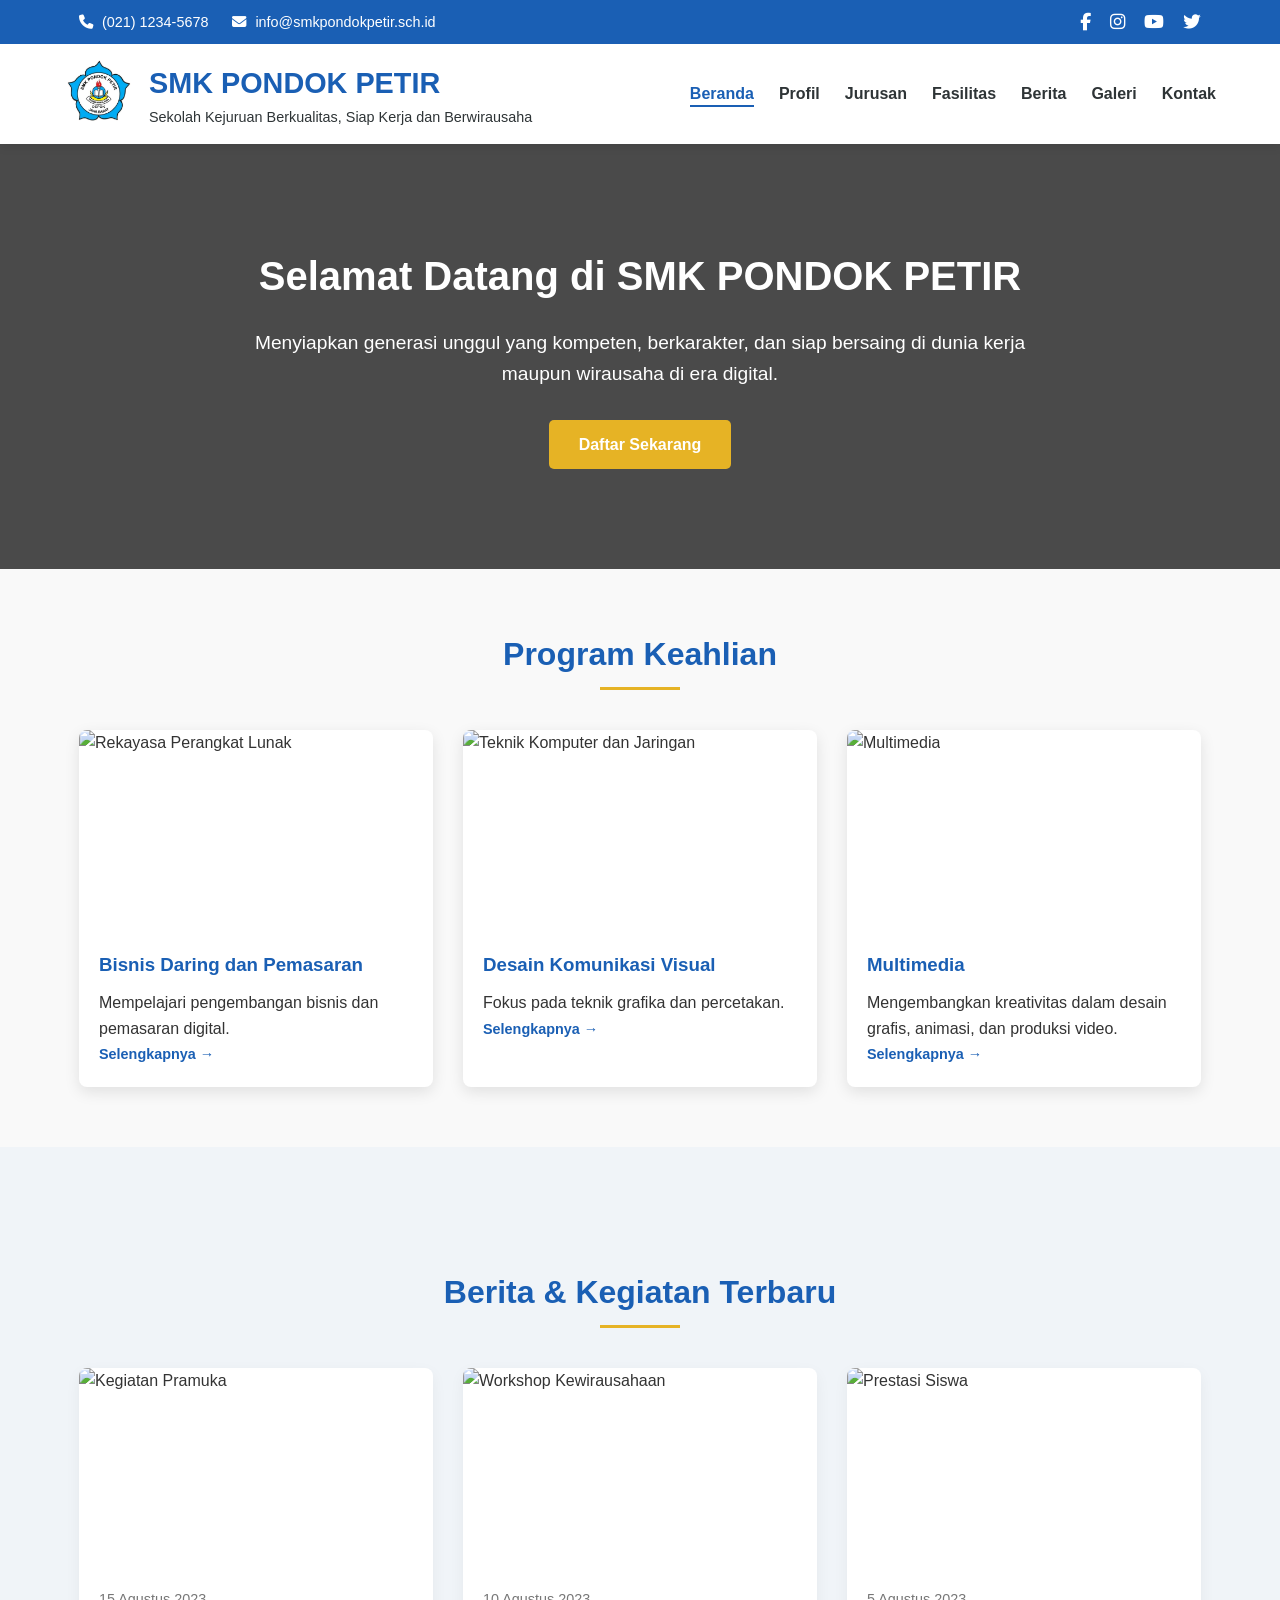
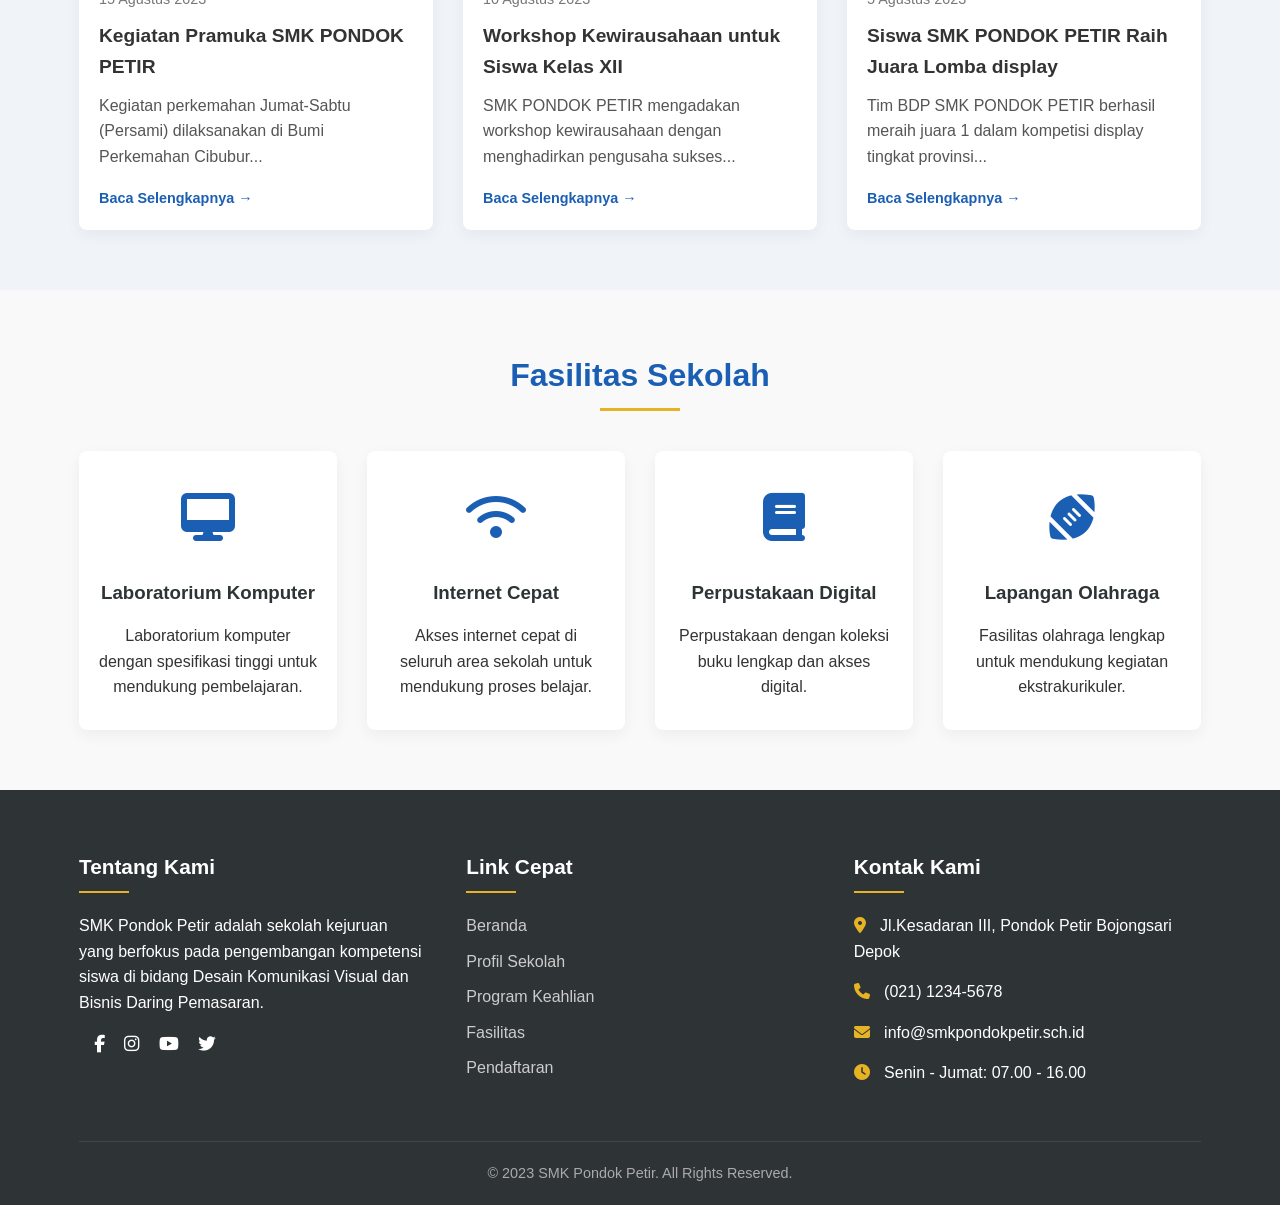
==== index.html @ e3351e0f "initial commit: Website SMK Pondok Petir lengkap" ====
<!DOCTYPE html>
<html lang="id">
<head>
    <meta charset="UTF-8">
    <meta name="viewport" content="width=device-width, initial-scale=1.0">
    <title>SMK PONDOK PETIR - Beranda</title>
    <link rel="stylesheet" href="https://cdnjs.cloudflare.com/ajax/libs/font-awesome/6.4.0/css/all.min.css">
    <style>
        /* Reset dan base styles */
        * {
            margin: 0;
            padding: 0;
            box-sizing: border-box;
            font-family: 'Segoe UI', Tahoma, Geneva, Verdana, sans-serif;
        }
        
        :root {
            --primary: #1a5fb4;
            --secondary: #e6b325;
            --dark: #2e3436;
            --light: #f6f5f5;
            --success: #26a269;
        }
        
        body {
            background-color: #f9f9f9;
            color: #333;
            line-height: 1.6;
            min-height: 100vh;
            display: flex;
            flex-direction: column;
        }
        
        .container {
            width: 90%;
            max-width: 1200px;
            margin: 0 auto;
            padding: 0 15px;
        }
        
        /* Header Styles */
        header {
            background-color: white;
            box-shadow: 0 2px 10px rgba(0, 0, 0, 0.1);
            position: sticky;
            top: 0;
            z-index: 1000;
        }
        
        .header-top {
            background-color: var(--primary);
            color: white;
            padding: 8px 0;
            font-size: 0.9rem;
        }
        
        .header-top-content {
            display: flex;
            justify-content: space-between;
            align-items: center;
        }
        
        .contact-info span {
            margin-right: 20px;
        }
        
        .contact-info i {
            margin-right: 5px;
        }
        
        .social-links a {
            color: white;
            margin-left: 15px;
            font-size: 1.1rem;
        }
        
        .main-header {
            display: flex;
            justify-content: space-between;
            align-items: center;
            padding: 15px 0;
        }
        
        .logo {
            display: flex;
            align-items: center;
        }
        
        .logo img {
            height: 70px;
            margin-right: 15px;
        }
        
        .logo-text h1 {
            font-size: 1.8rem;
            color: var(--primary);
        }
        
        .logo-text p {
            font-size: 0.9rem;
            color: var(--dark);
        }
        
        nav ul {
            display: flex;
            list-style: none;
        }
        
        nav ul li {
            margin-left: 25px;
        }
        
        nav ul li a {
            text-decoration: none;
            color: var(--dark);
            font-weight: 600;
            font-size: 1rem;
            transition: color 0.3s;
            padding: 5px 0;
            position: relative;
        }
        
        nav ul li a::after {
            content: '';
            position: absolute;
            width: 0;
            height: 2px;
            background-color: var(--primary);
            bottom: 0;
            left: 0;
            transition: width 0.3s;
        }
        
        nav ul li a:hover::after,
        nav ul li a.active::after {
            width: 100%;
        }
        
        nav ul li a:hover,
        nav ul li a.active {
            color: var(--primary);
        }
        
        .mobile-menu-btn {
            display: none;
            font-size: 1.5rem;
            background: none;
            border: none;
            cursor: pointer;
            color: var(--primary);
        }
        
        /* Hero Section */
        .hero {
            background: linear-gradient(rgba(0, 0, 0, 0.7), rgba(0, 0, 0, 0.7)), url('https://images.unsplash.com/photo-1523050854058-8df90110c9f1?ixlib=rb-4.0.3&ixid=M3wxMjA3fDB8MHxwaG90by1wYWdlfHx8fGVufDB8fHx8fA%3D%3D&auto=format&fit=crop&w=1170&q=80');
            background-size: cover;
            background-position: center;
            color: white;
            text-align: center;
            padding: 100px 0;
        }
        
        .hero h2 {
            font-size: 2.5rem;
            margin-bottom: 20px;
        }
        
        .hero p {
            font-size: 1.2rem;
            max-width: 800px;
            margin: 0 auto 30px;
        }
        
        .btn {
            display: inline-block;
            background-color: var(--secondary);
            color: white;
            padding: 12px 30px;
            border-radius: 5px;
            text-decoration: none;
            font-weight: 600;
            transition: background-color 0.3s;
        }
        
        .btn:hover {
            background-color: #d19d1f;
        }
        
        /* Section Styles */
        .section-title {
            text-align: center;
            margin: 60px 0 40px;
            position: relative;
        }
        
        .section-title h2 {
            font-size: 2rem;
            color: var(--primary);
            display: inline-block;
            padding-bottom: 10px;
        }
        
        .section-title h2::after {
            content: '';
            position: absolute;
            width: 80px;
            height: 3px;
            background-color: var(--secondary);
            bottom: 0;
            left: 50%;
            transform: translateX(-50%);
        }
        
        /* Jurusan Section */
        .jurusan-grid {
            display: grid;
            grid-template-columns: repeat(auto-fit, minmax(300px, 1fr));
            gap: 30px;
            margin-bottom: 60px;
        }
        
        .jurusan-card {
            background-color: white;
            border-radius: 8px;
            overflow: hidden;
            box-shadow: 0 5px 15px rgba(0, 0, 0, 0.1);
            transition: transform 0.3s;
        }
        
        .jurusan-card:hover {
            transform: translateY(-10px);
        }
        
        .jurusan-img {
            height: 200px;
            overflow: hidden;
        }
        
        .jurusan-img img {
            width: 100%;
            height: 100%;
            object-fit: cover;
            transition: transform 0.5s;
        }
        
        .jurusan-card:hover .jurusan-img img {
            transform: scale(1.1);
        }
        
        .jurusan-content {
            padding: 20px;
        }
        
        .jurusan-content h3 {
            color: var(--primary);
            margin-bottom: 10px;
        }
        
        /* Berita Section */
        .berita-section {
            background-color: #f0f4f8;
            padding: 60px 0;
        }
        
        .berita-grid {
            display: grid;
            grid-template-columns: repeat(auto-fit, minmax(300px, 1fr));
            gap: 30px;
        }
        
        .berita-card {
            background-color: white;
            border-radius: 8px;
            overflow: hidden;
            box-shadow: 0 5px 15px rgba(0, 0, 0, 0.05);
        }
        
        .berita-img {
            height: 200px;
            overflow: hidden;
        }
        
        .berita-img img {
            width: 100%;
            height: 100%;
            object-fit: cover;
        }
        
        .berita-content {
            padding: 20px;
        }
        
        .berita-date {
            color: #777;
            font-size: 0.9rem;
            margin-bottom: 10px;
        }
        
        .berita-content h3 {
            margin-bottom: 10px;
            font-size: 1.2rem;
        }
        
        .berita-content p {
            color: #555;
            margin-bottom: 15px;
        }
        
        .read-more {
            color: var(--primary);
            text-decoration: none;
            font-weight: 600;
            font-size: 0.9rem;
        }
        
        /* Fasilitas Section */
        .fasilitas-grid {
            display: grid;
            grid-template-columns: repeat(auto-fit, minmax(250px, 1fr));
            gap: 30px;
            margin-bottom: 60px;
        }
        
        .fasilitas-card {
            text-align: center;
            padding: 30px 20px;
            background-color: white;
            border-radius: 8px;
            box-shadow: 0 5px 15px rgba(0, 0, 0, 0.05);
            transition: transform 0.3s;
        }
        
        .fasilitas-card:hover {
            transform: translateY(-5px);
        }
        
        .fasilitas-icon {
            font-size: 3rem;
            color: var(--primary);
            margin-bottom: 20px;
        }
        
        .fasilitas-card h3 {
            margin-bottom: 15px;
            color: var(--dark);
        }
        
        /* Page Content */
        .page-content {
            flex: 1;
            padding: 60px 0;
        }
        
        .page-header {
            background-color: var(--primary);
            color: white;
            padding: 80px 0 40px;
            text-align: center;
        }
        
        .page-header h1 {
            font-size: 2.5rem;
            margin-bottom: 20px;
        }
        
        .breadcrumb {
            display: flex;
            justify-content: center;
            list-style: none;
        }
        
        .breadcrumb li {
            margin: 0 10px;
            font-size: 0.9rem;
        }
        
        .breadcrumb li a {
            color: white;
            text-decoration: none;
        }
        
        .breadcrumb li:not(:last-child)::after {
            content: '>';
            margin-left: 10px;
        }
        
        /* Profil Content */
        .profil-content {
            display: grid;
            grid-template-columns: 1fr 1fr;
            gap: 40px;
            align-items: center;
            margin-bottom: 60px;
        }
        
        .profil-img {
            border-radius: 8px;
            overflow: hidden;
            box-shadow: 0 5px 15px rgba(0, 0, 0, 0.1);
        }
        
        .profil-img img {
            width: 100%;
            height: auto;
            display: block;
        }
        
        /* Jurusan Detail */
        .jurusan-detail {
            margin-bottom: 60px;
        }
        
        .jurusan-info {
            background-color: white;
            padding: 30px;
            border-radius: 8px;
            box-shadow: 0 5px 15px rgba(0, 0, 0, 0.05);
            margin-bottom: 30px;
        }
        
        /* Galeri */
        .galeri-grid {
            display: grid;
            grid-template-columns: repeat(auto-fill, minmax(250px, 1fr));
            gap: 20px;
            margin-bottom: 60px;
        }
        
        .galeri-item {
            border-radius: 8px;
            overflow: hidden;
            box-shadow: 0 5px 15px rgba(0, 0, 0, 0.1);
            height: 200px;
        }
        
        .galeri-item img {
            width: 100%;
            height: 100%;
            object-fit: cover;
            transition: transform 0.5s;
        }
        
        .galeri-item:hover img {
            transform: scale(1.1);
        }
        
        /* Kontak Form */
        .kontak-container {
            display: grid;
            grid-template-columns: 1fr 1fr;
            gap: 40px;
        }
        
        .kontak-info {
            background-color: white;
            padding: 30px;
            border-radius: 8px;
            box-shadow: 0 5px 15px rgba(0, 0, 0, 0.05);
        }
        
        .kontak-info h3 {
            color: var(--primary);
            margin-bottom: 20px;
        }
        
        .kontak-item {
            display: flex;
            margin-bottom: 20px;
        }
        
        .kontak-icon {
            font-size: 1.5rem;
            color: var(--primary);
            margin-right: 15px;
            width: 30px;
        }
        
        .form-group {
            margin-bottom: 20px;
        }
        
        .form-group label {
            display: block;
            margin-bottom: 5px;
            font-weight: 600;
        }
        
        .form-control {
            width: 100%;
            padding: 12px 15px;
            border: 1px solid #ddd;
            border-radius: 5px;
            font-size: 1rem;
        }
        
        textarea.form-control {
            min-height: 150px;
            resize: vertical;
        }
        
        /* Footer */
        footer {
            background-color: var(--dark);
            color: white;
            padding: 60px 0 20px;
            margin-top: auto;
        }
        
        .footer-grid {
            display: grid;
            grid-template-columns: repeat(auto-fit, minmax(250px, 1fr));
            gap: 40px;
            margin-bottom: 40px;
        }
        
        .footer-col h3 {
            font-size: 1.3rem;
            margin-bottom: 20px;
            position: relative;
            padding-bottom: 10px;
        }
        
        .footer-col h3::after {
            content: '';
            position: absolute;
            width: 50px;
            height: 2px;
            background-color: var(--secondary);
            bottom: 0;
            left: 0;
        }
        
        .footer-col p {
            margin-bottom: 15px;
        }
        
        .footer-links {
            list-style: none;
        }
        
        .footer-links li {
            margin-bottom: 10px;
        }
        
        .footer-links a {
            color: #ccc;
            text-decoration: none;
            transition: color 0.3s;
        }
        
        .footer-links a:hover {
            color: var(--secondary);
        }
        
        .contact-info-footer i {
            margin-right: 10px;
            color: var(--secondary);
        }
        
        .copyright {
            text-align: center;
            padding-top: 20px;
            border-top: 1px solid #444;
            font-size: 0.9rem;
            color: #aaa;
        }
        /* Animasi hamburger icon */
.mobile-menu-btn {
    transition: transform 0.3s ease;
}

.mobile-menu-btn.active {
    transform: rotate(90deg);
}

/* Tambahkan ini jika ingin animasi lebih smooth */
nav ul {
    transition: all 0.3s ease;
}
        
        /* Responsive Design */
        /* GANTI bagian responsive design yang sudah ada dengan ini: */
@media (max-width: 992px) {
    nav ul {
        display: none;
        position: absolute;
        top: 100%;
        left: 0;
        width: 100%;
        background-color: white;
        flex-direction: column;
        box-shadow: 0 5px 10px rgba(0, 0, 0, 0.1);
        padding: 20px 0;
    }
    
    nav ul.show {
        display: flex;
    }
    
    nav ul li {
        margin: 0;
        border-bottom: 1px solid #eee;
        text-align: center;
    }
    
    nav ul li a {
        display: block;
        padding: 15px 20px;
        font-size: 1.1rem;
    }
    
    .mobile-menu-btn {
        display: block;
        background: none;
        border: none;
        font-size: 1.5rem;
        color: var(--primary);
        cursor: pointer;
        padding: 5px 10px;
    }
    
    .header-top-content {
        flex-direction: column;
        text-align: center;
    }
    
    .contact-info {
        margin-bottom: 10px;
    }
    
    .profil-content,
    .kontak-container {
        grid-template-columns: 1fr;
    }
}
        
        @media (max-width: 768px) {
            .hero h2 {
                font-size: 2rem;
            }
            
            .hero p {
                font-size: 1rem;
            }
            
            .logo-text h1 {
                font-size: 1.5rem;
            }
            
            .page-header h1 {
                font-size: 2rem;
            }
        }
        
        /* Page Transisi */
        .page {
            display: none;
        }
        
        .page.active {
            display: block;
        }
    </style>
</head>
<body>
    <!-- Header -->
    <header>
        <div class="header-top">
            <div class="container header-top-content">
                <div class="contact-info">
                    <span><i class="fas fa-phone"></i> (021) 1234-5678</span>
                    <span><i class="fas fa-envelope"></i> info@smkpondokpetir.sch.id</span>
                </div>
                <div class="social-links">
                    <a href="https://www.facebook.com/profile.php?id=100095420731598"><i class="fab fa-facebook-f"></i></a>
                    <a href="https://www.instagram.com/smkpondokpetir/"><i class="fab fa-instagram"></i></a>
                    <a href="#"><i class="fab fa-youtube"></i></a>
                    <a href="#"><i class="fab fa-twitter"></i></a>
                </div>
            </div>
        </div>
        <div class="container main-header">
            <div class="logo">
                <img src="images/Logo_SMK-removebg-preview.png" alt="Logo SMK">
                <div class="logo-text">
                    <h1>SMK PONDOK PETIR</h1>
                    <p>Sekolah Kejuruan Berkualitas, Siap Kerja dan Berwirausaha</p>
                </div>
            </div>
            <nav>
                <button class="mobile-menu-btn">
    <i class="fas fa-bars"></i>
</button>
                <ul id="main-menu">
                    <li><a href="#" class="nav-link active" data-page="beranda">Beranda</a></li>
                    <li><a href="#" class="nav-link" data-page="profil">Profil</a></li>
                    <li><a href="#" class="nav-link" data-page="jurusan">Jurusan</a></li>
                    <li><a href="#" class="nav-link" data-page="fasilitas">Fasilitas</a></li>
                    <li><a href="#" class="nav-link" data-page="berita">Berita</a></li>
                    <li><a href="#" class="nav-link" data-page="galeri">Galeri</a></li>
                    <li><a href="#" class="nav-link" data-page="kontak">Kontak</a></li>
                </ul>
            </nav>
        </div>
    </header>

    <!-- Beranda Page -->
    <div id="beranda" class="page active">
        <!-- Hero Section -->
        <section class="hero">
            <div class="container">
                <h2>Selamat Datang di SMK PONDOK PETIR</h2>
                <p>Menyiapkan generasi unggul yang kompeten, berkarakter, dan siap bersaing di dunia kerja maupun wirausaha di era digital.</p>
                <a href="#" class="btn">Daftar Sekarang</a>
            </div>
        </section>

        <!-- Jurusan Section -->
        <section class="container">
            <div class="section-title">
                <h2>Program Keahlian</h2>
            </div>
            <div class="jurusan-grid">
                <div class="jurusan-card">
                    <div class="jurusan-img">
                        <img src="https://images.unsplash.com/photo-1555066931-4365d14bab8c?ixlib=rb-4.0.3&ixid=M3wxMjA3fDB8MHxwaG90by1wYWdlfHx8fGVufDB8fHx8fA%3D%3D&auto=format&fit=crop&w=1170&q=80" alt="Rekayasa Perangkat Lunak">
                    </div>
                    <div class="jurusan-content">
                        <h3>Bisnis Daring dan Pemasaran</h3>
                        <p>Mempelajari pengembangan bisnis dan pemasaran digital.</p>
                        <a href="#" class="read-more">Selengkapnya →</a>
                    </div>
                </div>
                <div class="jurusan-card">
                    <div class="jurusan-img">
                        <img src="https://images.unsplash.com/photo-1581094794329-c8112a89af12?ixlib=rb-4.0.3&ixid=M3wxMjA3fDB8MHxwaG90by1wYWdlfHx8fGVufDB8fHx8fA%3D%3D&auto=format&fit=crop&w=1170&q=80" alt="Teknik Komputer dan Jaringan">
                    </div>
                    <div class="jurusan-content">
                        <h3>Desain Komunikasi Visual</h3>
                        <p>Fokus pada teknik grafika dan percetakan.</p>
                        <a href="#" class="read-more">Selengkapnya →</a>
                    </div>
                </div>
                <div class="jurusan-card">
                    <div class="jurusan-img">
                        <img src="https://images.unsplash.com/photo-1581092580497-e0d23cbdf1dc?ixlib=rb-4.0.3&ixid=M3wxMjA3fDB8MHxwaG90by1wYWdlfHx8fGVufDB8fHx8fA%3D%3D&auto=format&fit=crop&w=1170&q=80" alt="Multimedia">
                    </div>
                    <div class="jurusan-content">
                        <h3>Multimedia</h3>
                        <p>Mengembangkan kreativitas dalam desain grafis, animasi, dan produksi video.</p>
                        <a href="#" class="read-more">Selengkapnya →</a>
                    </div>
                </div>
            </div>
        </section>

        <!-- Berita Section -->
        <section class="berita-section">
            <div class="container">
                <div class="section-title">
                    <h2>Berita & Kegiatan Terbaru</h2>
                </div>
                <div class="berita-grid">
                    <div class="berita-card">
                        <div class="berita-img">
                            <img src="https://images.unsplash.com/photo-1523050854058-8df90110c9f1?ixlib=rb-4.0.3&ixid=M3wxMjA3fDB8MHxwaG90by1wYWdlfHx8fGVufDB8fHx8fA%3D%3D&auto=format&fit=crop&w=1170&q=80" alt="Kegiatan Pramuka">
                        </div>
                        <div class="berita-content">
                            <div class="berita-date">15 Agustus 2023</div>
                            <h3>Kegiatan Pramuka SMK PONDOK PETIR</h3>
                            <p>Kegiatan perkemahan Jumat-Sabtu (Persami) dilaksanakan di Bumi Perkemahan Cibubur...</p>
                            <a href="#" class="read-more">Baca Selengkapnya →</a>
                        </div>
                    </div>
                    <div class="berita-card">
                        <div class="berita-img">
                            <img src="https://images.unsplash.com/photo-1541336032412-2048a678540d?ixlib=rb-4.0.3&ixid=M3wxMjA3fDB8MHxwaG90by1wYWdlfHx8fGVufDB8fHx8fA%3D%3D&auto=format&fit=crop&w=1074&q=80" alt="Workshop Kewirausahaan">
                        </div>
                        <div class="berita-content">
                            <div class="berita-date">10 Agustus 2023</div>
                            <h3>Workshop Kewirausahaan untuk Siswa Kelas XII</h3>
                            <p>SMK PONDOK PETIR mengadakan workshop kewirausahaan dengan menghadirkan pengusaha sukses...</p>
                            <a href="#" class="read-more">Baca Selengkapnya →</a>
                        </div>
                    </div>
                    <div class="berita-card">
                        <div class="berita-img">
                            <img src="https://images.unsplash.com/photo-1588072432836-1007cdac2ad9?ixlib=rb-4.0.3&ixid=M3wxMjA3fDB8MHxwaG90by1wYWdlfHx8fGVufDB8fHx8fA%3D%3D&auto=format&fit=crop&w=1170&q=80" alt="Prestasi Siswa">
                        </div>
                        <div class="berita-content">
                            <div class="berita-date">5 Agustus 2023</div>
                            <h3>Siswa SMK PONDOK PETIR Raih Juara Lomba display</h3>
                            <p>Tim BDP SMK PONDOK PETIR berhasil meraih juara 1 dalam kompetisi display tingkat provinsi...</p>
                            <a href="#" class="read-more">Baca Selengkapnya →</a>
                        </div>
                    </div>
                </div>
            </div>
        </section>

        <!-- Fasilitas Section -->
        <section class="container">
            <div class="section-title">
                <h2>Fasilitas Sekolah</h2>
            </div>
            <div class="fasilitas-grid">
                <div class="fasilitas-card">
                    <div class="fasilitas-icon">
                        <i class="fas fa-desktop"></i>
                    </div>
                    <h3>Laboratorium Komputer</h3>
                    <p>Laboratorium komputer dengan spesifikasi tinggi untuk mendukung pembelajaran.</p>
                </div>
                <div class="fasilitas-card">
                    <div class="fasilitas-icon">
                        <i class="fas fa-wifi"></i>
                    </div>
                    <h3>Internet Cepat</h3>
                    <p>Akses internet cepat di seluruh area sekolah untuk mendukung proses belajar.</p>
                </div>
                <div class="fasilitas-card">
                    <div class="fasilitas-icon">
                        <i class="fas fa-book"></i>
                    </div>
                    <h3>Perpustakaan Digital</h3>
                    <p>Perpustakaan dengan koleksi buku lengkap dan akses digital.</p>
                </div>
                <div class="fasilitas-card">
                    <div class="fasilitas-icon">
                        <i class="fas fa-football-ball"></i>
                    </div>
                    <h3>Lapangan Olahraga</h3>
                    <p>Fasilitas olahraga lengkap untuk mendukung kegiatan ekstrakurikuler.</p>
                </div>
            </div>
        </section>
    </div>

    <!-- Profil Page -->
    <div id="profil" class="page">
        <section class="page-header">
            <div class="container">
                <h1>Profil Sekolah</h1>
                <ul class="breadcrumb">
                    <li><a href="#" class="nav-link" data-page="beranda">Beranda</a></li>
                    <li>Profil</li>
                </ul>
            </div>
        </section>
        
        <section class="page-content">
            <div class="container">
                <div class="profil-content">
                    <div class="profil-img">
                        <img src="https://images.unsplash.com/photo-1562813733-b31f71025d54?ixlib=rb-4.0.3&ixid=M3wxMjA3fDB8MHxwaG90by1wYWdlfHx8fGVufDB8fHx8fA%3D%3D&auto=format&fit=crop&w=1169&q=80" alt="Gedung SMK Negeri 1 Teknologi">
                    </div>
                    <div class="profil-text">
                        <h2>Sejarah SMK Pondok Petir</h2>
                        <p>SMK Pondok Petir didirikan pada tahun 2021 dengan tujuan untuk memenuhi kebutuhan tenaga terampil di bidang bisnis dan grafika. Sekolah ini  memiliki dua program keahlian, yaitu Teknik Grafika dan Bisnis Daring Pemasaran.</p>
                        <p>Seiring dengan perkembangan zaman, SMK Pondok Petir terus berinovasi dan menambah program keahlian yang relevan dengan kebutuhan industri. Saat ini, sekolah kami telah memiliki 3 program keahlian unggulan yang telah terakreditasi A.</p>
                        <p>Visi kami adalah "Menjadi SMK unggulan yang menghasilkan lulusan kompeten, berkarakter, dan siap bersaing di dunia kerja global."</p>
                    </div>
                </div>
                
                <div class="section-title">
                    <h2>Visi dan Misi</h2>
                </div>
                
                <div class="jurusan-info">
                    <h3>Visi</h3>
                    <p>Menjadi SMK unggulan yang menghasilkan lulusan kompeten, berkarakter, dan siap bersaing di dunia kerja global.</p>
                    
                    <h3>Misi</h3>
                    <ul>
                        <li>Menyelenggarakan pendidikan kejuruan yang berkualitas dan relevan dengan kebutuhan industri</li>
                        <li>Membangun karakter siswa yang berintegritas, disiplin, dan bertanggung jawab</li>
                        <li>Mengembangkan potensi siswa melalui kegiatan ekstrakurikuler dan pengembangan diri</li>
                        <li>Menjalin kerjasama dengan dunia industri untuk meningkatkan kompetensi lulusan</li>
                        <li>Menerapkan teknologi informasi dalam proses pembelajaran dan administrasi sekolah</li>
                    </ul>
                </div>
            </div>
        </section>
    </div>

    <!-- Jurusan Page -->
    <div id="jurusan" class="page">
        <section class="page-header">
            <div class="container">
                <h1>Program Keahlian</h1>
                <ul class="breadcrumb">
                    <li><a href="#" class="nav-link" data-page="beranda">Beranda</a></li>
                    <li>Jurusan</li>
                </ul>
            </div>
        </section>
        
        <section class="page-content">
            <div class="container">
                <div class="section-title">
                    <h2>Program Keahlian yang Tersedia</h2>
                </div>
                
                <div class="jurusan-detail">
                    <div class="jurusan-info">
                        <h3>Teknik Grafika (TGR)</h3>
                        <p>Program keahlian Teknik Grafika memfokuskan pada pengembangan kemampuan siswa dalam merancang, membuat, dan mengelola aplikasi desain grafis. Siswa akan mempelajari berbagai aplikasi desain grafis, website, dan pengembangan grafika.</p>
                        <p><strong>Kompetensi Keahlian:</strong> Teknik Grafika, Multimedia, Desain Website</p>
                    </div>
                    
                    <div class="jurusan-info">
                        <h3>Bisnis Daring dan Pemasaran (BDP)</h3>
                        <p>Program keahlian Bisnis daring dan pemasaran membekali siswa dengan kemampuan bisnis, wirausaha, dan mengelola bisnis secara daring. Siswa akan mempelajari praktek bisnis, retail, dan implementasi bisnis secara daring.</p>
                        <p><strong>Kompetensi Keahlian:</strong> Bisnis Online, Administrasi Bisnis, Pelayanan Prima, Komunikasi Bisnis</p>
                    </div>
                    
                    <div class="jurusan-info">
                        <h3>Multimedia (MM)</h3>
                        <p>Program keahlian Multimedia mengembangkan kreativitas siswa dalam bidang desain grafis, animasi, dan produksi video. Siswa akan mempelajari software desain, teknik animasi, editing video, dan fotografi digital.</p>
                        <p><strong>Kompetensi Keahlian:</strong> Desain Grafis, Animasi 2D dan 3D, Produksi Video, Fotografi Digital</p>
                    </div>
                </div>
            </div>
        </section>
    </div>

    <!-- Fasilitas Page -->
    <div id="fasilitas" class="page">
        <section class="page-header">
            <div class="container">
                <h1>Fasilitas Sekolah</h1>
                <ul class="breadcrumb">
                    <li><a href="#" class="nav-link" data-page="beranda">Beranda</a></li>
                    <li>Fasilitas</li>
                </ul>
            </div>
        </section>
        
        <section class="page-content">
            <div class="container">
                <div class="section-title">
                    <h2>Fasilitas yang Tersedia</h2>
                </div>
                
                <div class="fasilitas-grid">
                    <div class="fasilitas-card">
                        <div class="fasilitas-icon">
                            <i class="fas fa-desktop"></i>
                        </div>
                        <h3>Laboratorium Komputer</h3>
                        <p>ruang laboratorium komputer dengan spesifikasi tinggi, dilengkapi software terbaru untuk mendukung proses pembelajaran.</p>
                    </div>
                    <div class="fasilitas-card">
                        <div class="fasilitas-icon">
                            <i class="fas fa-wifi"></i>
                        </div>
                        <h3>Internet Cepat</h3>
                        <p>Akses internet fiber optic 1Gbps dengan WiFi coverage di seluruh area sekolah.</p>
                    </div>
                    <div class="fasilitas-card">
                        <div class="fasilitas-icon">
                            <i class="fas fa-book"></i>
                        </div>
                        <h3>Perpustakaan Digital</h3>
                        <p>Perpustakaan dengan koleksi lebih dari 10.000 buku dan akses ke perpustakaan digital nasional.</p>
                    </div>
                    <div class="fasilitas-card">
                        <div class="fasilitas-icon">
                            <i class="fas fa-flask"></i>
                        </div>
                        <h3>Laboratorium Praktik</h3>
                        <p>Laboratorium praktik untuk setiap program keahlian dengan peralatan standar industri.</p>
                    </div>
                    <div class="fasilitas-card">
                        <div class="fasilitas-icon">
                            <i class="fas fa-football-ball"></i>
                        </div>
                        <h3>Lapangan Olahraga</h3>
                        <p>Lapangan basket, futsal, voli, dan area fitness untuk menunjang kegiatan olahraga.</p>
                    </div>
                    <div class="fasilitas-card">
                        <div class="fasilitas-icon">
                            <i class="fas fa-utensils"></i>
                        </div>
                        <h3>Kantin Sehat</h3>
                        <p>Kantin dengan menu sehat dan bergizi, serta area makan yang nyaman.</p>
                    </div>
                </div>
            </div>
        </section>
    </div>

    <!-- Berita Page -->
    <div id="berita" class="page">
        <section class="page-header">
            <div class="container">
                <h1>Berita & Kegiatan</h1>
                <ul class="breadcrumb">
                    <li><a href="#" class="nav-link" data-page="beranda">Beranda</a></li>
                    <li>Berita</li>
                </ul>
            </div>
        </section>
        
        <section class="page-content">
            <div class="container">
                <div class="section-title">
                    <h2>Berita Terkini</h2>
                </div>
                
                <div class="berita-grid">
                    <div class="berita-card">
                        <div class="berita-img">
                            <img src="https://images.unsplash.com/photo-1523050854058-8df90110c9f1?ixlib=rb-4.0.3&ixid=M3wxMjA3fDB8MHxwaG90by1wYWdlfHx8fGVufDB8fHx8fA%3D%3D&auto=format&fit=crop&w=1170&q=80" alt="Kegiatan Pramuka">
                        </div>
                        <div class="berita-content">
                            <div class="berita-date">15 Agustus 2023</div>
                            <h3>Kegiatan Pramuka SMK Negeri 1 Teknologi</h3>
                            <p>Kegiatan perkemahan Jumat-Sabtu (Persami) dilaksanakan di Bumi Perkemahan Cibubur dengan peserta seluruh siswa kelas X. Kegiatan ini bertujuan untuk melatih kemandirian dan kerja sama tim.</p>
                            <a href="#" class="read-more">Baca Selengkapnya →</a>
                        </div>
                    </div>
                    <div class="berita-card">
                        <div class="berita-img">
                            <img src="https://images.unsplash.com/photo-1541336032412-2048a678540d?ixlib=rb-4.0.3&ixid=M3wxMjA3fDB8MHxwaG90by1wYWdlfHx8fGVufDB8fHx8fA%3D%3D&auto=format&fit=crop&w=1074&q=80" alt="Workshop Kewirausahaan">
                        </div>
                        <div class="berita-content">
                            <div class="berita-date">10 Agustus 2023</div>
                            <h3>Workshop Kewirausahaan untuk Siswa Kelas XII</h3>
                            <p>SMK Negeri 1 Teknologi mengadakan workshop kewirausahaan dengan menghadirkan pengusaha sukses alumni SMK. Workshop ini memberikan inspirasi dan pengetahuan praktis tentang memulai bisnis.</p>
                            <a href="#" class="read-more">Baca Selengkapnya →</a>
                        </div>
                    </div>
                    <div class="berita-card">
                        <div class="berita-img">
                            <img src="https://images.unsplash.com/photo-1588072432836-1007cdac2ad9?ixlib=rb-4.0.3&ixid=M3wxMjA3fDB8MHxwaG90by1wYWdlfHx8fGVufDB8fHx8fA%3D%3D&auto=format&fit=crop&w=1170&q=80" alt="Prestasi Siswa">
                        </div>
                        <div class="berita-content">
                            <div class="berita-date">5 Agustus 2023</div>
                            <h3>Siswa SMK Negeri 1 Teknologi Raih Juara Lomba Coding</h3>
                            <p>Tim coding SMK Negeri 1 Teknologi berhasil meraih juara 1 dalam kompetisi coding tingkat provinsi. Prestasi ini membuktikan kualitas pendidikan di bidang teknologi informasi di sekolah kami.</p>
                            <a href="#" class="read-more">Baca Selengkapnya →</a>
                        </div>
                    </div>
                    <div class="berita-card">
                        <div class="berita-img">
                            <img src="https://images.unsplash.com/photo-1503676260728-1c00da094a0b?ixlib=rb-4.0.3&ixid=M3wxMjA3fDB8MHxwaG90by1wYWdlfHx8fGVufDB8fHx8fA%3D%3D&auto=format&fit=crop&w=1122&q=80" alt="Kunjungan Industri">
                        </div>
                        <div class="berita-content">
                            <div class="berita-date">1 Agustus 2023</div>
                            <h3>Kunjungan Industri ke Perusahaan Teknologi Terkemuka</h3>
                            <p>Siswa jurusan RPL dan TKJ melakukan kunjungan industri ke perusahaan teknologi terkemuka untuk melihat langsung penerapan ilmu yang dipelajari di dunia kerja.</p>
                            <a href="#" class="read-more">Baca Selengkapnya →</a>
                        </div>
                    </div>
                    <div class="berita-card">
                        <div class="berita-img">
                            <img src="https://images.unsplash.com/photo-1517245386807-bb43f82c33c4?ixlib=rb-4.0.3&ixid=M3wxMjA3fDB8MHxwaG90by1wYWdlfHx8fGVufDB8fHx8fA%3D%3D&auto=format&fit=crop&w=1170&q=80" alt="Pelatihan Guru">
                        </div>
                        <div class="berita-content">
                            <div class="berita-date">28 Juli 2023</div>
                            <h3>Pelatihan Peningkatan Kompetensi Guru</h3>
                            <p>Guru-guru SMK Negeri 1 Teknologi mengikuti pelatihan peningkatan kompetensi dalam penggunaan teknologi pembelajaran terbaru untuk meningkatkan kualitas mengajar.</p>
                            <a href="#" class="read-more">Baca Selengkapnya →</a>
                        </div>
                    </div>
                    <div class="berita-card">
                        <div class="berita-img">
                            <img src="https://images.unsplash.com/photo-1541336032412-2048a678540d?ixlib=rb-4.0.3&ixid=M3wxMjA3fDB8MHxwaG90by1wYWdlfHx8fGVufDB8fHx8fA%3D%3D&auto=format&fit=crop&w=1074&q=80" alt="Penerimaan Siswa Baru">
                        </div>
                        <div class="berita-content">
                            <div class="berita-date">25 Juli 2023</div>
                            <h3>Penerimaan Siswa Baru Tahun Ajaran 2023/2024</h3>
                            <p>Penerimaan siswa baru untuk tahun ajaran 2023/2024 telah dibuka. Pendaftaran dapat dilakukan secara online melalui website sekolah atau langsung ke sekretariat.</p>
                            <a href="#" class="read-more">Baca Selengkapnya →</a>
                        </div>
                    </div>
                </div>
            </div>
        </section>
    </div>

    <!-- Galeri Page -->
    <div id="galeri" class="page">
        <section class="page-header">
            <div class="container">
                <h1>Galeri Kegiatan</h1>
                <ul class="breadcrumb">
                    <li><a href="#" class="nav-link" data-page="beranda">Beranda</a></li>
                    <li>Galeri</li>
                </ul>
            </div>
        </section>
        
        <section class="page-content">
            <div class="container">
                <div class="section-title">
                    <h2>Galeri Foto Kegiatan Sekolah</h2>
                </div>
                
                <div class="galeri-grid">
                    <div class="galeri-item">
                        <img src="https://images.unsplash.com/photo-1523050854058-8df90110c9f1?ixlib=rb-4.0.3&ixid=M3wxMjA3fDB8MHxwaG90by1wYWdlfHx8fGVufDB8fHx8fA%3D%3D&auto=format&fit=crop&w=1170&q=80" alt="Kegiatan Pramuka">
                    </div>
                    <div class="galeri-item">
                        <img src="https://images.unsplash.com/photo-1541336032412-2048a678540d?ixlib=rb-4.0.3&ixid=M3wxMjA3fDB8MHxwaG90by1wYWdlfHx8fGVufDB8fHx8fA%3D%3D&auto=format&fit=crop&w=1074&q=80" alt="Workshop Kewirausahaan">
                    </div>
                    <div class="galeri-item">
                        <img src="https://images.unsplash.com/photo-1588072432836-1007cdac2ad9?ixlib=rb-4.0.3&ixid=M3wxMjA3fDB8MHxwaG90by1wYWdlfHx8fGVufDB8fHx8fA%3D%3D&auto=format&fit=crop&w=1170&q=80" alt="Prestasi Siswa">
                    </div>
                    <div class="galeri-item">
                        <img src="https://images.unsplash.com/photo-1503676260728-1c00da094a0b?ixlib=rb-4.0.3&ixid=M3wxMjA3fDB8MHxwaG90by1wYWdlfHx8fGVufDB8fHx8fA%3D%3D&auto=format&fit=crop&w=1122&q=80" alt="Kunjungan Industri">
                    </div>
                    <div class="galeri-item">
                        <img src="https://images.unsplash.com/photo-1517245386807-bb43f82c33c4?ixlib=rb-4.0.3&ixid=M3wxMjA3fDB8MHxwaG90by1wYWdlfHx8fGVufDB8fHx8fA%3D%3D&auto=format&fit=crop&w=1170&q=80" alt="Pelatihan Guru">
                    </div>
                    <div class="galeri-item">
                        <img src="https://images.unsplash.com/photo-1562813733-b31f71025d54?ixlib=rb-4.0.3&ixid=M3wxMjA3fDB8MHxwaG90by1wYWdlfHx8fGVufDB8fHx8fA%3D%3D&auto=format&fit=crop&w=1169&q=80" alt="Gedung Sekolah">
                    </div>
                    <div class="galeri-item">
                        <img src="https://images.unsplash.com/photo-1555066931-4365d14bab8c?ixlib=rb-4.0.3&ixid=M3wxMjA3fDB8MHxwaG90by1wYWdlfHx8fGVufDB8fHx8fA%3D%3D&auto=format&fit=crop&w=1170&q=80" alt="Laboratorium Komputer">
                    </div>
                    <div class="galeri-item">
                        <img src="https://images.unsplash.com/photo-1581094794329-c8112a89af12?ixlib=rb-4.0.3&ixid=M3wxMjA3fDB8MHxwaG90by1wYWdlfHx8fGVufDB8fHx8fA%3D%3D&auto=format&fit=crop&w=1170&q=80" alt="Laboratorium Jaringan">
                    </div>
                </div>
            </div>
        </section>
    </div>

    <!-- Kontak Page -->
    <div id="kontak" class="page">
        <section class="page-header">
            <div class="container">
                <h1>Kontak Kami</h1>
                <ul class="breadcrumb">
                    <li><a href="#" class="nav-link" data-page="beranda">Beranda</a></li>
                    <li>Kontak</li>
                </ul>
            </div>
        </section>
        
        <section class="page-content">
            <div class="container">
                <div class="section-title">
                    <h2>Hubungi Kami</h2>
                </div>
                
                <div class="kontak-container">
                    <div class="kontak-info">
                        <h3>Informasi Kontak</h3>
                        
                        <div class="kontak-item">
                            <div class="kontak-icon">
                                <i class="fas fa-map-marker-alt"></i>
                            </div>
                            <div class="kontak-detail">
                                <h4>Alamat</h4>
                                <p>Jl. Teknologi No. 123, Jakarta 12345</p>
                            </div>
                        </div>
                        
                        <div class="kontak-item">
                            <div class="kontak-icon">
                                <i class="fas fa-phone"></i>
                            </div>
                            <div class="kontak-detail">
                                <h4>Telepon</h4>
                                <p>(021) 1234-5678</p>
                            </div>
                        </div>
                        
                        <div class="kontak-item">
                            <div class="kontak-icon">
                                <i class="fas fa-envelope"></i>
                            </div>
                            <div class="kontak-detail">
                                <h4>Email</h4>
                                <p>info@smkpondokpetir.sch.id</p>
                            </div>
                        </div>
                        
                        <div class="kontak-item">
                            <div class="kontak-icon">
                                <i class="fas fa-clock"></i>
                            </div>
                            <div class="kontak-detail">
                                <h4>Jam Operasional</h4>
                                <p>Senin - Jumat: 07.00 - 16.00 WIB</p>
                                <p>Sabtu: 08.00 - 12.00 WIB</p>
                            </div>
                        </div>
                    </div>
                    
                    <div class="kontak-form">
                        <h3>Kirim Pesan</h3>
                        <form id="formKontak">
                            <div class="form-group">
                                <label for="nama">Nama Lengkap</label>
                                <input type="text" id="nama" class="form-control" required>
                            </div>
                            
                            <div class="form-group">
                                <label for="email">Email</label>
                                <input type="email" id="email" class="form-control" required>
                            </div>
                            
                            <div class="form-group">
                                <label for="subjek">Subjek</label>
                                <input type="text" id="subjek" class="form-control" required>
                            </div>
                            
                            <div class="form-group">
                                <label for="pesan">Pesan</label>
                                <textarea id="pesan" class="form-control" required></textarea>
                            </div>
                            
                            <button type="submit" class="btn">Kirim Pesan</button>
                        </form>
                    </div>
                </div>
                
                <div class="map-container" style="margin-top: 60px;">
                    <h3 style="text-align: center; margin-bottom: 20px;">Lokasi Kami</h3>
                    <div style="width: 100%; height: 400px; background-color: #f0f0f0; border-radius: 8px; display: flex; align-items: center; justify-content: center;">
                        <p>Peta Lokasi SMK Negeri 1 Teknologi</p>
                    </div>
                </div>
            </div>
        </section>
    </div>

    <!-- Footer -->
    <footer>
        <div class="container">
            <div class="footer-grid">
                <div class="footer-col">
                    <h3>Tentang Kami</h3>
                    <p>SMK Pondok Petir adalah sekolah kejuruan yang berfokus pada pengembangan kompetensi siswa di bidang Desain Komunikasi Visual dan Bisnis Daring Pemasaran.</p>
                    <div class="social-links">
                        <a href="https://www.facebook.com/profile.php?id=100095420731598"><i class="fab fa-facebook-f"></i></a>
                        <a href="https://www.instagram.com/smkpondokpetir/"><i class="fab fa-instagram"></i></a>
                        <a href="#"><i class="fab fa-youtube"></i></a>
                        <a href="#"><i class="fab fa-twitter"></i></a>
                    </div>
                </div>
                <div class="footer-col">
                    <h3>Link Cepat</h3>
                    <ul class="footer-links">
                        <li><a href="#" class="nav-link" data-page="beranda">Beranda</a></li>
                        <li><a href="#" class="nav-link" data-page="profil">Profil Sekolah</a></li>
                        <li><a href="#" class="nav-link" data-page="jurusan">Program Keahlian</a></li>
                        <li><a href="#" class="nav-link" data-page="fasilitas">Fasilitas</a></li>
                        <li><a href="#" class="nav-link" data-page="kontak">Pendaftaran</a></li>
                    </ul>
                </div>
                <div class="footer-col">
                    <h3>Kontak Kami</h3>
                    <div class="contact-info-footer">
                        <p><i class="fas fa-map-marker-alt"></i> Jl.Kesadaran III, Pondok Petir Bojongsari Depok</p>
                        <p><i class="fas fa-phone"></i> (021) 1234-5678</p>
                        <p><i class="fas fa-envelope"></i> info@smkpondokpetir.sch.id</p>
                        <p><i class="fas fa-clock"></i> Senin - Jumat: 07.00 - 16.00</p>
                    </div>
                </div>
            </div>
            <div class="copyright">
                <p>&copy; 2023 SMK Pondok Petir. All Rights Reserved.</p>
            </div>
        </div>
    </footer>

    <script>
        // Mobile Menu Toggle - TAMBAHKAN di awal script
document.querySelector('.mobile-menu-btn').addEventListener('click', function() {
    document.getElementById('main-menu').classList.toggle('show');
});

// Tutup menu mobile ketika link diklik - TAMBAHKAN ini
document.querySelectorAll('.nav-link').forEach(link => {
    link.addEventListener('click', function() {
        // Tutup menu mobile
        document.getElementById('main-menu').classList.remove('show');
    });
});
        
        // Navigation System
        document.querySelectorAll('.nav-link').forEach(link => {
            link.addEventListener('click', function(e) {
                e.preventDefault();
                
                // Remove active class from all links
                document.querySelectorAll('.nav-link').forEach(l => {
                    l.classList.remove('active');
                });
                
                // Add active class to clicked link
                this.classList.add('active');
                
                // Hide all pages
                document.querySelectorAll('.page').forEach(page => {
                    page.classList.remove('active');
                });
                
                // Show selected page
                const pageId = this.getAttribute('data-page');
                document.getElementById(pageId).classList.add('active');
                
                // Close mobile menu if open
                document.getElementById('main-menu').classList.remove('show');
                
                // Scroll to top
                window.scrollTo(0, 0);
            });
        });
        
        // Contact Form Handler
        document.getElementById('formKontak').addEventListener('submit', function(e) {
            e.preventDefault();
            alert('Terima kasih! Pesan Anda telah berhasil dikirim. Kami akan menghubungi Anda segera.');
            this.reset();
        });
        
        console.log("Website SMK lengkap dengan semua halaman siap digunakan!");
    </script>
</body>
</html>
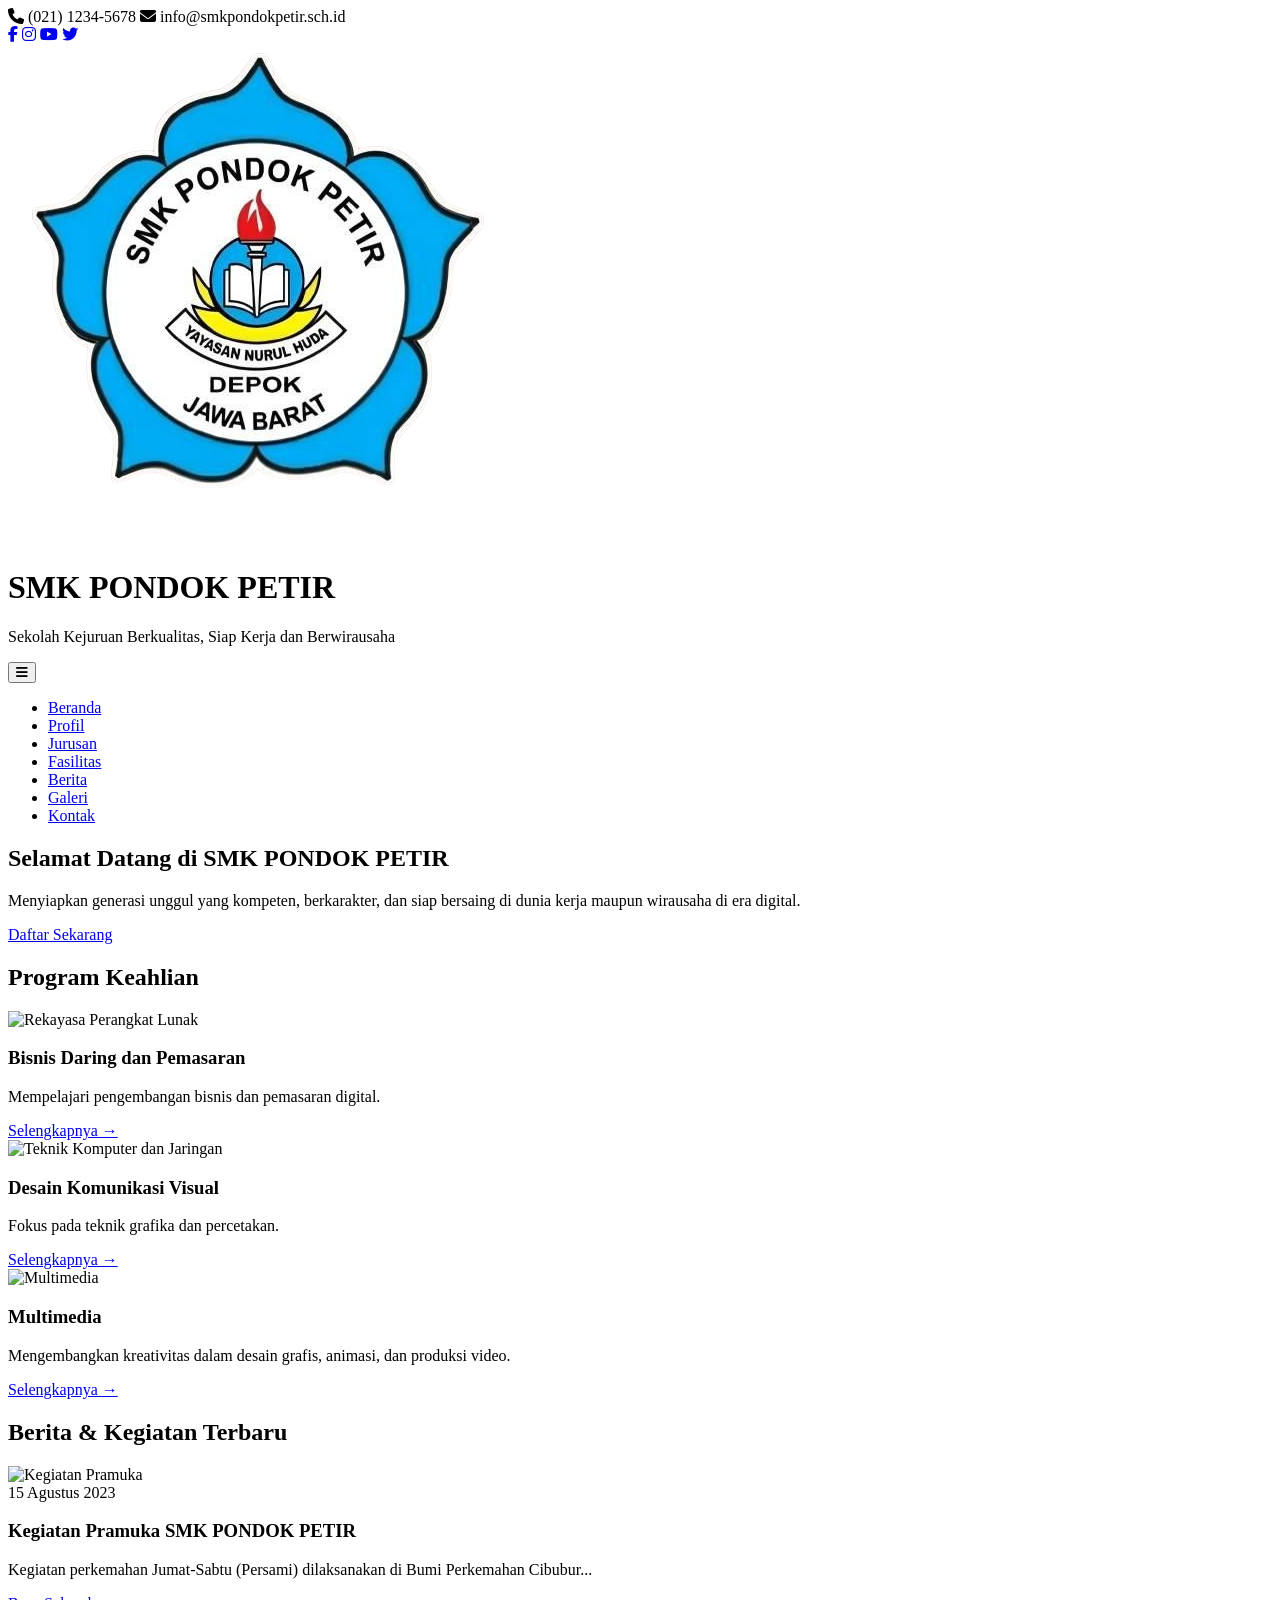
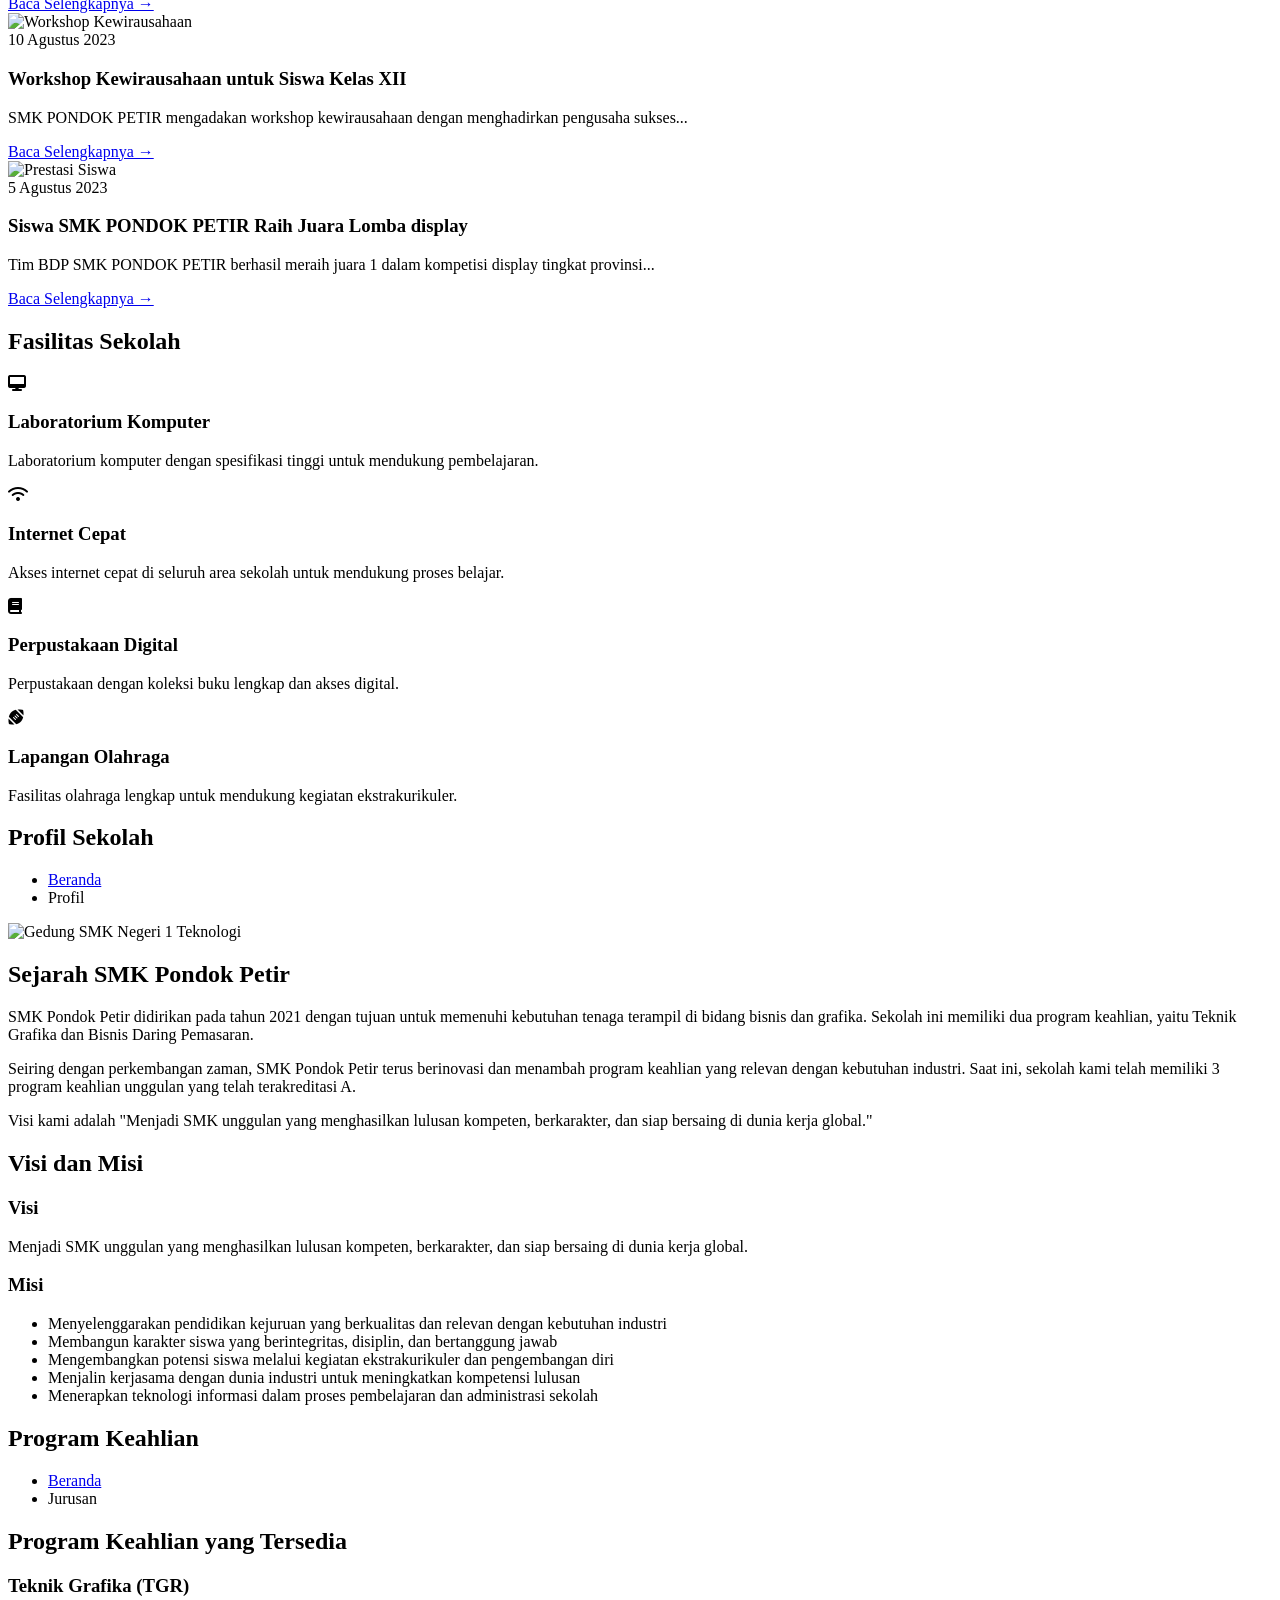
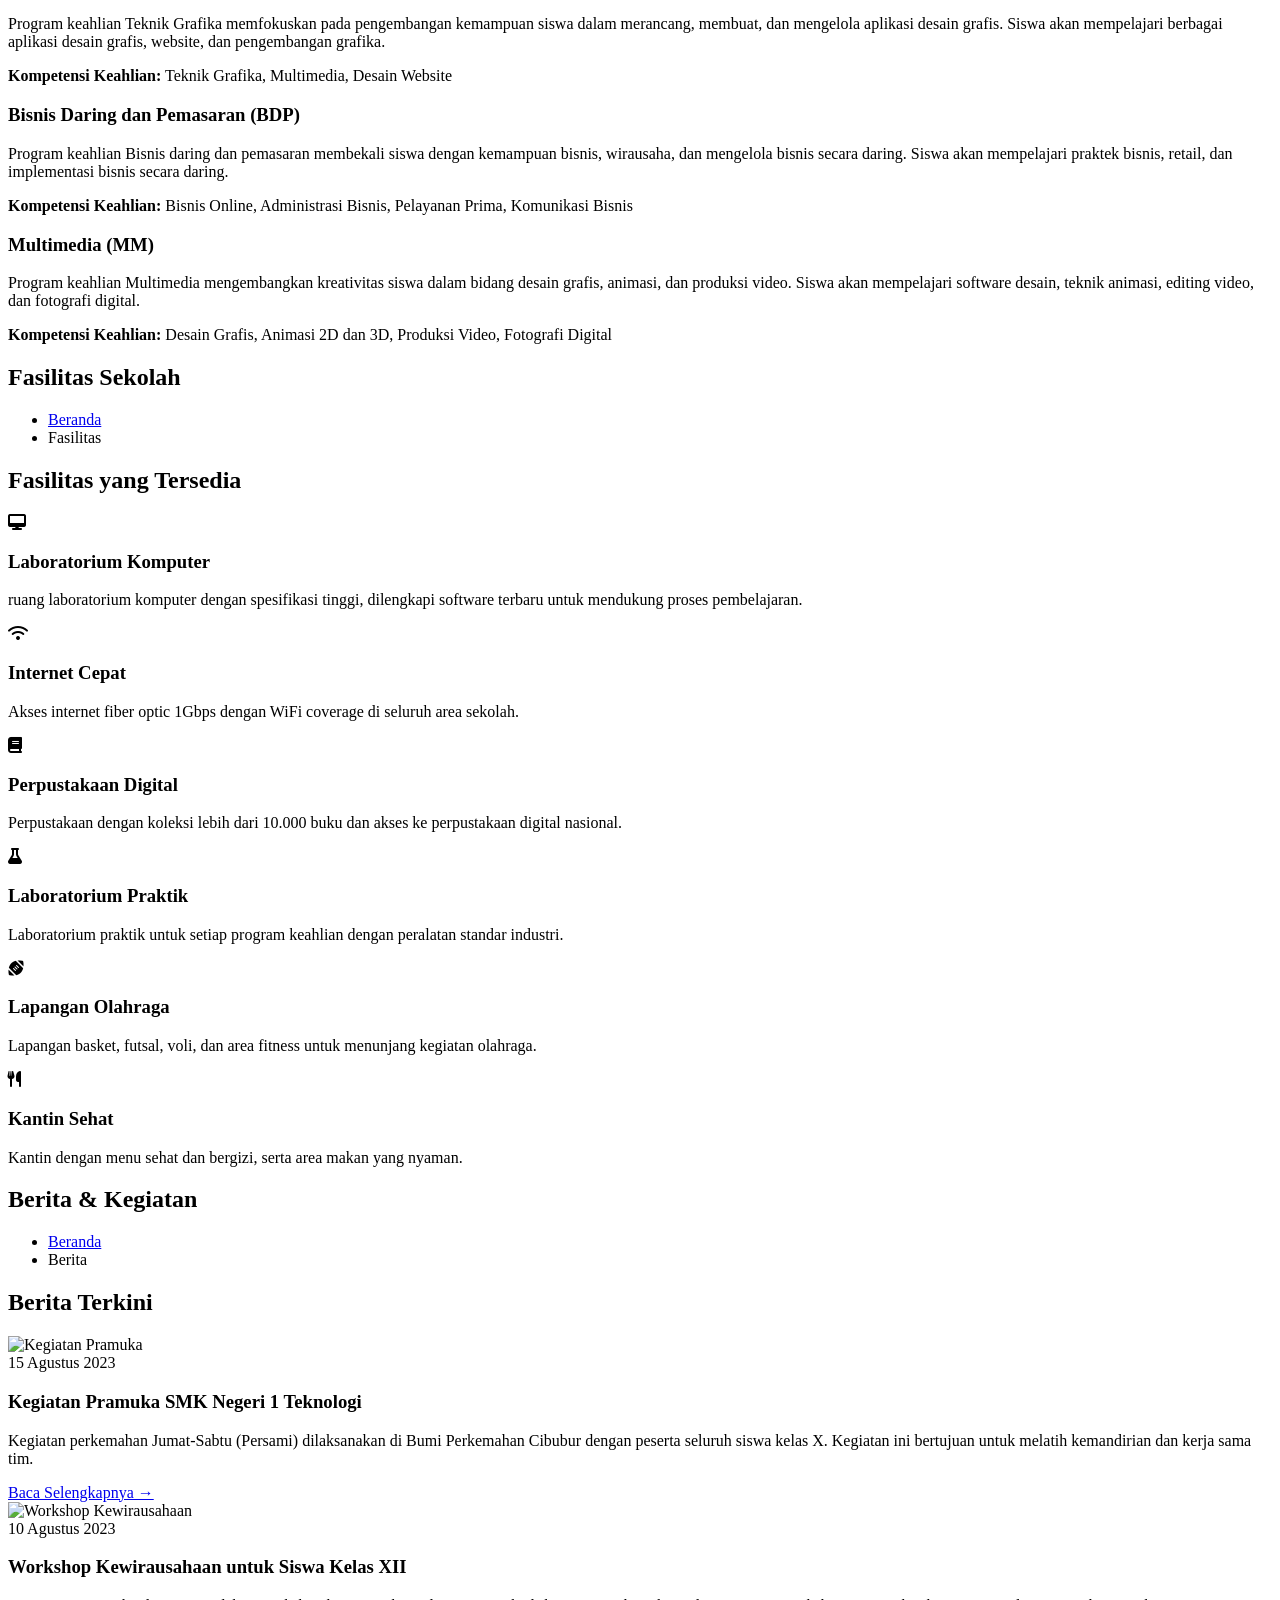
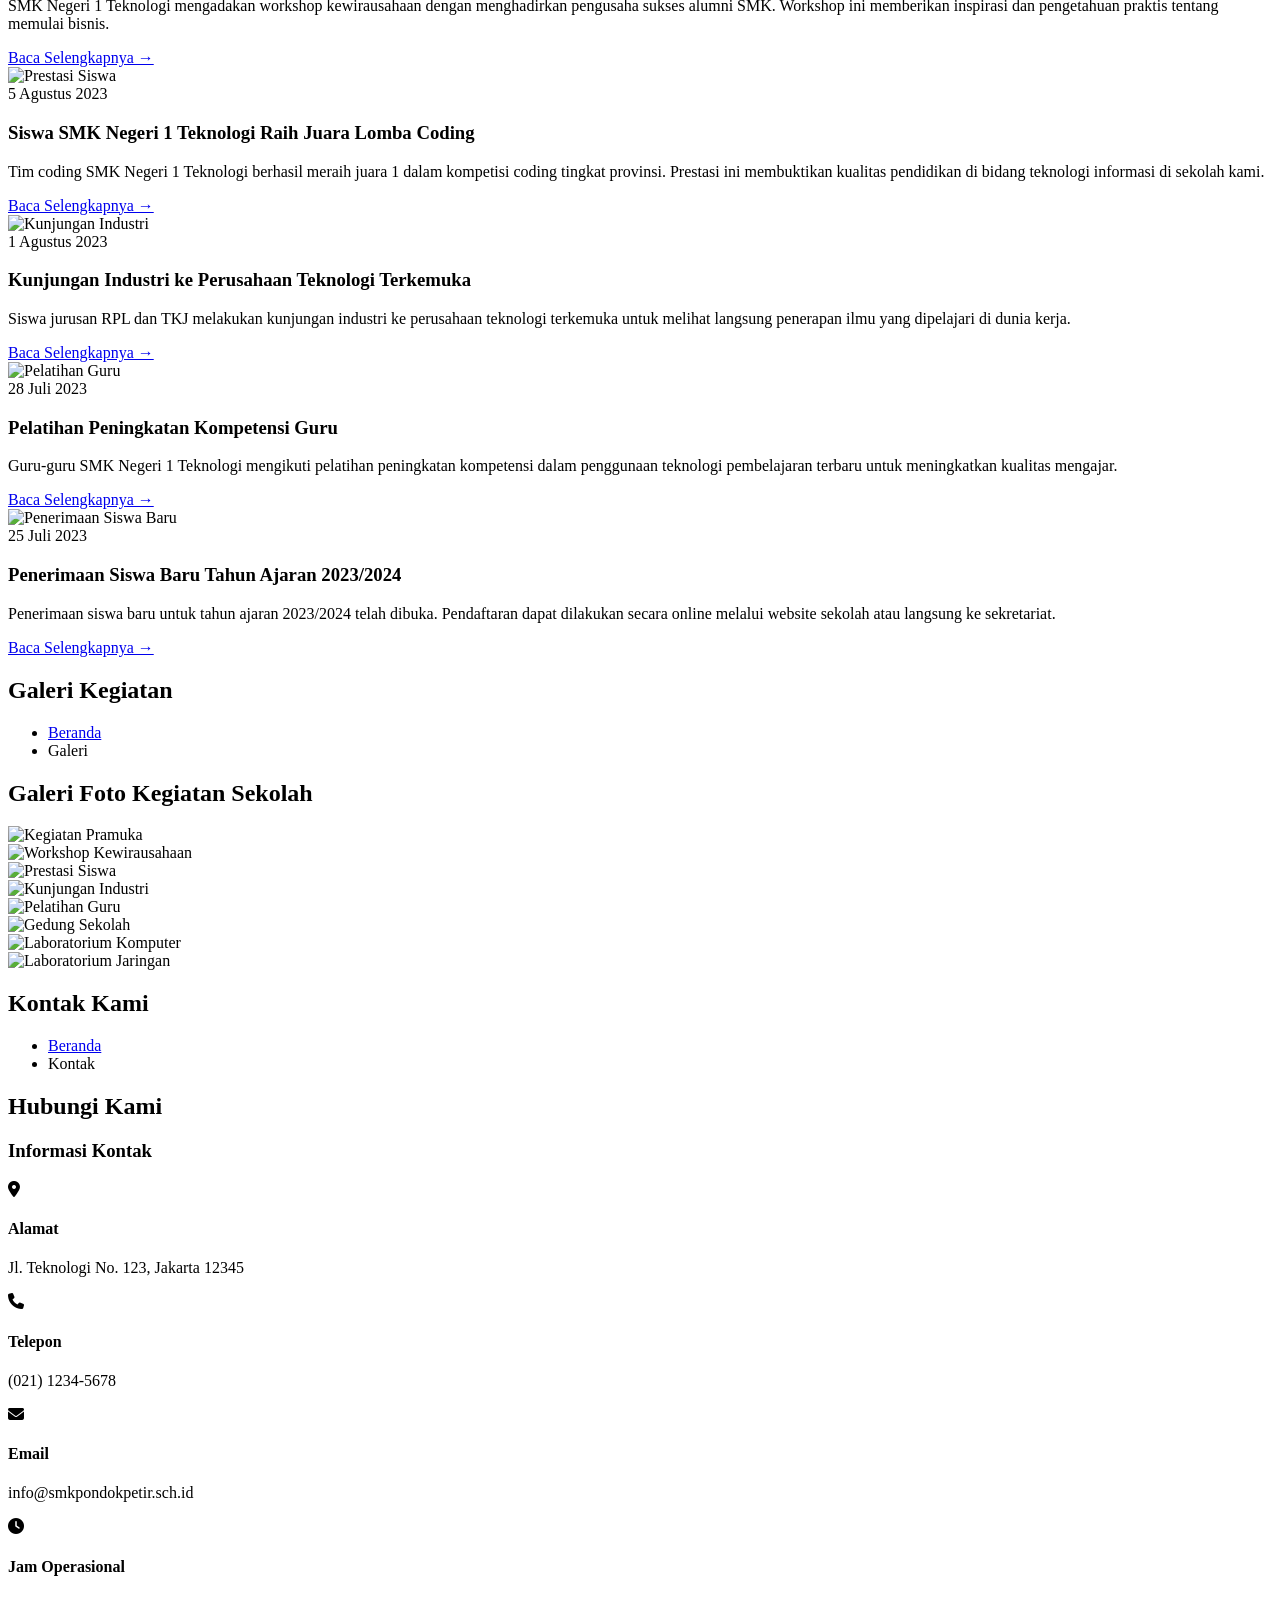
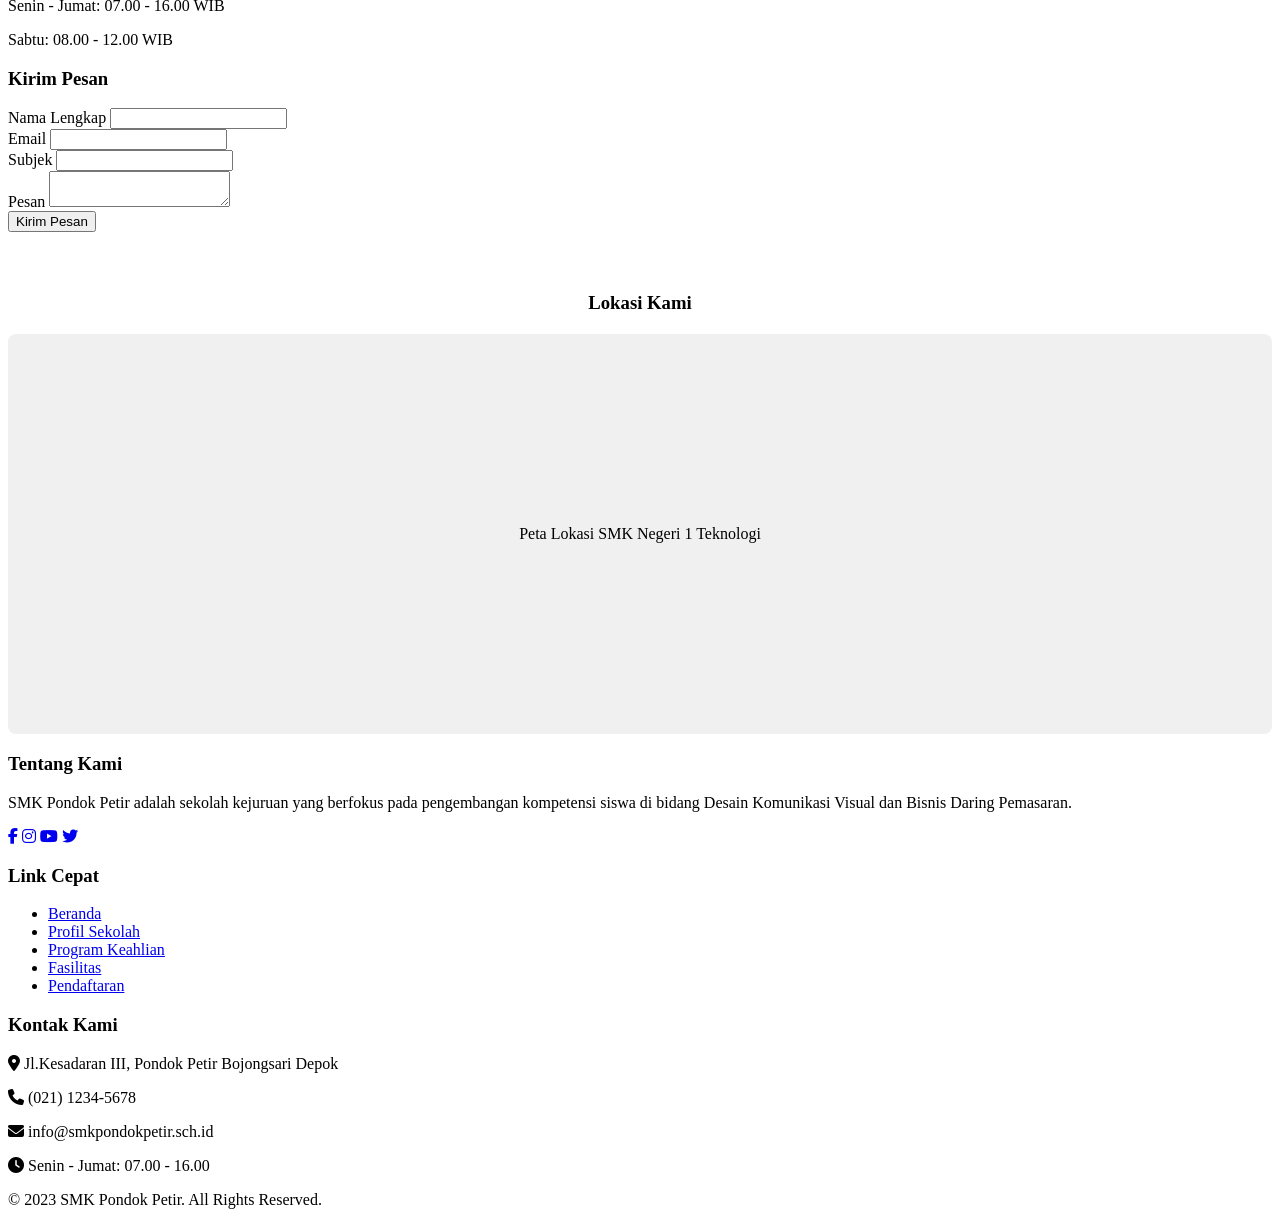
==== commit 93b641d1: "Update index.html" ====
--- a/index.html
+++ b/index.html
@@ -5,662 +5,7 @@
     <meta name="viewport" content="width=device-width, initial-scale=1.0">
     <title>SMK PONDOK PETIR - Beranda</title>
     <link rel="stylesheet" href="https://cdnjs.cloudflare.com/ajax/libs/font-awesome/6.4.0/css/all.min.css">
-    <style>
-        /* Reset dan base styles */
-        * {
-            margin: 0;
-            padding: 0;
-            box-sizing: border-box;
-            font-family: 'Segoe UI', Tahoma, Geneva, Verdana, sans-serif;
-        }
-        
-        :root {
-            --primary: #1a5fb4;
-            --secondary: #e6b325;
-            --dark: #2e3436;
-            --light: #f6f5f5;
-            --success: #26a269;
-        }
-        
-        body {
-            background-color: #f9f9f9;
-            color: #333;
-            line-height: 1.6;
-            min-height: 100vh;
-            display: flex;
-            flex-direction: column;
-        }
-        
-        .container {
-            width: 90%;
-            max-width: 1200px;
-            margin: 0 auto;
-            padding: 0 15px;
-        }
-        
-        /* Header Styles */
-        header {
-            background-color: white;
-            box-shadow: 0 2px 10px rgba(0, 0, 0, 0.1);
-            position: sticky;
-            top: 0;
-            z-index: 1000;
-        }
-        
-        .header-top {
-            background-color: var(--primary);
-            color: white;
-            padding: 8px 0;
-            font-size: 0.9rem;
-        }
-        
-        .header-top-content {
-            display: flex;
-            justify-content: space-between;
-            align-items: center;
-        }
-        
-        .contact-info span {
-            margin-right: 20px;
-        }
-        
-        .contact-info i {
-            margin-right: 5px;
-        }
-        
-        .social-links a {
-            color: white;
-            margin-left: 15px;
-            font-size: 1.1rem;
-        }
-        
-        .main-header {
-            display: flex;
-            justify-content: space-between;
-            align-items: center;
-            padding: 15px 0;
-        }
-        
-        .logo {
-            display: flex;
-            align-items: center;
-        }
-        
-        .logo img {
-            height: 70px;
-            margin-right: 15px;
-        }
-        
-        .logo-text h1 {
-            font-size: 1.8rem;
-            color: var(--primary);
-        }
-        
-        .logo-text p {
-            font-size: 0.9rem;
-            color: var(--dark);
-        }
-        
-        nav ul {
-            display: flex;
-            list-style: none;
-        }
-        
-        nav ul li {
-            margin-left: 25px;
-        }
-        
-        nav ul li a {
-            text-decoration: none;
-            color: var(--dark);
-            font-weight: 600;
-            font-size: 1rem;
-            transition: color 0.3s;
-            padding: 5px 0;
-            position: relative;
-        }
-        
-        nav ul li a::after {
-            content: '';
-            position: absolute;
-            width: 0;
-            height: 2px;
-            background-color: var(--primary);
-            bottom: 0;
-            left: 0;
-            transition: width 0.3s;
-        }
-        
-        nav ul li a:hover::after,
-        nav ul li a.active::after {
-            width: 100%;
-        }
-        
-        nav ul li a:hover,
-        nav ul li a.active {
-            color: var(--primary);
-        }
-        
-        .mobile-menu-btn {
-            display: none;
-            font-size: 1.5rem;
-            background: none;
-            border: none;
-            cursor: pointer;
-            color: var(--primary);
-        }
-        
-        /* Hero Section */
-        .hero {
-            background: linear-gradient(rgba(0, 0, 0, 0.7), rgba(0, 0, 0, 0.7)), url('https://images.unsplash.com/photo-1523050854058-8df90110c9f1?ixlib=rb-4.0.3&ixid=M3wxMjA3fDB8MHxwaG90by1wYWdlfHx8fGVufDB8fHx8fA%3D%3D&auto=format&fit=crop&w=1170&q=80');
-            background-size: cover;
-            background-position: center;
-            color: white;
-            text-align: center;
-            padding: 100px 0;
-        }
-        
-        .hero h2 {
-            font-size: 2.5rem;
-            margin-bottom: 20px;
-        }
-        
-        .hero p {
-            font-size: 1.2rem;
-            max-width: 800px;
-            margin: 0 auto 30px;
-        }
-        
-        .btn {
-            display: inline-block;
-            background-color: var(--secondary);
-            color: white;
-            padding: 12px 30px;
-            border-radius: 5px;
-            text-decoration: none;
-            font-weight: 600;
-            transition: background-color 0.3s;
-        }
-        
-        .btn:hover {
-            background-color: #d19d1f;
-        }
-        
-        /* Section Styles */
-        .section-title {
-            text-align: center;
-            margin: 60px 0 40px;
-            position: relative;
-        }
-        
-        .section-title h2 {
-            font-size: 2rem;
-            color: var(--primary);
-            display: inline-block;
-            padding-bottom: 10px;
-        }
-        
-        .section-title h2::after {
-            content: '';
-            position: absolute;
-            width: 80px;
-            height: 3px;
-            background-color: var(--secondary);
-            bottom: 0;
-            left: 50%;
-            transform: translateX(-50%);
-        }
-        
-        /* Jurusan Section */
-        .jurusan-grid {
-            display: grid;
-            grid-template-columns: repeat(auto-fit, minmax(300px, 1fr));
-            gap: 30px;
-            margin-bottom: 60px;
-        }
-        
-        .jurusan-card {
-            background-color: white;
-            border-radius: 8px;
-            overflow: hidden;
-            box-shadow: 0 5px 15px rgba(0, 0, 0, 0.1);
-            transition: transform 0.3s;
-        }
-        
-        .jurusan-card:hover {
-            transform: translateY(-10px);
-        }
-        
-        .jurusan-img {
-            height: 200px;
-            overflow: hidden;
-        }
-        
-        .jurusan-img img {
-            width: 100%;
-            height: 100%;
-            object-fit: cover;
-            transition: transform 0.5s;
-        }
-        
-        .jurusan-card:hover .jurusan-img img {
-            transform: scale(1.1);
-        }
-        
-        .jurusan-content {
-            padding: 20px;
-        }
-        
-        .jurusan-content h3 {
-            color: var(--primary);
-            margin-bottom: 10px;
-        }
-        
-        /* Berita Section */
-        .berita-section {
-            background-color: #f0f4f8;
-            padding: 60px 0;
-        }
-        
-        .berita-grid {
-            display: grid;
-            grid-template-columns: repeat(auto-fit, minmax(300px, 1fr));
-            gap: 30px;
-        }
-        
-        .berita-card {
-            background-color: white;
-            border-radius: 8px;
-            overflow: hidden;
-            box-shadow: 0 5px 15px rgba(0, 0, 0, 0.05);
-        }
-        
-        .berita-img {
-            height: 200px;
-            overflow: hidden;
-        }
-        
-        .berita-img img {
-            width: 100%;
-            height: 100%;
-            object-fit: cover;
-        }
-        
-        .berita-content {
-            padding: 20px;
-        }
-        
-        .berita-date {
-            color: #777;
-            font-size: 0.9rem;
-            margin-bottom: 10px;
-        }
-        
-        .berita-content h3 {
-            margin-bottom: 10px;
-            font-size: 1.2rem;
-        }
-        
-        .berita-content p {
-            color: #555;
-            margin-bottom: 15px;
-        }
-        
-        .read-more {
-            color: var(--primary);
-            text-decoration: none;
-            font-weight: 600;
-            font-size: 0.9rem;
-        }
-        
-        /* Fasilitas Section */
-        .fasilitas-grid {
-            display: grid;
-            grid-template-columns: repeat(auto-fit, minmax(250px, 1fr));
-            gap: 30px;
-            margin-bottom: 60px;
-        }
-        
-        .fasilitas-card {
-            text-align: center;
-            padding: 30px 20px;
-            background-color: white;
-            border-radius: 8px;
-            box-shadow: 0 5px 15px rgba(0, 0, 0, 0.05);
-            transition: transform 0.3s;
-        }
-        
-        .fasilitas-card:hover {
-            transform: translateY(-5px);
-        }
-        
-        .fasilitas-icon {
-            font-size: 3rem;
-            color: var(--primary);
-            margin-bottom: 20px;
-        }
-        
-        .fasilitas-card h3 {
-            margin-bottom: 15px;
-            color: var(--dark);
-        }
-        
-        /* Page Content */
-        .page-content {
-            flex: 1;
-            padding: 60px 0;
-        }
-        
-        .page-header {
-            background-color: var(--primary);
-            color: white;
-            padding: 80px 0 40px;
-            text-align: center;
-        }
-        
-        .page-header h1 {
-            font-size: 2.5rem;
-            margin-bottom: 20px;
-        }
-        
-        .breadcrumb {
-            display: flex;
-            justify-content: center;
-            list-style: none;
-        }
-        
-        .breadcrumb li {
-            margin: 0 10px;
-            font-size: 0.9rem;
-        }
-        
-        .breadcrumb li a {
-            color: white;
-            text-decoration: none;
-        }
-        
-        .breadcrumb li:not(:last-child)::after {
-            content: '>';
-            margin-left: 10px;
-        }
-        
-        /* Profil Content */
-        .profil-content {
-            display: grid;
-            grid-template-columns: 1fr 1fr;
-            gap: 40px;
-            align-items: center;
-            margin-bottom: 60px;
-        }
-        
-        .profil-img {
-            border-radius: 8px;
-            overflow: hidden;
-            box-shadow: 0 5px 15px rgba(0, 0, 0, 0.1);
-        }
-        
-        .profil-img img {
-            width: 100%;
-            height: auto;
-            display: block;
-        }
-        
-        /* Jurusan Detail */
-        .jurusan-detail {
-            margin-bottom: 60px;
-        }
-        
-        .jurusan-info {
-            background-color: white;
-            padding: 30px;
-            border-radius: 8px;
-            box-shadow: 0 5px 15px rgba(0, 0, 0, 0.05);
-            margin-bottom: 30px;
-        }
-        
-        /* Galeri */
-        .galeri-grid {
-            display: grid;
-            grid-template-columns: repeat(auto-fill, minmax(250px, 1fr));
-            gap: 20px;
-            margin-bottom: 60px;
-        }
-        
-        .galeri-item {
-            border-radius: 8px;
-            overflow: hidden;
-            box-shadow: 0 5px 15px rgba(0, 0, 0, 0.1);
-            height: 200px;
-        }
-        
-        .galeri-item img {
-            width: 100%;
-            height: 100%;
-            object-fit: cover;
-            transition: transform 0.5s;
-        }
-        
-        .galeri-item:hover img {
-            transform: scale(1.1);
-        }
-        
-        /* Kontak Form */
-        .kontak-container {
-            display: grid;
-            grid-template-columns: 1fr 1fr;
-            gap: 40px;
-        }
-        
-        .kontak-info {
-            background-color: white;
-            padding: 30px;
-            border-radius: 8px;
-            box-shadow: 0 5px 15px rgba(0, 0, 0, 0.05);
-        }
-        
-        .kontak-info h3 {
-            color: var(--primary);
-            margin-bottom: 20px;
-        }
-        
-        .kontak-item {
-            display: flex;
-            margin-bottom: 20px;
-        }
-        
-        .kontak-icon {
-            font-size: 1.5rem;
-            color: var(--primary);
-            margin-right: 15px;
-            width: 30px;
-        }
-        
-        .form-group {
-            margin-bottom: 20px;
-        }
-        
-        .form-group label {
-            display: block;
-            margin-bottom: 5px;
-            font-weight: 600;
-        }
-        
-        .form-control {
-            width: 100%;
-            padding: 12px 15px;
-            border: 1px solid #ddd;
-            border-radius: 5px;
-            font-size: 1rem;
-        }
-        
-        textarea.form-control {
-            min-height: 150px;
-            resize: vertical;
-        }
-        
-        /* Footer */
-        footer {
-            background-color: var(--dark);
-            color: white;
-            padding: 60px 0 20px;
-            margin-top: auto;
-        }
-        
-        .footer-grid {
-            display: grid;
-            grid-template-columns: repeat(auto-fit, minmax(250px, 1fr));
-            gap: 40px;
-            margin-bottom: 40px;
-        }
-        
-        .footer-col h3 {
-            font-size: 1.3rem;
-            margin-bottom: 20px;
-            position: relative;
-            padding-bottom: 10px;
-        }
-        
-        .footer-col h3::after {
-            content: '';
-            position: absolute;
-            width: 50px;
-            height: 2px;
-            background-color: var(--secondary);
-            bottom: 0;
-            left: 0;
-        }
-        
-        .footer-col p {
-            margin-bottom: 15px;
-        }
-        
-        .footer-links {
-            list-style: none;
-        }
-        
-        .footer-links li {
-            margin-bottom: 10px;
-        }
-        
-        .footer-links a {
-            color: #ccc;
-            text-decoration: none;
-            transition: color 0.3s;
-        }
-        
-        .footer-links a:hover {
-            color: var(--secondary);
-        }
-        
-        .contact-info-footer i {
-            margin-right: 10px;
-            color: var(--secondary);
-        }
-        
-        .copyright {
-            text-align: center;
-            padding-top: 20px;
-            border-top: 1px solid #444;
-            font-size: 0.9rem;
-            color: #aaa;
-        }
-        /* Animasi hamburger icon */
-.mobile-menu-btn {
-    transition: transform 0.3s ease;
-}
-
-.mobile-menu-btn.active {
-    transform: rotate(90deg);
-}
-
-/* Tambahkan ini jika ingin animasi lebih smooth */
-nav ul {
-    transition: all 0.3s ease;
-}
-        
-        /* Responsive Design */
-        /* GANTI bagian responsive design yang sudah ada dengan ini: */
-@media (max-width: 992px) {
-    nav ul {
-        display: none;
-        position: absolute;
-        top: 100%;
-        left: 0;
-        width: 100%;
-        background-color: white;
-        flex-direction: column;
-        box-shadow: 0 5px 10px rgba(0, 0, 0, 0.1);
-        padding: 20px 0;
-    }
-    
-    nav ul.show {
-        display: flex;
-    }
-    
-    nav ul li {
-        margin: 0;
-        border-bottom: 1px solid #eee;
-        text-align: center;
-    }
-    
-    nav ul li a {
-        display: block;
-        padding: 15px 20px;
-        font-size: 1.1rem;
-    }
-    
-    .mobile-menu-btn {
-        display: block;
-        background: none;
-        border: none;
-        font-size: 1.5rem;
-        color: var(--primary);
-        cursor: pointer;
-        padding: 5px 10px;
-    }
-    
-    .header-top-content {
-        flex-direction: column;
-        text-align: center;
-    }
-    
-    .contact-info {
-        margin-bottom: 10px;
-    }
-    
-    .profil-content,
-    .kontak-container {
-        grid-template-columns: 1fr;
-    }
-}
-        
-        @media (max-width: 768px) {
-            .hero h2 {
-                font-size: 2rem;
-            }
-            
-            .hero p {
-                font-size: 1rem;
-            }
-            
-            .logo-text h1 {
-                font-size: 1.5rem;
-            }
-            
-            .page-header h1 {
-                font-size: 2rem;
-            }
-        }
-        
-        /* Page Transisi */
-        .page {
-            display: none;
-        }
-        
-        .page.active {
-            display: block;
-        }
-    </style>
+    <link rel="stylesheet" href="style.css">
 </head>
 <body>
     <!-- Header -->
@@ -1324,4 +669,4 @@
         console.log("Website SMK lengkap dengan semua halaman siap digunakan!");
     </script>
 </body>
-</html>+</html>
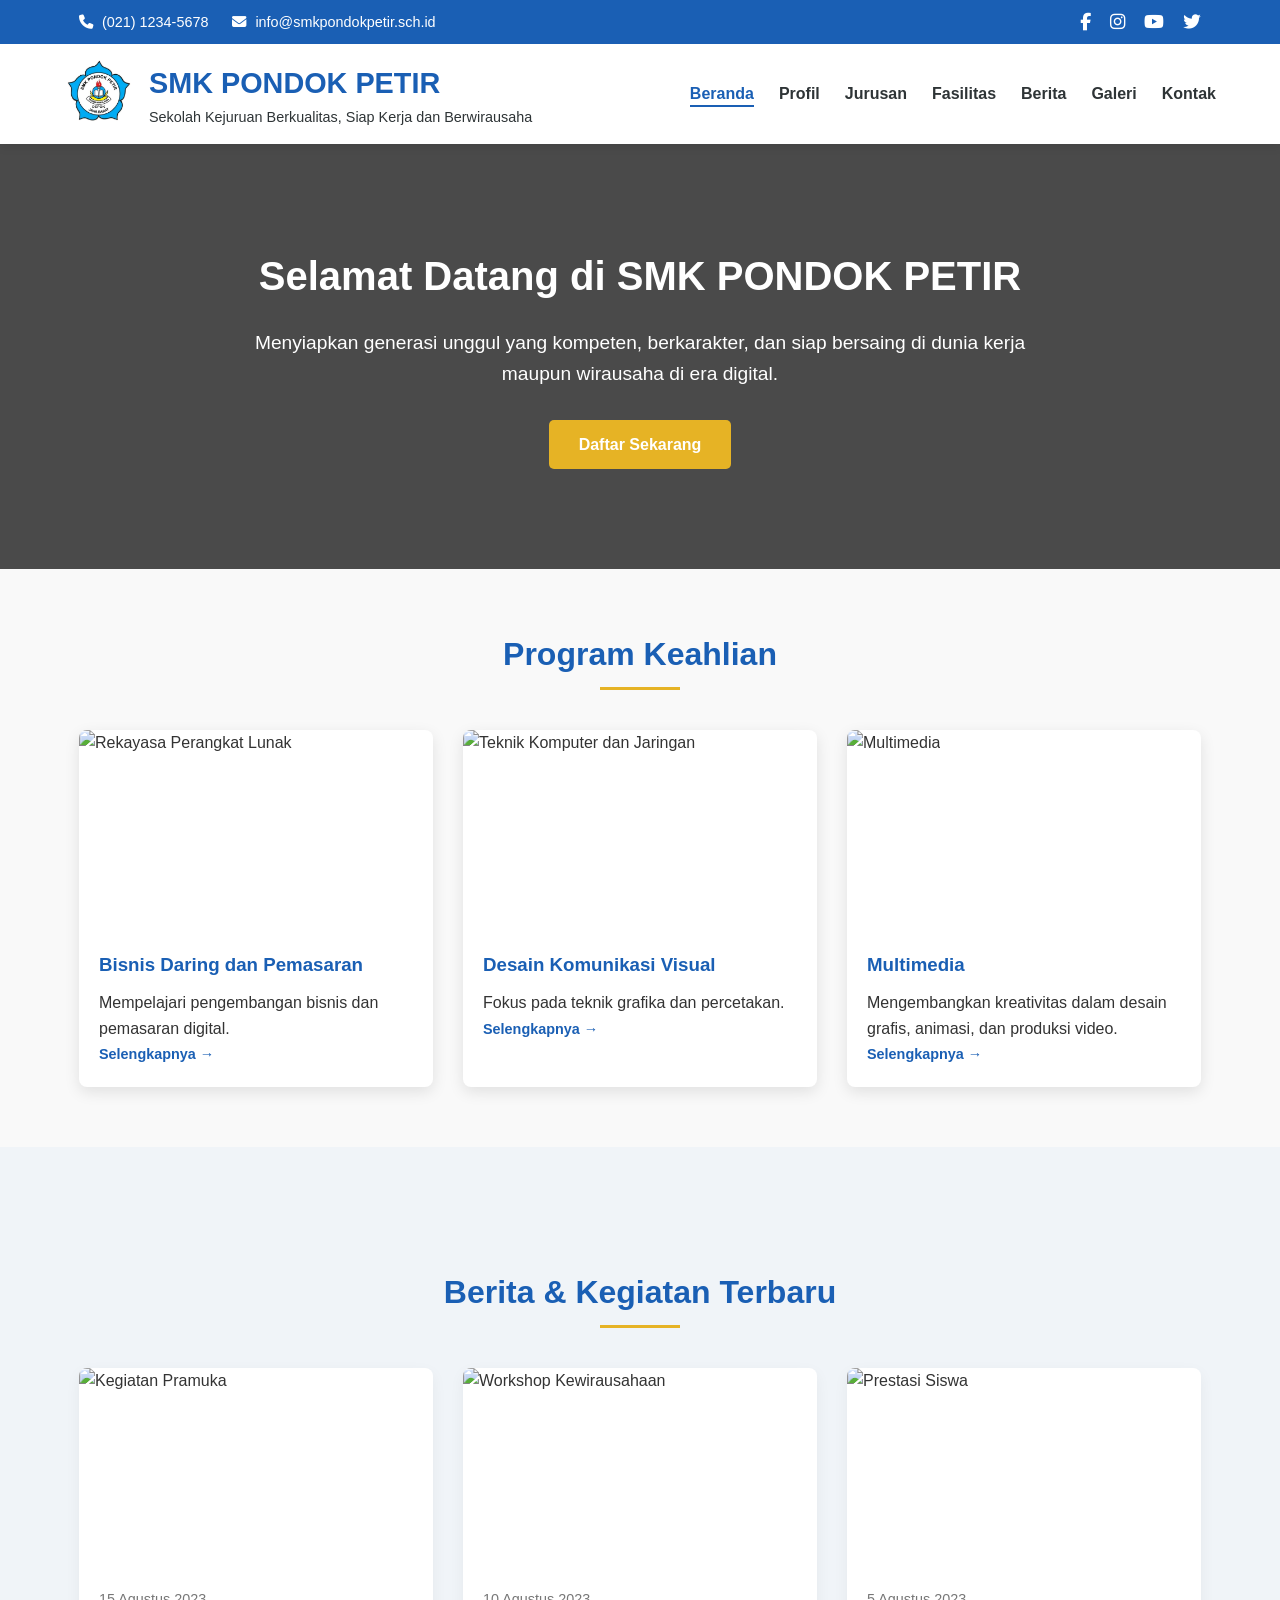
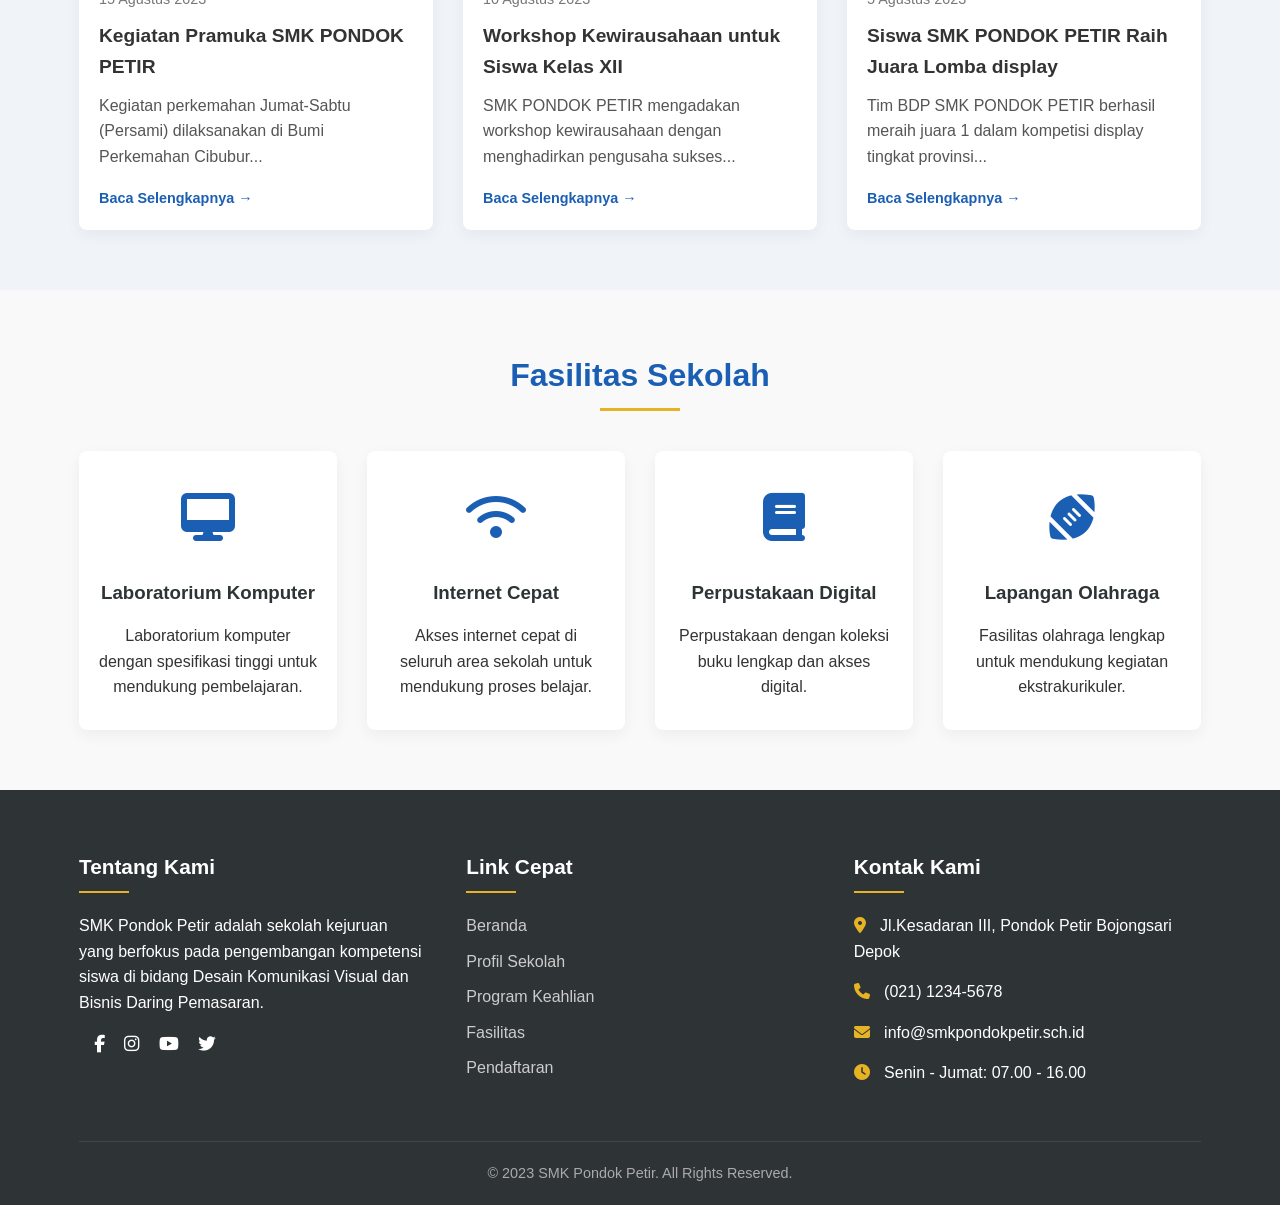
==== commit 2703d1fe: "pisahkan css dari file html dan optimasi kode" ====
--- a/index.html
+++ b/index.html
@@ -669,4 +669,4 @@
         console.log("Website SMK lengkap dengan semua halaman siap digunakan!");
     </script>
 </body>
-</html>
+</html>
--- a/style.css
+++ b/style.css
@@ -0,0 +1,655 @@
+        /* Reset dan base styles */
+        * {
+            margin: 0;
+            padding: 0;
+            box-sizing: border-box;
+            font-family: 'Segoe UI', Tahoma, Geneva, Verdana, sans-serif;
+        }
+        
+        :root {
+            --primary: #1a5fb4;
+            --secondary: #e6b325;
+            --dark: #2e3436;
+            --light: #f6f5f5;
+            --success: #26a269;
+        }
+        
+        body {
+            background-color: #f9f9f9;
+            color: #333;
+            line-height: 1.6;
+            min-height: 100vh;
+            display: flex;
+            flex-direction: column;
+        }
+        
+        .container {
+            width: 90%;
+            max-width: 1200px;
+            margin: 0 auto;
+            padding: 0 15px;
+        }
+        
+        /* Header Styles */
+        header {
+            background-color: white;
+            box-shadow: 0 2px 10px rgba(0, 0, 0, 0.1);
+            position: sticky;
+            top: 0;
+            z-index: 1000;
+        }
+        
+        .header-top {
+            background-color: var(--primary);
+            color: white;
+            padding: 8px 0;
+            font-size: 0.9rem;
+        }
+        
+        .header-top-content {
+            display: flex;
+            justify-content: space-between;
+            align-items: center;
+        }
+        
+        .contact-info span {
+            margin-right: 20px;
+        }
+        
+        .contact-info i {
+            margin-right: 5px;
+        }
+        
+        .social-links a {
+            color: white;
+            margin-left: 15px;
+            font-size: 1.1rem;
+        }
+        
+        .main-header {
+            display: flex;
+            justify-content: space-between;
+            align-items: center;
+            padding: 15px 0;
+        }
+        
+        .logo {
+            display: flex;
+            align-items: center;
+        }
+        
+        .logo img {
+            height: 70px;
+            margin-right: 15px;
+        }
+        
+        .logo-text h1 {
+            font-size: 1.8rem;
+            color: var(--primary);
+        }
+        
+        .logo-text p {
+            font-size: 0.9rem;
+            color: var(--dark);
+        }
+        
+        nav ul {
+            display: flex;
+            list-style: none;
+        }
+        
+        nav ul li {
+            margin-left: 25px;
+        }
+        
+        nav ul li a {
+            text-decoration: none;
+            color: var(--dark);
+            font-weight: 600;
+            font-size: 1rem;
+            transition: color 0.3s;
+            padding: 5px 0;
+            position: relative;
+        }
+        
+        nav ul li a::after {
+            content: '';
+            position: absolute;
+            width: 0;
+            height: 2px;
+            background-color: var(--primary);
+            bottom: 0;
+            left: 0;
+            transition: width 0.3s;
+        }
+        
+        nav ul li a:hover::after,
+        nav ul li a.active::after {
+            width: 100%;
+        }
+        
+        nav ul li a:hover,
+        nav ul li a.active {
+            color: var(--primary);
+        }
+        
+        .mobile-menu-btn {
+            display: none;
+            font-size: 1.5rem;
+            background: none;
+            border: none;
+            cursor: pointer;
+            color: var(--primary);
+        }
+        
+        /* Hero Section */
+        .hero {
+            background: linear-gradient(rgba(0, 0, 0, 0.7), rgba(0, 0, 0, 0.7)), url('https://images.unsplash.com/photo-1523050854058-8df90110c9f1?ixlib=rb-4.0.3&ixid=M3wxMjA3fDB8MHxwaG90by1wYWdlfHx8fGVufDB8fHx8fA%3D%3D&auto=format&fit=crop&w=1170&q=80');
+            background-size: cover;
+            background-position: center;
+            color: white;
+            text-align: center;
+            padding: 100px 0;
+        }
+        
+        .hero h2 {
+            font-size: 2.5rem;
+            margin-bottom: 20px;
+        }
+        
+        .hero p {
+            font-size: 1.2rem;
+            max-width: 800px;
+            margin: 0 auto 30px;
+        }
+        
+        .btn {
+            display: inline-block;
+            background-color: var(--secondary);
+            color: white;
+            padding: 12px 30px;
+            border-radius: 5px;
+            text-decoration: none;
+            font-weight: 600;
+            transition: background-color 0.3s;
+        }
+        
+        .btn:hover {
+            background-color: #d19d1f;
+        }
+        
+        /* Section Styles */
+        .section-title {
+            text-align: center;
+            margin: 60px 0 40px;
+            position: relative;
+        }
+        
+        .section-title h2 {
+            font-size: 2rem;
+            color: var(--primary);
+            display: inline-block;
+            padding-bottom: 10px;
+        }
+        
+        .section-title h2::after {
+            content: '';
+            position: absolute;
+            width: 80px;
+            height: 3px;
+            background-color: var(--secondary);
+            bottom: 0;
+            left: 50%;
+            transform: translateX(-50%);
+        }
+        
+        /* Jurusan Section */
+        .jurusan-grid {
+            display: grid;
+            grid-template-columns: repeat(auto-fit, minmax(300px, 1fr));
+            gap: 30px;
+            margin-bottom: 60px;
+        }
+        
+        .jurusan-card {
+            background-color: white;
+            border-radius: 8px;
+            overflow: hidden;
+            box-shadow: 0 5px 15px rgba(0, 0, 0, 0.1);
+            transition: transform 0.3s;
+        }
+        
+        .jurusan-card:hover {
+            transform: translateY(-10px);
+        }
+        
+        .jurusan-img {
+            height: 200px;
+            overflow: hidden;
+        }
+        
+        .jurusan-img img {
+            width: 100%;
+            height: 100%;
+            object-fit: cover;
+            transition: transform 0.5s;
+        }
+        
+        .jurusan-card:hover .jurusan-img img {
+            transform: scale(1.1);
+        }
+        
+        .jurusan-content {
+            padding: 20px;
+        }
+        
+        .jurusan-content h3 {
+            color: var(--primary);
+            margin-bottom: 10px;
+        }
+        
+        /* Berita Section */
+        .berita-section {
+            background-color: #f0f4f8;
+            padding: 60px 0;
+        }
+        
+        .berita-grid {
+            display: grid;
+            grid-template-columns: repeat(auto-fit, minmax(300px, 1fr));
+            gap: 30px;
+        }
+        
+        .berita-card {
+            background-color: white;
+            border-radius: 8px;
+            overflow: hidden;
+            box-shadow: 0 5px 15px rgba(0, 0, 0, 0.05);
+        }
+        
+        .berita-img {
+            height: 200px;
+            overflow: hidden;
+        }
+        
+        .berita-img img {
+            width: 100%;
+            height: 100%;
+            object-fit: cover;
+        }
+        
+        .berita-content {
+            padding: 20px;
+        }
+        
+        .berita-date {
+            color: #777;
+            font-size: 0.9rem;
+            margin-bottom: 10px;
+        }
+        
+        .berita-content h3 {
+            margin-bottom: 10px;
+            font-size: 1.2rem;
+        }
+        
+        .berita-content p {
+            color: #555;
+            margin-bottom: 15px;
+        }
+        
+        .read-more {
+            color: var(--primary);
+            text-decoration: none;
+            font-weight: 600;
+            font-size: 0.9rem;
+        }
+        
+        /* Fasilitas Section */
+        .fasilitas-grid {
+            display: grid;
+            grid-template-columns: repeat(auto-fit, minmax(250px, 1fr));
+            gap: 30px;
+            margin-bottom: 60px;
+        }
+        
+        .fasilitas-card {
+            text-align: center;
+            padding: 30px 20px;
+            background-color: white;
+            border-radius: 8px;
+            box-shadow: 0 5px 15px rgba(0, 0, 0, 0.05);
+            transition: transform 0.3s;
+        }
+        
+        .fasilitas-card:hover {
+            transform: translateY(-5px);
+        }
+        
+        .fasilitas-icon {
+            font-size: 3rem;
+            color: var(--primary);
+            margin-bottom: 20px;
+        }
+        
+        .fasilitas-card h3 {
+            margin-bottom: 15px;
+            color: var(--dark);
+        }
+        
+        /* Page Content */
+        .page-content {
+            flex: 1;
+            padding: 60px 0;
+        }
+        
+        .page-header {
+            background-color: var(--primary);
+            color: white;
+            padding: 80px 0 40px;
+            text-align: center;
+        }
+        
+        .page-header h1 {
+            font-size: 2.5rem;
+            margin-bottom: 20px;
+        }
+        
+        .breadcrumb {
+            display: flex;
+            justify-content: center;
+            list-style: none;
+        }
+        
+        .breadcrumb li {
+            margin: 0 10px;
+            font-size: 0.9rem;
+        }
+        
+        .breadcrumb li a {
+            color: white;
+            text-decoration: none;
+        }
+        
+        .breadcrumb li:not(:last-child)::after {
+            content: '>';
+            margin-left: 10px;
+        }
+        
+        /* Profil Content */
+        .profil-content {
+            display: grid;
+            grid-template-columns: 1fr 1fr;
+            gap: 40px;
+            align-items: center;
+            margin-bottom: 60px;
+        }
+        
+        .profil-img {
+            border-radius: 8px;
+            overflow: hidden;
+            box-shadow: 0 5px 15px rgba(0, 0, 0, 0.1);
+        }
+        
+        .profil-img img {
+            width: 100%;
+            height: auto;
+            display: block;
+        }
+        
+        /* Jurusan Detail */
+        .jurusan-detail {
+            margin-bottom: 60px;
+        }
+        
+        .jurusan-info {
+            background-color: white;
+            padding: 30px;
+            border-radius: 8px;
+            box-shadow: 0 5px 15px rgba(0, 0, 0, 0.05);
+            margin-bottom: 30px;
+        }
+        
+        /* Galeri */
+        .galeri-grid {
+            display: grid;
+            grid-template-columns: repeat(auto-fill, minmax(250px, 1fr));
+            gap: 20px;
+            margin-bottom: 60px;
+        }
+        
+        .galeri-item {
+            border-radius: 8px;
+            overflow: hidden;
+            box-shadow: 0 5px 15px rgba(0, 0, 0, 0.1);
+            height: 200px;
+        }
+        
+        .galeri-item img {
+            width: 100%;
+            height: 100%;
+            object-fit: cover;
+            transition: transform 0.5s;
+        }
+        
+        .galeri-item:hover img {
+            transform: scale(1.1);
+        }
+        
+        /* Kontak Form */
+        .kontak-container {
+            display: grid;
+            grid-template-columns: 1fr 1fr;
+            gap: 40px;
+        }
+        
+        .kontak-info {
+            background-color: white;
+            padding: 30px;
+            border-radius: 8px;
+            box-shadow: 0 5px 15px rgba(0, 0, 0, 0.05);
+        }
+        
+        .kontak-info h3 {
+            color: var(--primary);
+            margin-bottom: 20px;
+        }
+        
+        .kontak-item {
+            display: flex;
+            margin-bottom: 20px;
+        }
+        
+        .kontak-icon {
+            font-size: 1.5rem;
+            color: var(--primary);
+            margin-right: 15px;
+            width: 30px;
+        }
+        
+        .form-group {
+            margin-bottom: 20px;
+        }
+        
+        .form-group label {
+            display: block;
+            margin-bottom: 5px;
+            font-weight: 600;
+        }
+        
+        .form-control {
+            width: 100%;
+            padding: 12px 15px;
+            border: 1px solid #ddd;
+            border-radius: 5px;
+            font-size: 1rem;
+        }
+        
+        textarea.form-control {
+            min-height: 150px;
+            resize: vertical;
+        }
+        
+        /* Footer */
+        footer {
+            background-color: var(--dark);
+            color: white;
+            padding: 60px 0 20px;
+            margin-top: auto;
+        }
+        
+        .footer-grid {
+            display: grid;
+            grid-template-columns: repeat(auto-fit, minmax(250px, 1fr));
+            gap: 40px;
+            margin-bottom: 40px;
+        }
+        
+        .footer-col h3 {
+            font-size: 1.3rem;
+            margin-bottom: 20px;
+            position: relative;
+            padding-bottom: 10px;
+        }
+        
+        .footer-col h3::after {
+            content: '';
+            position: absolute;
+            width: 50px;
+            height: 2px;
+            background-color: var(--secondary);
+            bottom: 0;
+            left: 0;
+        }
+        
+        .footer-col p {
+            margin-bottom: 15px;
+        }
+        
+        .footer-links {
+            list-style: none;
+        }
+        
+        .footer-links li {
+            margin-bottom: 10px;
+        }
+        
+        .footer-links a {
+            color: #ccc;
+            text-decoration: none;
+            transition: color 0.3s;
+        }
+        
+        .footer-links a:hover {
+            color: var(--secondary);
+        }
+        
+        .contact-info-footer i {
+            margin-right: 10px;
+            color: var(--secondary);
+        }
+        
+        .copyright {
+            text-align: center;
+            padding-top: 20px;
+            border-top: 1px solid #444;
+            font-size: 0.9rem;
+            color: #aaa;
+        }
+        /* Animasi hamburger icon */
+.mobile-menu-btn {
+    transition: transform 0.3s ease;
+}
+
+.mobile-menu-btn.active {
+    transform: rotate(90deg);
+}
+
+/* Tambahkan ini jika ingin animasi lebih smooth */
+nav ul {
+    transition: all 0.3s ease;
+}
+        
+        /* Responsive Design */
+        /* GANTI bagian responsive design yang sudah ada dengan ini: */
+@media (max-width: 992px) {
+    nav ul {
+        display: none;
+        position: absolute;
+        top: 100%;
+        left: 0;
+        width: 100%;
+        background-color: white;
+        flex-direction: column;
+        box-shadow: 0 5px 10px rgba(0, 0, 0, 0.1);
+        padding: 20px 0;
+    }
+    
+    nav ul.show {
+        display: flex;
+    }
+    
+    nav ul li {
+        margin: 0;
+        border-bottom: 1px solid #eee;
+        text-align: center;
+    }
+    
+    nav ul li a {
+        display: block;
+        padding: 15px 20px;
+        font-size: 1.1rem;
+    }
+    
+    .mobile-menu-btn {
+        display: block;
+        background: none;
+        border: none;
+        font-size: 1.5rem;
+        color: var(--primary);
+        cursor: pointer;
+        padding: 5px 10px;
+    }
+    
+    .header-top-content {
+        flex-direction: column;
+        text-align: center;
+    }
+    
+    .contact-info {
+        margin-bottom: 10px;
+    }
+    
+    .profil-content,
+    .kontak-container {
+        grid-template-columns: 1fr;
+    }
+}
+        
+        @media (max-width: 768px) {
+            .hero h2 {
+                font-size: 2rem;
+            }
+            
+            .hero p {
+                font-size: 1rem;
+            }
+            
+            .logo-text h1 {
+                font-size: 1.5rem;
+            }
+            
+            .page-header h1 {
+                font-size: 2rem;
+            }
+        }
+        
+        /* Page Transisi */
+        .page {
+            display: none;
+        }
+        
+        .page.active {
+            display: block;
+        }
+    
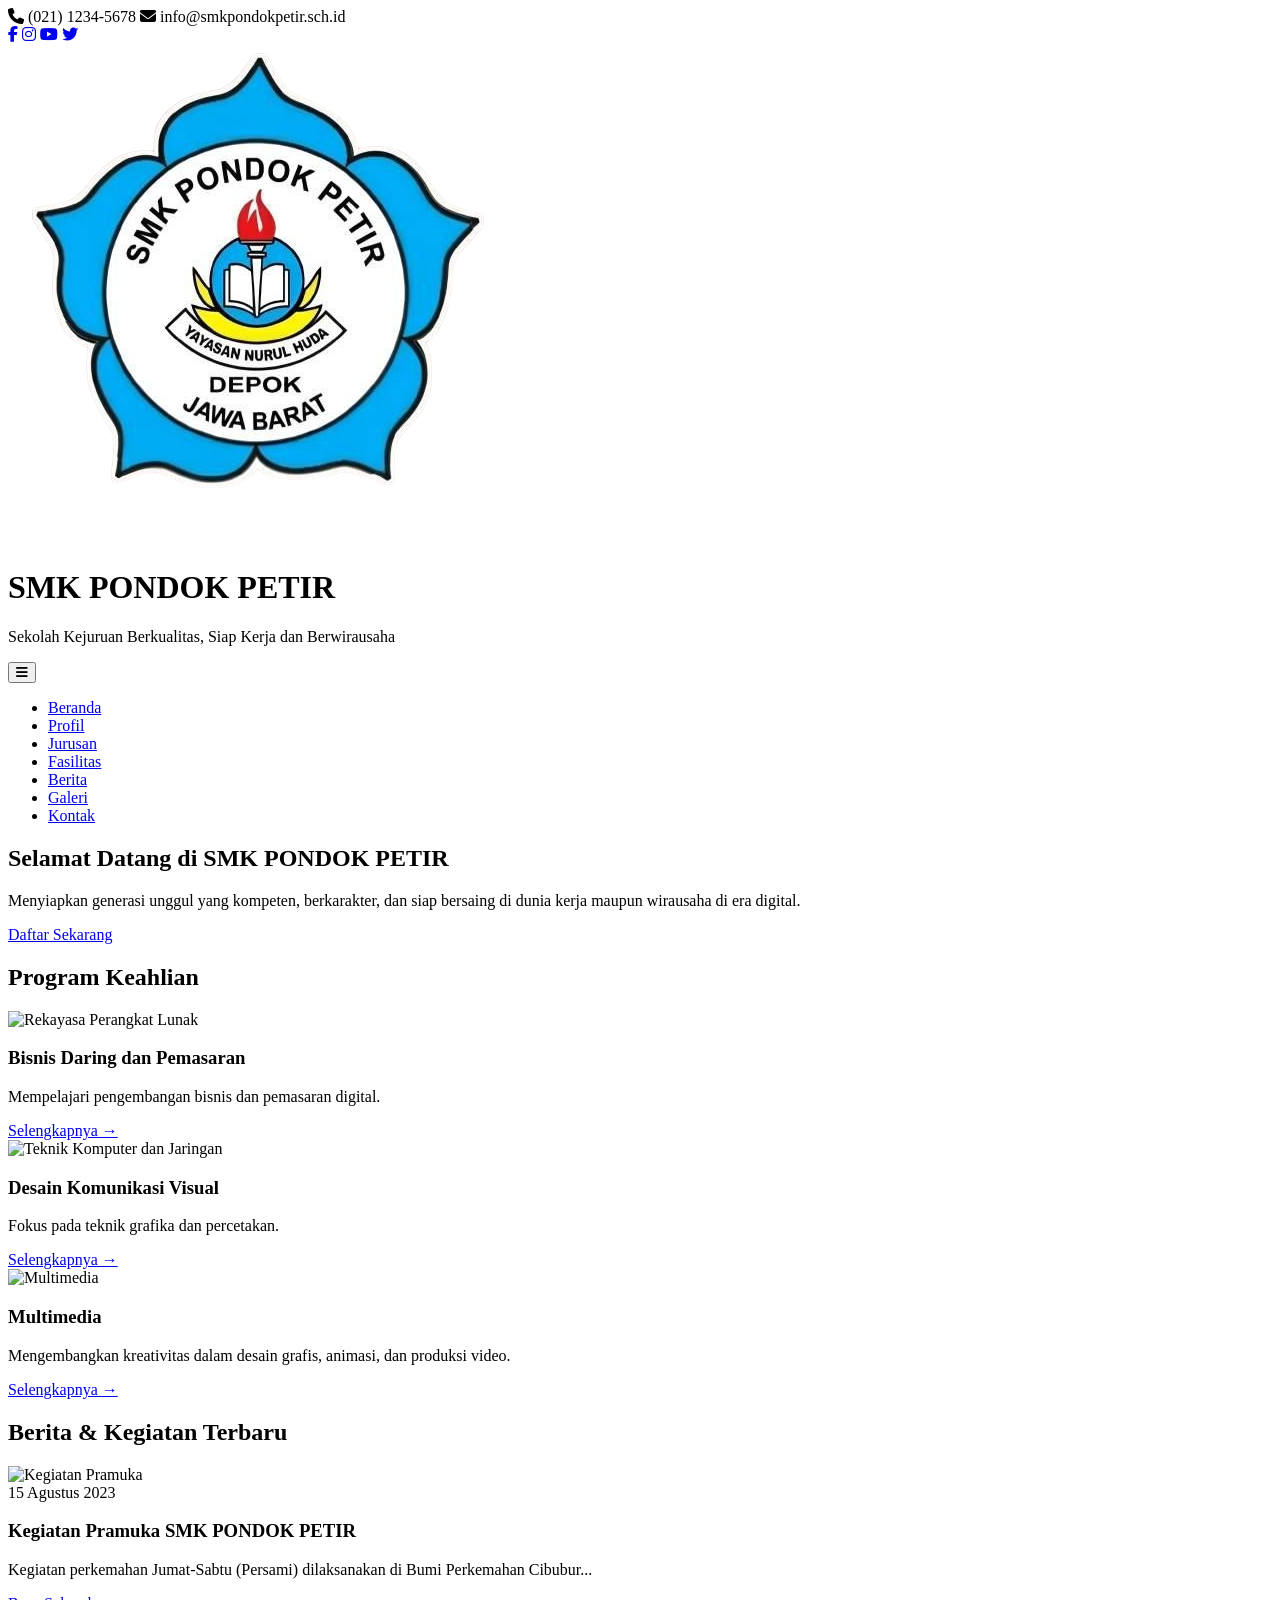
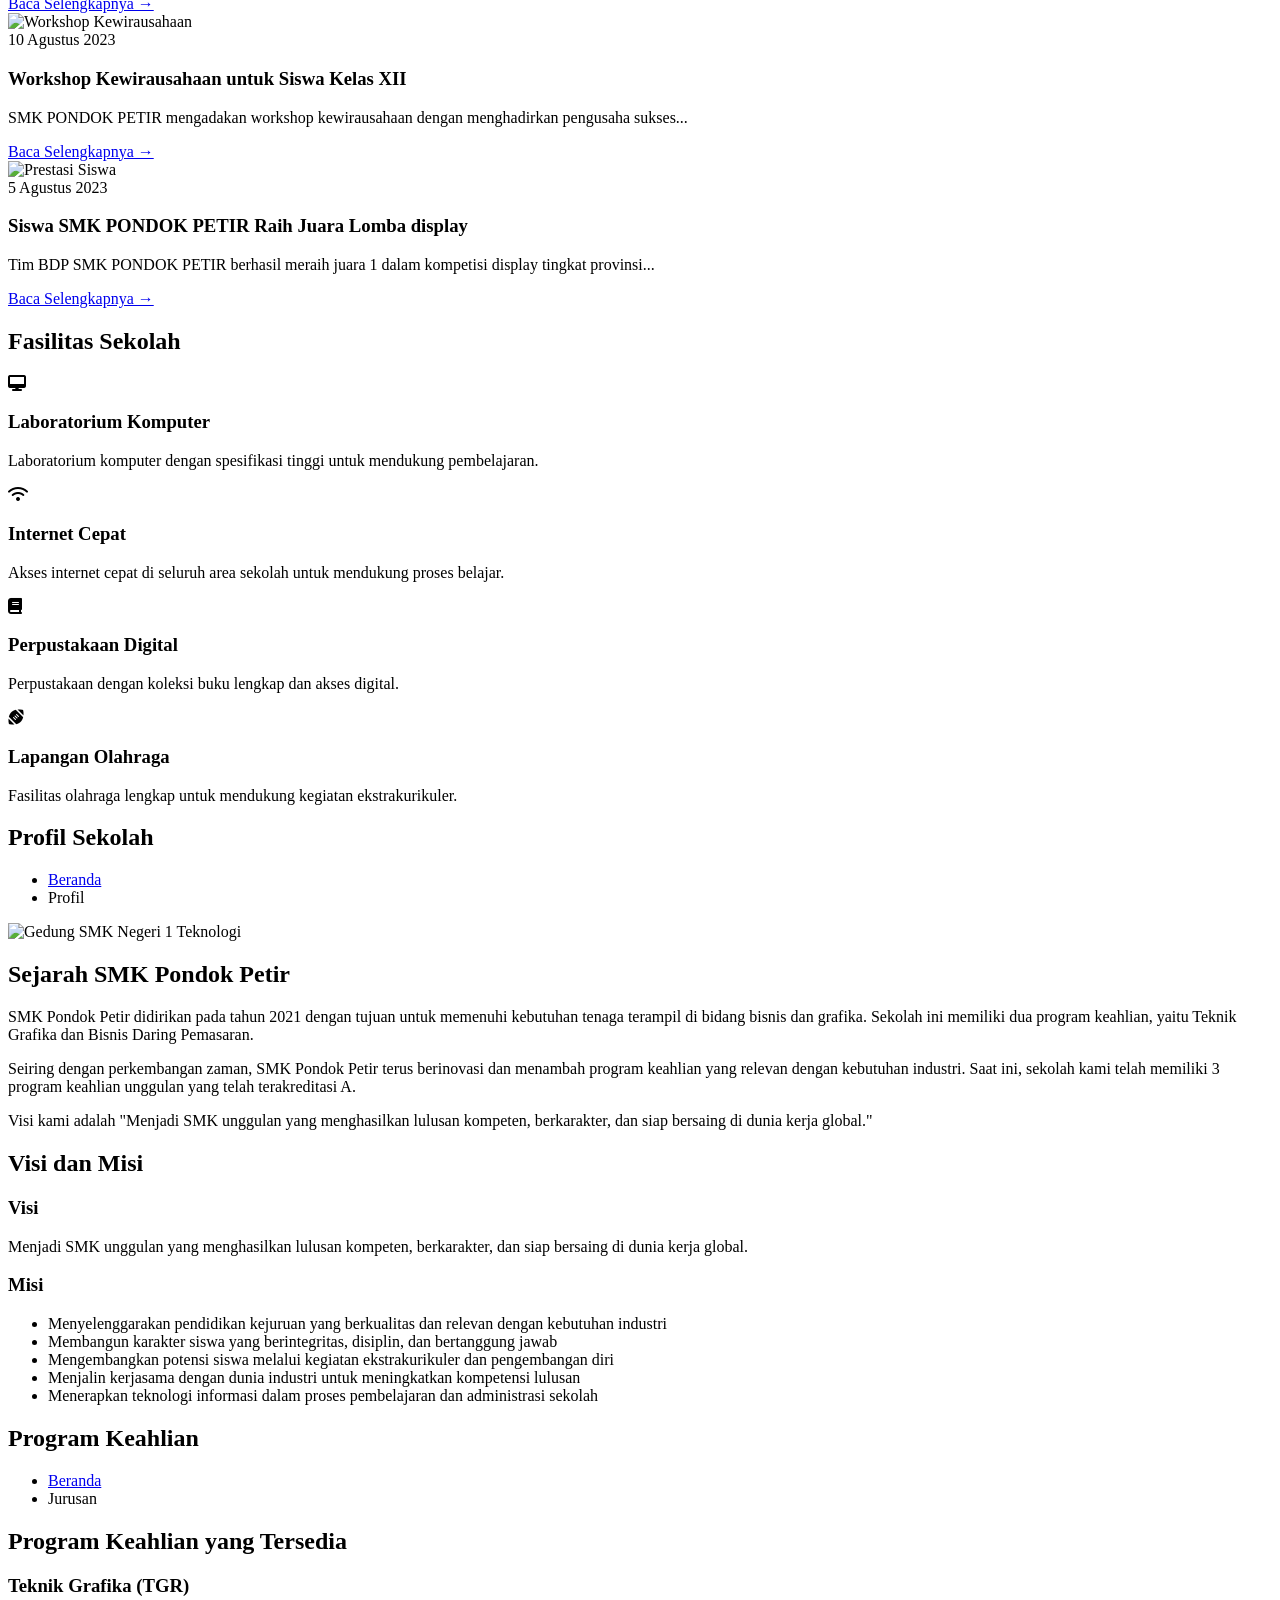
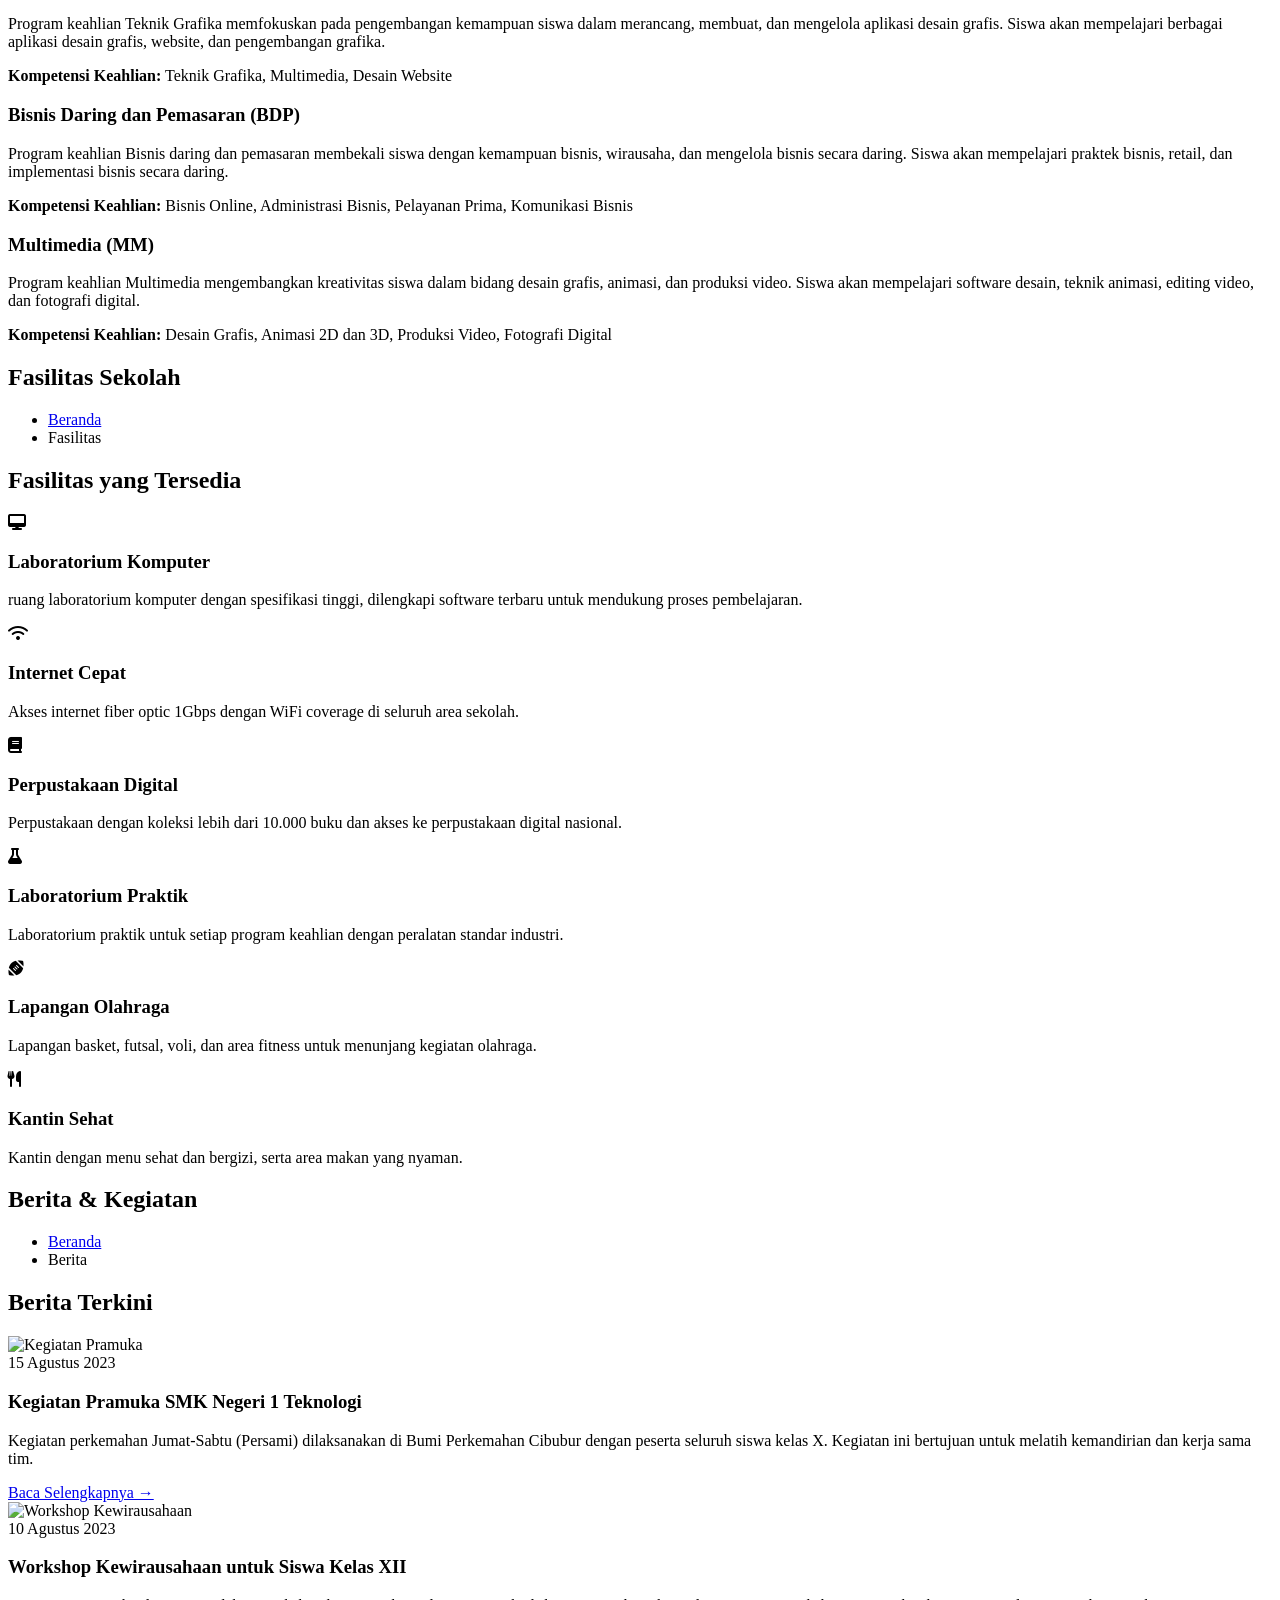
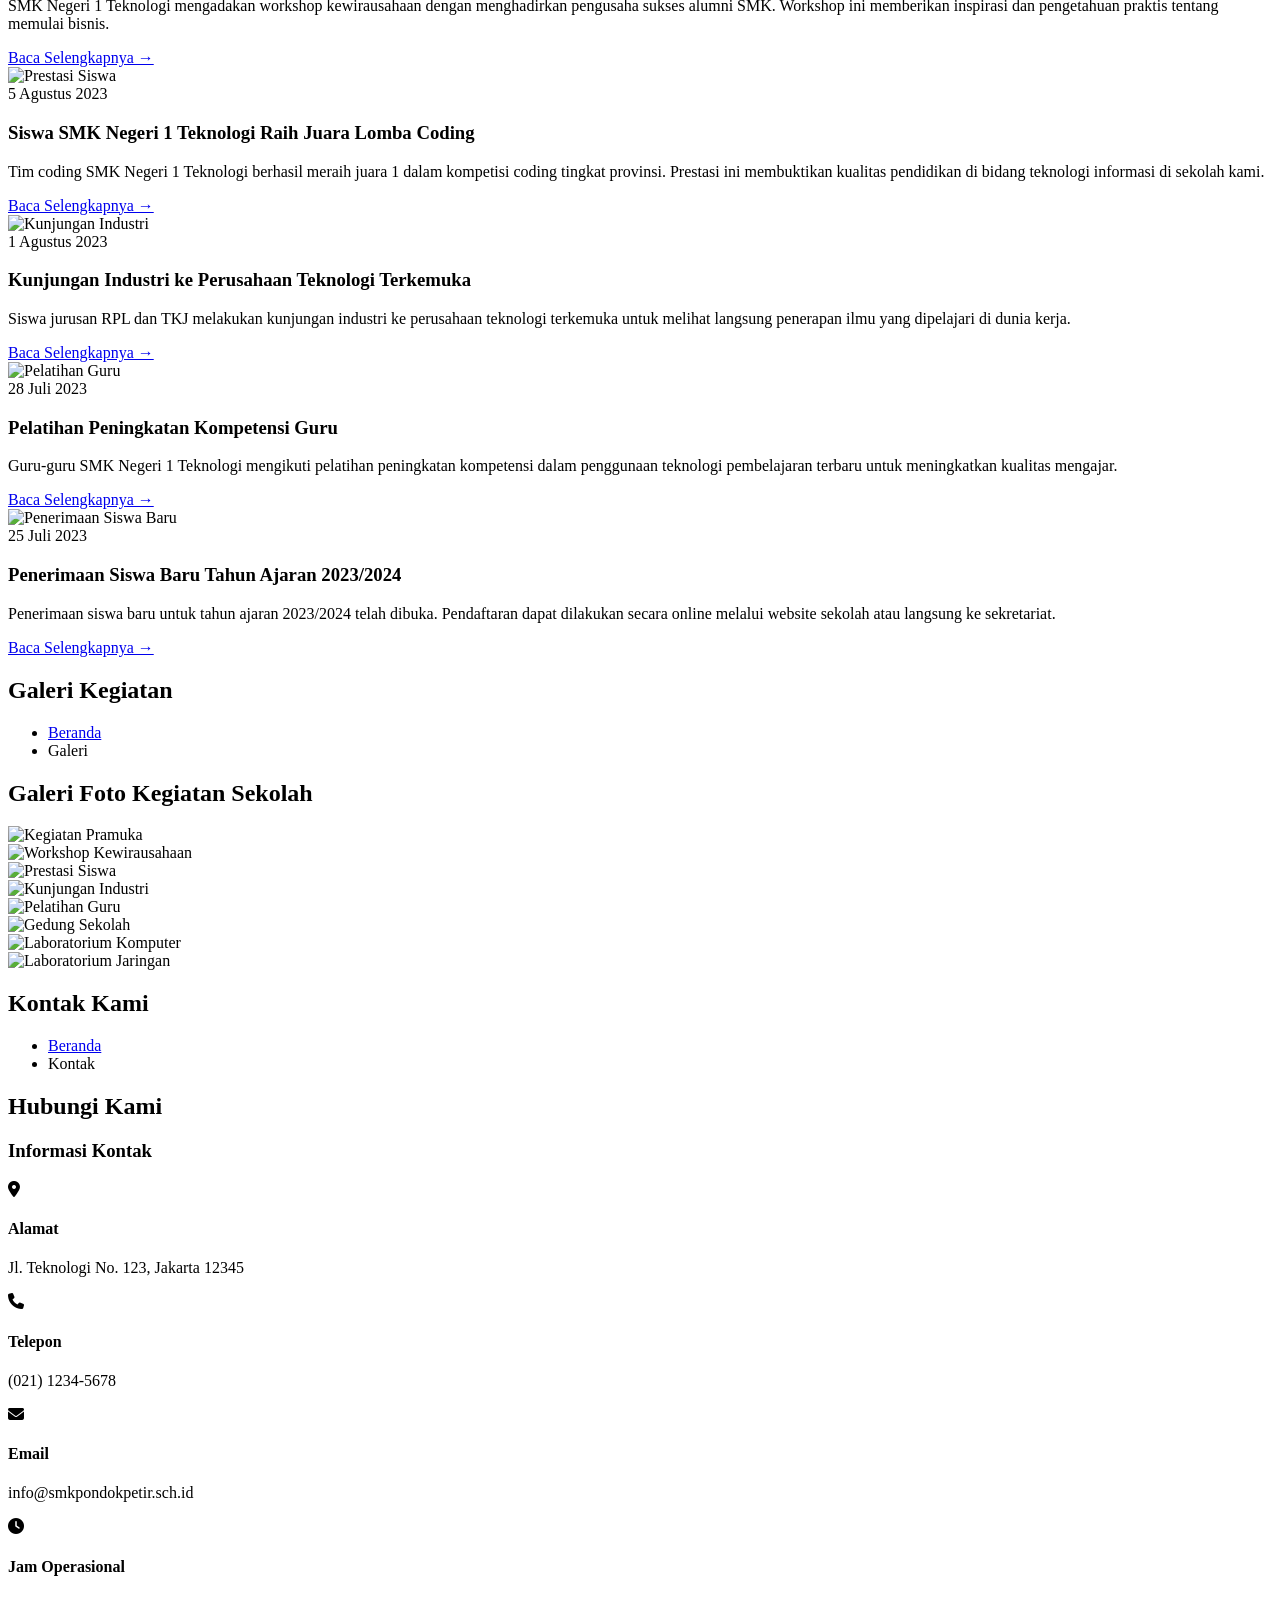
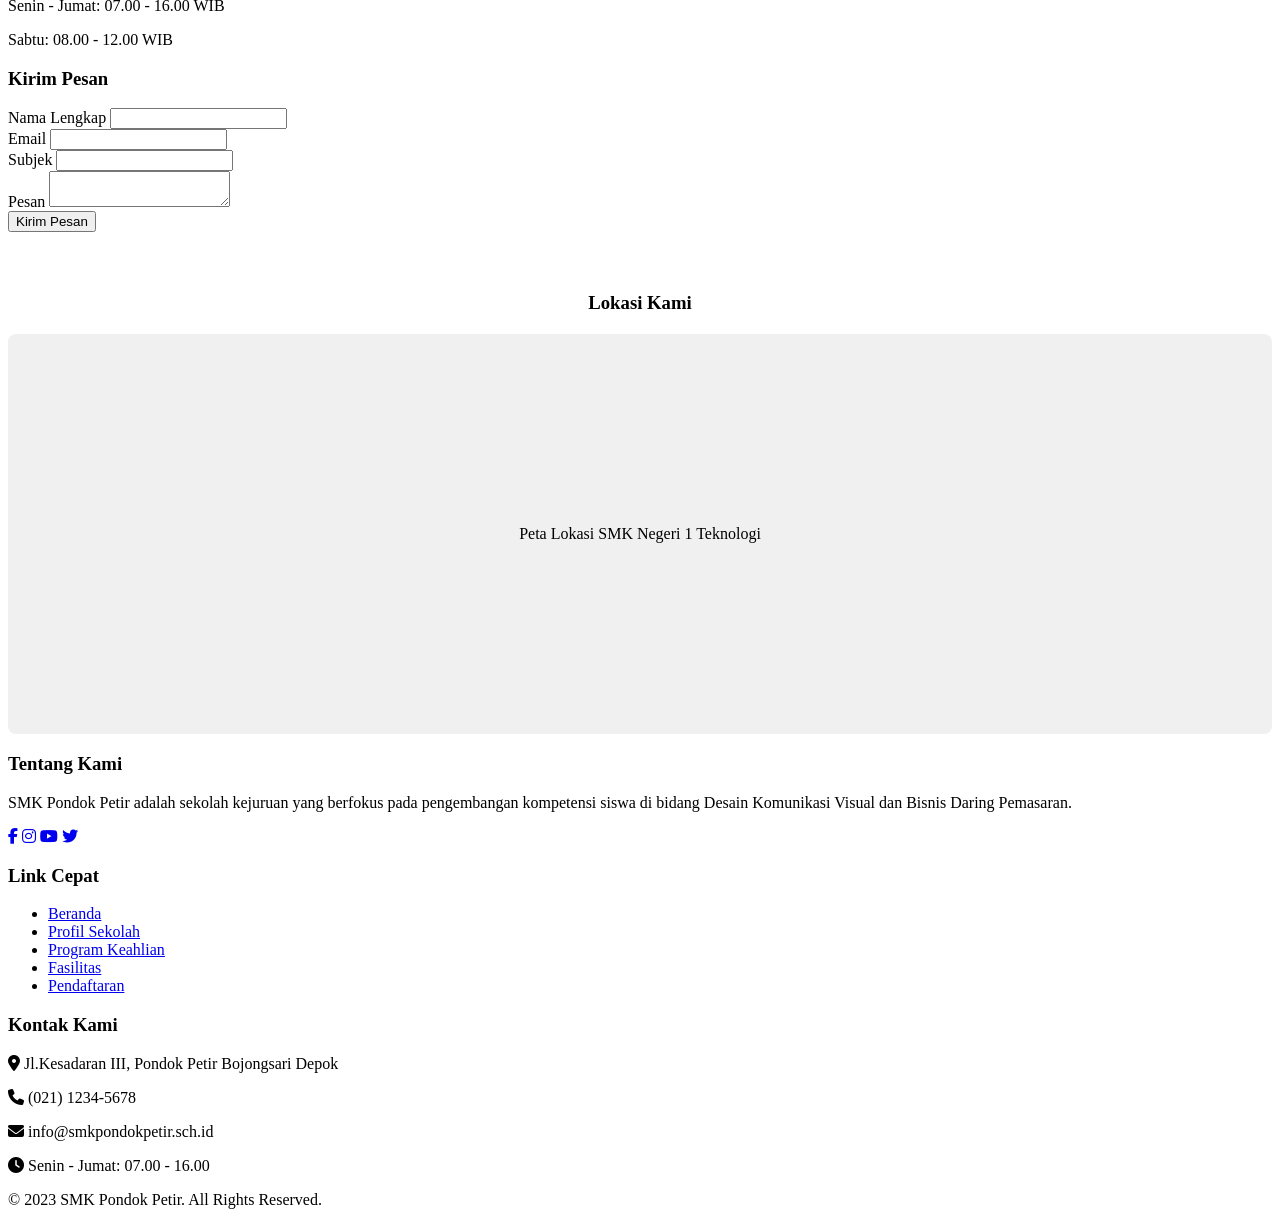
==== commit 7873e8a5: "Merge branch 'main' of https://github.com/ashri83/smkpontir" ====
--- a/index.html
+++ b/index.html
@@ -669,4 +669,4 @@
         console.log("Website SMK lengkap dengan semua halaman siap digunakan!");
     </script>
 </body>
-</html>+</html>
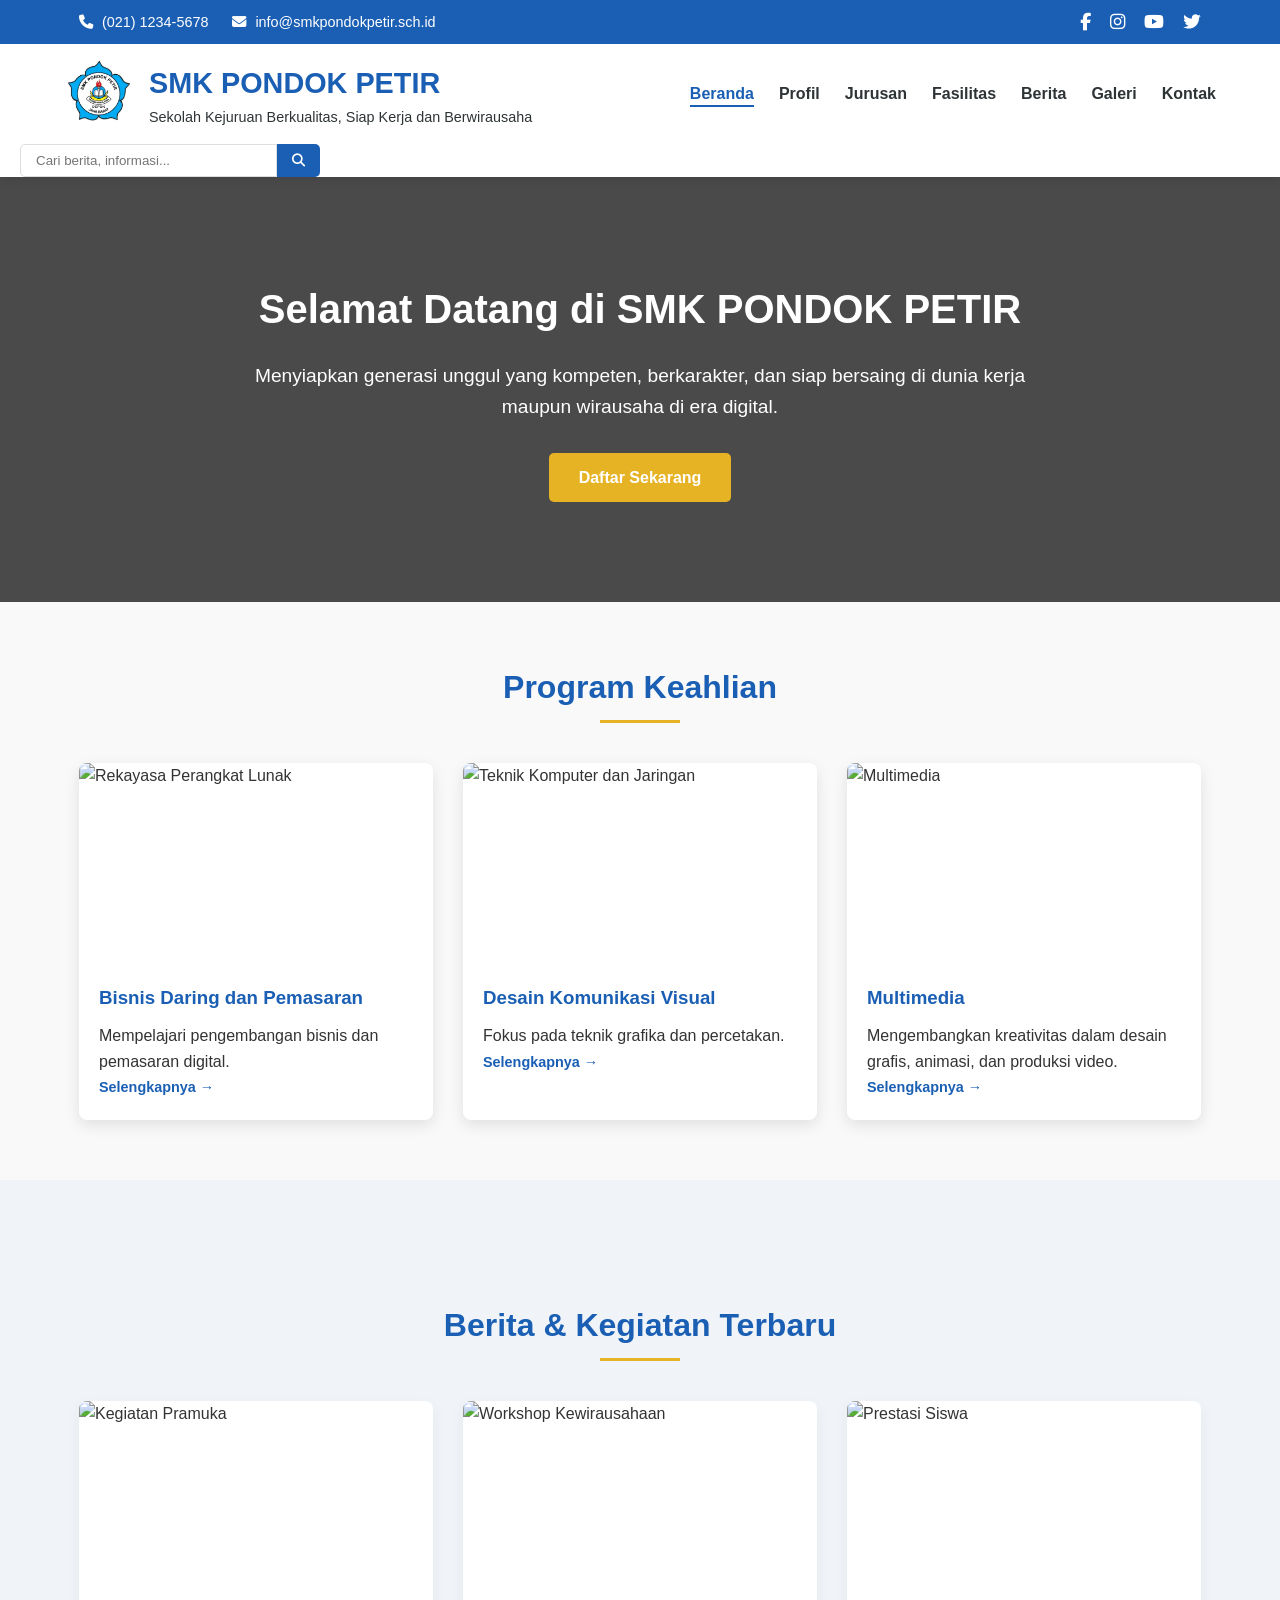
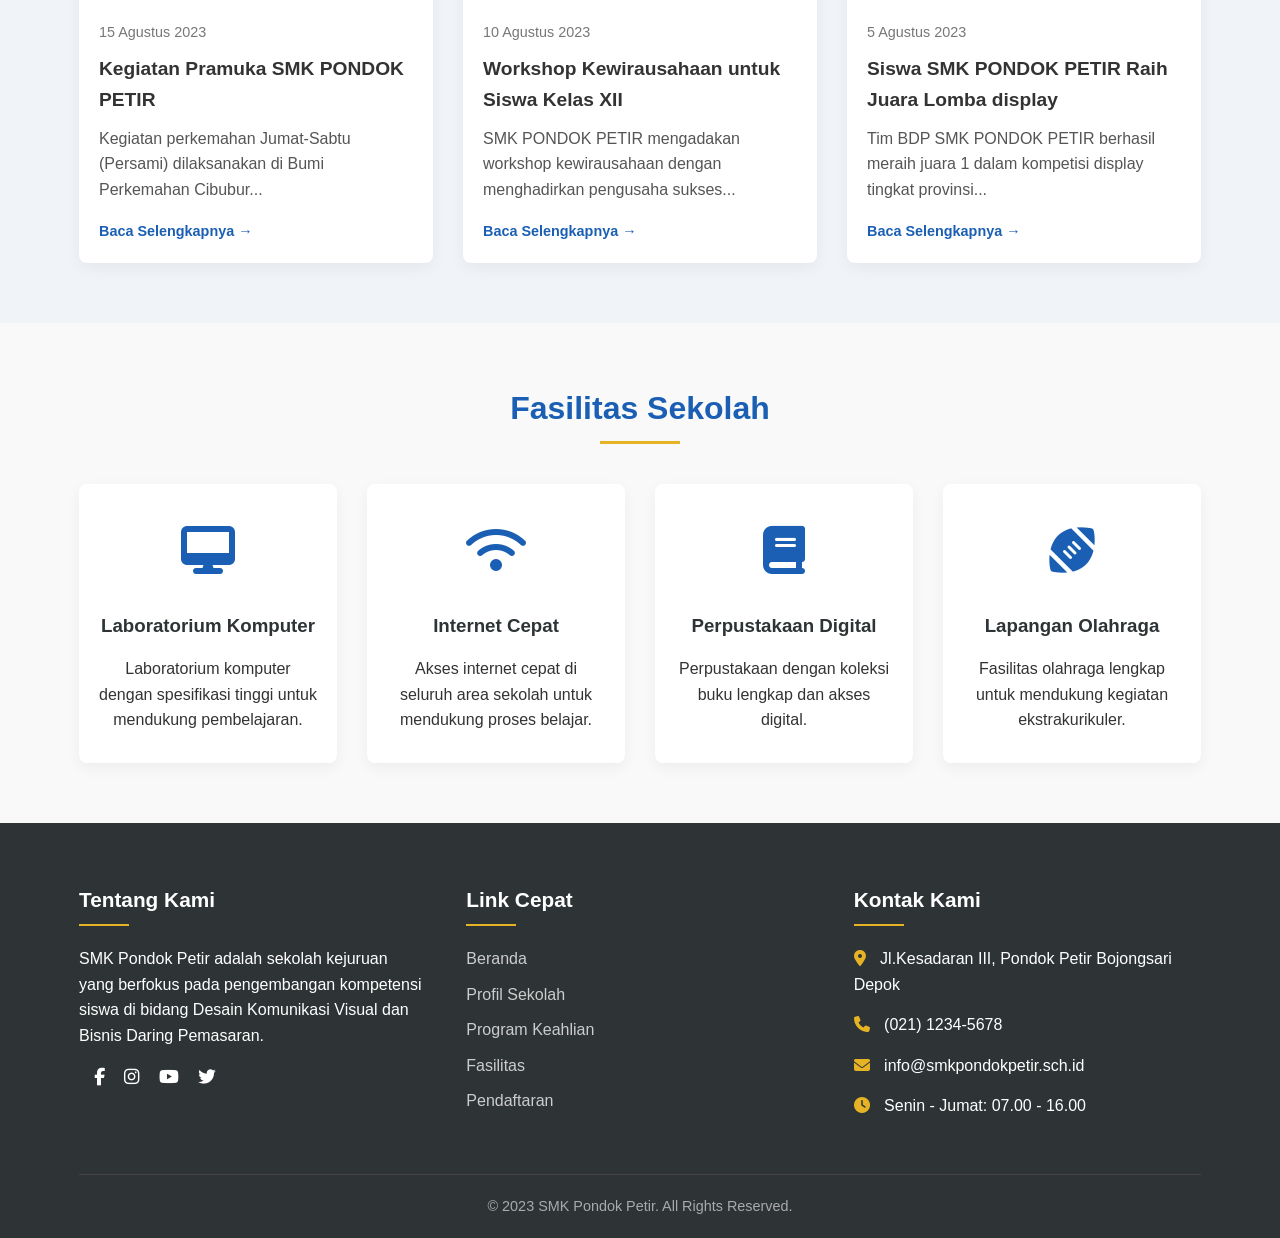
==== commit 750f4b97: "update website" ====
--- a/index.html
+++ b/index.html
@@ -47,6 +47,11 @@
                 </ul>
             </nav>
         </div>
+
+        <div class="search-container">
+    <input type="text" id="searchInput" placeholder="Cari berita, informasi...">
+    <button id="searchBtn"><i class="fas fa-search"></i></button>
+</div>
     </header>
 
     <!-- Beranda Page -->
@@ -667,6 +672,35 @@
         });
         
         console.log("Website SMK lengkap dengan semua halaman siap digunakan!");
-    </script>
+
+        // Back to Top Functionality - TAMBAHKAN di dalam script tag
+document.addEventListener('DOMContentLoaded', function() {
+    const backToTop = document.getElementById('backToTop');
+    
+    // Tampilkan/sembunyikan tombol saat scroll
+    window.addEventListener('scroll', function() {
+        if (window.pageYOffset > 300) {
+            backToTop.classList.add('show');
+        } else {
+            backToTop.classList.remove('show');
+        }
+    });
+    
+    // Smooth scroll ke atas ketika tombol diklik
+    backToTop.addEventListener('click', function(e) {
+        e.preventDefault();
+        window.scrollTo({
+            top: 0,
+            behavior: 'smooth'
+        });
+    });
+}); 
+
+</script>
+
+<button id="backToTop" class="back-to-top">
+    <i class="fas fa-chevron-up"></i>
+</button>
+
 </body>
 </html>
--- a/style.css
+++ b/style.css
@@ -0,0 +1,708 @@
+/* Reset dan base styles */
+* {
+    margin: 0;
+    padding: 0;
+    box-sizing: border-box;
+    font-family: 'Segoe UI', Tahoma, Geneva, Verdana, sans-serif;
+}
+
+:root {
+    --primary: #1a5fb4;
+    --secondary: #e6b325;
+    --dark: #2e3436;
+    --light: #f6f5f5;
+    --success: #26a269;
+}
+
+body {
+    background-color: #f9f9f9;
+    color: #333;
+    line-height: 1.6;
+    min-height: 100vh;
+    display: flex;
+    flex-direction: column;
+}
+
+.container {
+    width: 90%;
+    max-width: 1200px;
+    margin: 0 auto;
+    padding: 0 15px;
+}
+
+/* Header Styles */
+header {
+    background-color: white;
+    box-shadow: 0 2px 10px rgba(0, 0, 0, 0.1);
+    position: sticky;
+    top: 0;
+    z-index: 1000;
+}
+
+.header-top {
+    background-color: var(--primary);
+    color: white;
+    padding: 8px 0;
+    font-size: 0.9rem;
+}
+
+.header-top-content {
+    display: flex;
+    justify-content: space-between;
+    align-items: center;
+}
+
+.contact-info span {
+    margin-right: 20px;
+}
+
+.contact-info i {
+    margin-right: 5px;
+}
+
+.social-links a {
+    color: white;
+    margin-left: 15px;
+    font-size: 1.1rem;
+}
+
+.main-header {
+    display: flex;
+    justify-content: space-between;
+    align-items: center;
+    padding: 15px 0;
+}
+
+.logo {
+    display: flex;
+    align-items: center;
+}
+
+.logo img {
+    height: 70px;
+    margin-right: 15px;
+}
+
+.logo-text h1 {
+    font-size: 1.8rem;
+    color: var(--primary);
+}
+
+.logo-text p {
+    font-size: 0.9rem;
+    color: var(--dark);
+}
+
+nav ul {
+    display: flex;
+    list-style: none;
+}
+
+nav ul li {
+    margin-left: 25px;
+}
+
+nav ul li a {
+    text-decoration: none;
+    color: var(--dark);
+    font-weight: 600;
+    font-size: 1rem;
+    transition: color 0.3s;
+    padding: 5px 0;
+    position: relative;
+}
+
+nav ul li a::after {
+    content: '';
+    position: absolute;
+    width: 0;
+    height: 2px;
+    background-color: var(--primary);
+    bottom: 0;
+    left: 0;
+    transition: width 0.3s;
+}
+
+nav ul li a:hover::after,
+nav ul li a.active::after {
+    width: 100%;
+}
+
+nav ul li a:hover,
+nav ul li a.active {
+    color: var(--primary);
+}
+
+.mobile-menu-btn {
+    display: none;
+    font-size: 1.5rem;
+    background: none;
+    border: none;
+    cursor: pointer;
+    color: var(--primary);
+}
+
+/* Hero Section */
+.hero {
+    background: linear-gradient(rgba(0, 0, 0, 0.7), rgba(0, 0, 0, 0.7)), url('https://images.unsplash.com/photo-1523050854058-8df90110c9f1?ixlib=rb-4.0.3&ixid=M3wxMjA3fDB8MHxwaG90by1wYWdlfHx8fGVufDB8fHx8fA%3D%3D&auto=format&fit=crop&w=1170&q=80');
+    background-size: cover;
+    background-position: center;
+    color: white;
+    text-align: center;
+    padding: 100px 0;
+}
+
+.hero h2 {
+    font-size: 2.5rem;
+    margin-bottom: 20px;
+}
+
+.hero p {
+    font-size: 1.2rem;
+    max-width: 800px;
+    margin: 0 auto 30px;
+}
+
+.btn {
+    display: inline-block;
+    background-color: var(--secondary);
+    color: white;
+    padding: 12px 30px;
+    border-radius: 5px;
+    text-decoration: none;
+    font-weight: 600;
+    transition: background-color 0.3s;
+}
+
+.btn:hover {
+    background-color: #d19d1f;
+}
+
+/* Section Styles */
+.section-title {
+    text-align: center;
+    margin: 60px 0 40px;
+    position: relative;
+}
+
+.section-title h2 {
+    font-size: 2rem;
+    color: var(--primary);
+    display: inline-block;
+    padding-bottom: 10px;
+}
+
+.section-title h2::after {
+    content: '';
+    position: absolute;
+    width: 80px;
+    height: 3px;
+    background-color: var(--secondary);
+    bottom: 0;
+    left: 50%;
+    transform: translateX(-50%);
+}
+
+/* Jurusan Section */
+.jurusan-grid {
+    display: grid;
+    grid-template-columns: repeat(auto-fit, minmax(300px, 1fr));
+    gap: 30px;
+    margin-bottom: 60px;
+}
+
+.jurusan-card {
+    background-color: white;
+    border-radius: 8px;
+    overflow: hidden;
+    box-shadow: 0 5px 15px rgba(0, 0, 0, 0.1);
+    transition: transform 0.3s;
+}
+
+.jurusan-card:hover {
+    transform: translateY(-10px);
+}
+
+.jurusan-img {
+    height: 200px;
+    overflow: hidden;
+}
+
+.jurusan-img img {
+    width: 100%;
+    height: 100%;
+    object-fit: cover;
+    transition: transform 0.5s;
+}
+
+.jurusan-card:hover .jurusan-img img {
+    transform: scale(1.1);
+}
+
+.jurusan-content {
+    padding: 20px;
+}
+
+.jurusan-content h3 {
+    color: var(--primary);
+    margin-bottom: 10px;
+}
+
+/* Berita Section */
+.berita-section {
+    background-color: #f0f4f8;
+    padding: 60px 0;
+}
+
+.berita-grid {
+    display: grid;
+    grid-template-columns: repeat(auto-fit, minmax(300px, 1fr));
+    gap: 30px;
+}
+
+.berita-card {
+    background-color: white;
+    border-radius: 8px;
+    overflow: hidden;
+    box-shadow: 0 5px 15px rgba(0, 0, 0, 0.05);
+}
+
+.berita-img {
+    height: 200px;
+    overflow: hidden;
+}
+
+.berita-img img {
+    width: 100%;
+    height: 100%;
+    object-fit: cover;
+}
+
+.berita-content {
+    padding: 20px;
+}
+
+.berita-date {
+    color: #777;
+    font-size: 0.9rem;
+    margin-bottom: 10px;
+}
+
+.berita-content h3 {
+    margin-bottom: 10px;
+    font-size: 1.2rem;
+}
+
+.berita-content p {
+    color: #555;
+    margin-bottom: 15px;
+}
+
+.read-more {
+    color: var(--primary);
+    text-decoration: none;
+    font-weight: 600;
+    font-size: 0.9rem;
+}
+
+/* Fasilitas Section */
+.fasilitas-grid {
+    display: grid;
+    grid-template-columns: repeat(auto-fit, minmax(250px, 1fr));
+    gap: 30px;
+    margin-bottom: 60px;
+}
+
+.fasilitas-card {
+    text-align: center;
+    padding: 30px 20px;
+    background-color: white;
+    border-radius: 8px;
+    box-shadow: 0 5px 15px rgba(0, 0, 0, 0.05);
+    transition: transform 0.3s;
+}
+
+.fasilitas-card:hover {
+    transform: translateY(-5px);
+}
+
+.fasilitas-icon {
+    font-size: 3rem;
+    color: var(--primary);
+    margin-bottom: 20px;
+}
+
+.fasilitas-card h3 {
+    margin-bottom: 15px;
+    color: var(--dark);
+}
+
+/* Page Content */
+.page-content {
+    flex: 1;
+    padding: 60px 0;
+}
+
+.page-header {
+    background-color: var(--primary);
+    color: white;
+    padding: 80px 0 40px;
+    text-align: center;
+}
+
+.page-header h1 {
+    font-size: 2.5rem;
+    margin-bottom: 20px;
+}
+
+.breadcrumb {
+    display: flex;
+    justify-content: center;
+    list-style: none;
+}
+
+.breadcrumb li {
+    margin: 0 10px;
+    font-size: 0.9rem;
+}
+
+.breadcrumb li a {
+    color: white;
+    text-decoration: none;
+}
+
+.breadcrumb li:not(:last-child)::after {
+    content: '>';
+    margin-left: 10px;
+}
+
+/* Profil Content */
+.profil-content {
+    display: grid;
+    grid-template-columns: 1fr 1fr;
+    gap: 40px;
+    align-items: center;
+    margin-bottom: 60px;
+}
+
+.profil-img {
+    border-radius: 8px;
+    overflow: hidden;
+    box-shadow: 0 5px 15px rgba(0, 0, 0, 0.1);
+}
+
+.profil-img img {
+    width: 100%;
+    height: auto;
+    display: block;
+}
+
+/* Jurusan Detail */
+.jurusan-detail {
+    margin-bottom: 60px;
+}
+
+.jurusan-info {
+    background-color: white;
+    padding: 30px;
+    border-radius: 8px;
+    box-shadow: 0 5px 15px rgba(0, 0, 0, 0.05);
+    margin-bottom: 30px;
+}
+
+/* Galeri */
+.galeri-grid {
+    display: grid;
+    grid-template-columns: repeat(auto-fill, minmax(250px, 1fr));
+    gap: 20px;
+    margin-bottom: 60px;
+}
+
+.galeri-item {
+    border-radius: 8px;
+    overflow: hidden;
+    box-shadow: 0 5px 15px rgba(0, 0, 0, 0.1);
+    height: 200px;
+}
+
+.galeri-item img {
+    width: 100%;
+    height: 100%;
+    object-fit: cover;
+    transition: transform 0.5s;
+}
+
+.galeri-item:hover img {
+    transform: scale(1.1);
+}
+
+/* Kontak Form */
+.kontak-container {
+    display: grid;
+    grid-template-columns: 1fr 1fr;
+    gap: 40px;
+}
+
+.kontak-info {
+    background-color: white;
+    padding: 30px;
+    border-radius: 8px;
+    box-shadow: 0 5px 15px rgba(0, 0, 0, 0.05);
+}
+
+.kontak-info h3 {
+    color: var(--primary);
+    margin-bottom: 20px;
+}
+
+.kontak-item {
+    display: flex;
+    margin-bottom: 20px;
+}
+
+.kontak-icon {
+    font-size: 1.5rem;
+    color: var(--primary);
+    margin-right: 15px;
+    width: 30px;
+}
+
+.form-group {
+    margin-bottom: 20px;
+}
+
+.form-group label {
+    display: block;
+    margin-bottom: 5px;
+    font-weight: 600;
+}
+
+.form-control {
+    width: 100%;
+    padding: 12px 15px;
+    border: 1px solid #ddd;
+    border-radius: 5px;
+    font-size: 1rem;
+}
+
+textarea.form-control {
+    min-height: 150px;
+    resize: vertical;
+}
+
+/* Footer */
+footer {
+    background-color: var(--dark);
+    color: white;
+    padding: 60px 0 20px;
+    margin-top: auto;
+}
+
+.footer-grid {
+    display: grid;
+    grid-template-columns: repeat(auto-fit, minmax(250px, 1fr));
+    gap: 40px;
+    margin-bottom: 40px;
+}
+
+.footer-col h3 {
+    font-size: 1.3rem;
+    margin-bottom: 20px;
+    position: relative;
+    padding-bottom: 10px;
+}
+
+.footer-col h3::after {
+    content: '';
+    position: absolute;
+    width: 50px;
+    height: 2px;
+    background-color: var(--secondary);
+    bottom: 0;
+    left: 0;
+}
+
+.footer-col p {
+    margin-bottom: 15px;
+}
+
+.footer-links {
+    list-style: none;
+}
+
+.footer-links li {
+    margin-bottom: 10px;
+}
+
+.footer-links a {
+    color: #ccc;
+    text-decoration: none;
+    transition: color 0.3s;
+}
+
+.footer-links a:hover {
+    color: var(--secondary);
+}
+
+.contact-info-footer i {
+    margin-right: 10px;
+    color: var(--secondary);
+}
+
+.copyright {
+    text-align: center;
+    padding-top: 20px;
+    border-top: 1px solid #444;
+    font-size: 0.9rem;
+    color: #aaa;
+}
+
+/* Responsive Design */
+@media (max-width: 992px) {
+    nav ul {
+        display: none;
+        position: absolute;
+        top: 100%;
+        left: 0;
+        width: 100%;
+        background-color: white;
+        flex-direction: column;
+        box-shadow: 0 5px 10px rgba(0, 0, 0, 0.1);
+        padding: 20px 0;
+    }
+    
+    nav ul.show {
+        display: flex;
+    }
+    
+    nav ul li {
+        margin: 0;
+        border-bottom: 1px solid #eee;
+        text-align: center;
+    }
+    
+    nav ul li a {
+        display: block;
+        padding: 15px 20px;
+        font-size: 1.1rem;
+    }
+    
+    .mobile-menu-btn {
+        display: block;
+        background: none;
+        border: none;
+        font-size: 1.5rem;
+        color: var(--primary);
+        cursor: pointer;
+        padding: 5px 10px;
+    }
+    
+    .header-top-content {
+        flex-direction: column;
+        text-align: center;
+    }
+    
+    .contact-info {
+        margin-bottom: 10px;
+    }
+    
+    .profil-content,
+    .kontak-container {
+        grid-template-columns: 1fr;
+    }
+}
+
+@media (max-width: 768px) {
+    .hero h2 {
+        font-size: 2rem;
+    }
+    
+    .hero p {
+        font-size: 1rem;
+    }
+    
+    .logo-text h1 {
+        font-size: 1.5rem;
+    }
+    
+    .page-header h1 {
+        font-size: 2rem;
+    }
+}
+
+/* Page Transisi */
+.page {
+    display: none;
+}
+
+.page.active {
+    display: block;
+}
+
+/* Animasi hamburger icon */
+.mobile-menu-btn {
+    transition: transform 0.3s ease;
+}
+
+.mobile-menu-btn.active {
+    transform: rotate(90deg);
+}
+
+nav ul {
+    transition: all 0.3s ease;
+}
+
+
+.back-to-top {
+    position: fixed;
+    bottom: 30px;
+    right: 30px;
+    background: var(--primary);
+    color: white;
+    border: none;
+    border-radius: 50%;
+    width: 50px;
+    height: 50px;
+    font-size: 1.2rem;
+    cursor: pointer;
+    opacity: 0;
+    visibility: hidden;
+    transition: all 0.3s ease;
+    z-index: 1000;
+    display: flex;
+    align-items: center;
+    justify-content: center;
+}
+
+.back-to-top.show {
+    opacity: 1;
+    visibility: visible;
+}
+
+.back-to-top:hover {
+    background: #1558a0;
+    transform: translateY(-3px);
+    box-shadow: 0 5px 15px rgba(0,0,0,0.3);
+}
+
+.search-container {
+    display: flex;
+    margin: 0 20px;
+    max-width: 300px;
+}
+
+#searchInput {
+    padding: 8px 15px;
+    border: 1px solid #ddd;
+    border-radius: 5px 0 0 5px;
+    width: 100%;
+}
+
+#searchBtn {
+    background: var(--primary);
+    color: white;
+    border: none;
+    padding: 8px 15px;
+    border-radius: 0 5px 5px 0;
+    cursor: pointer;
+}
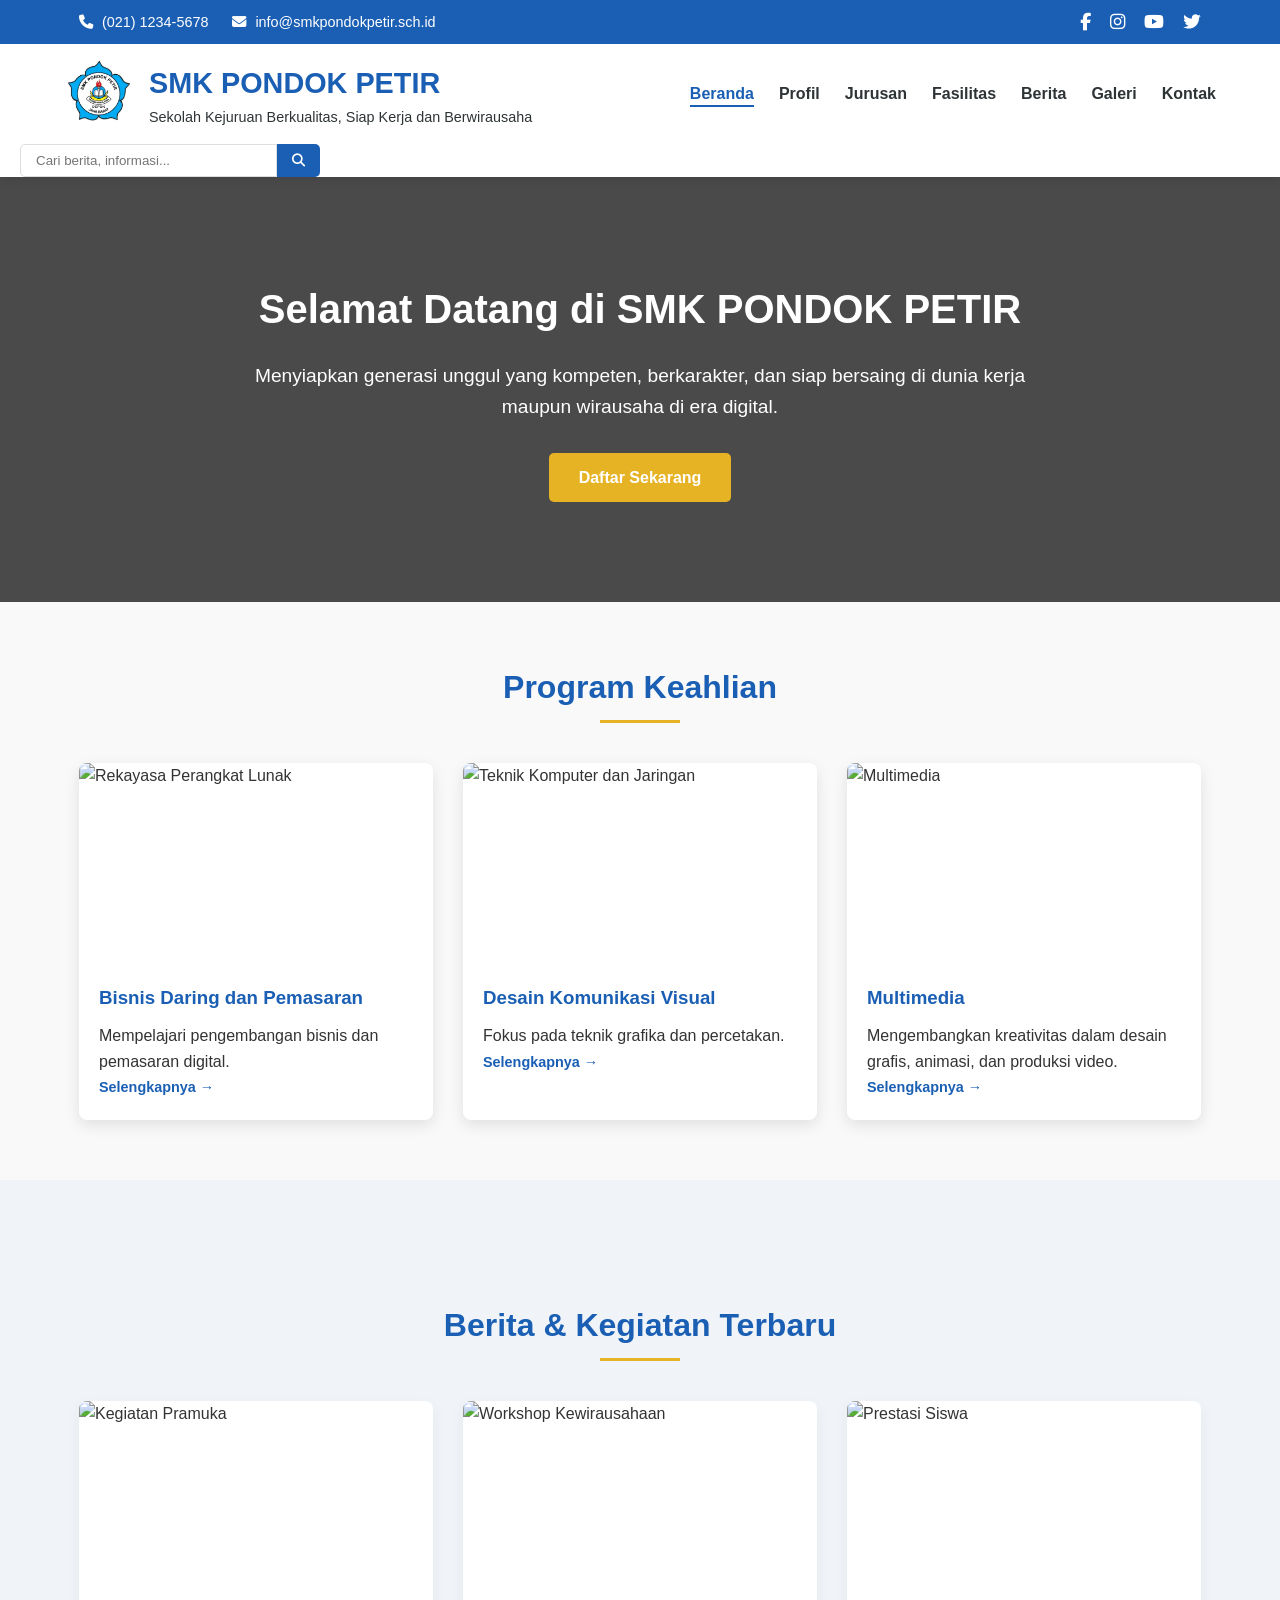
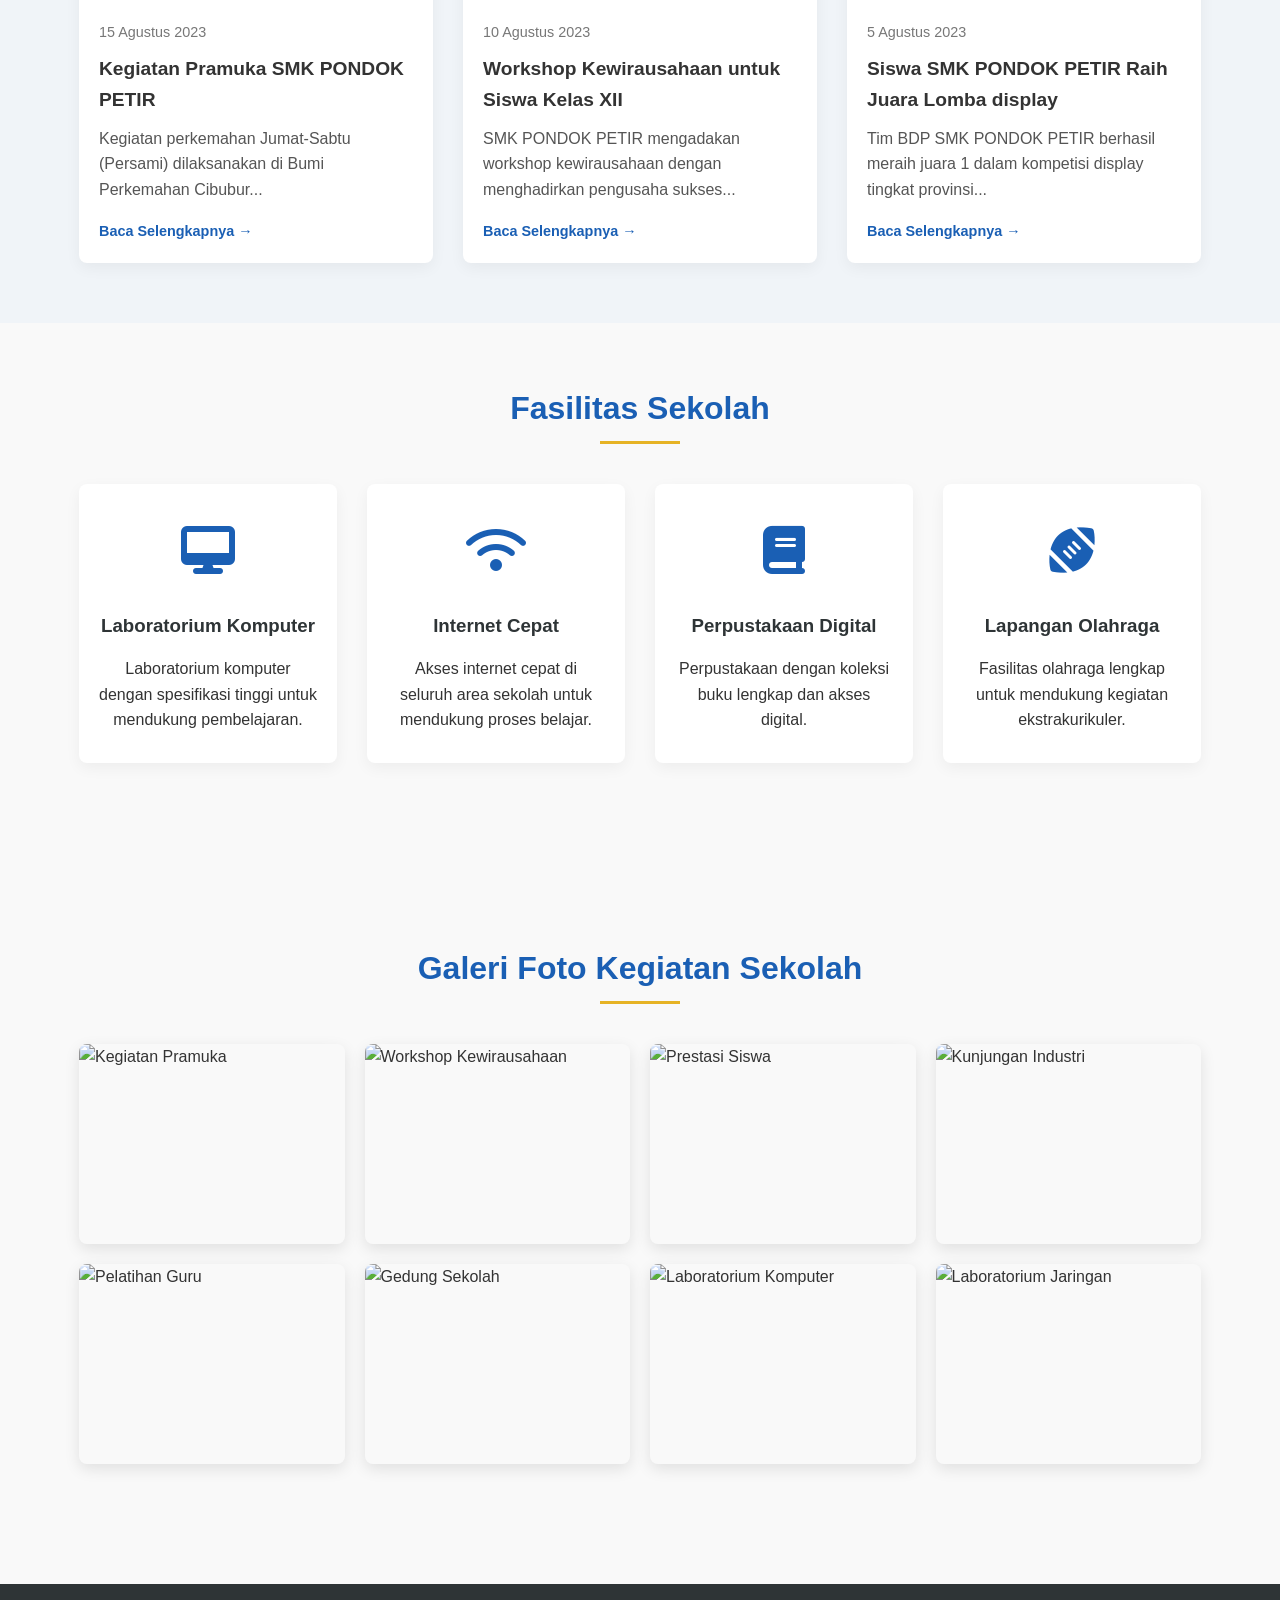
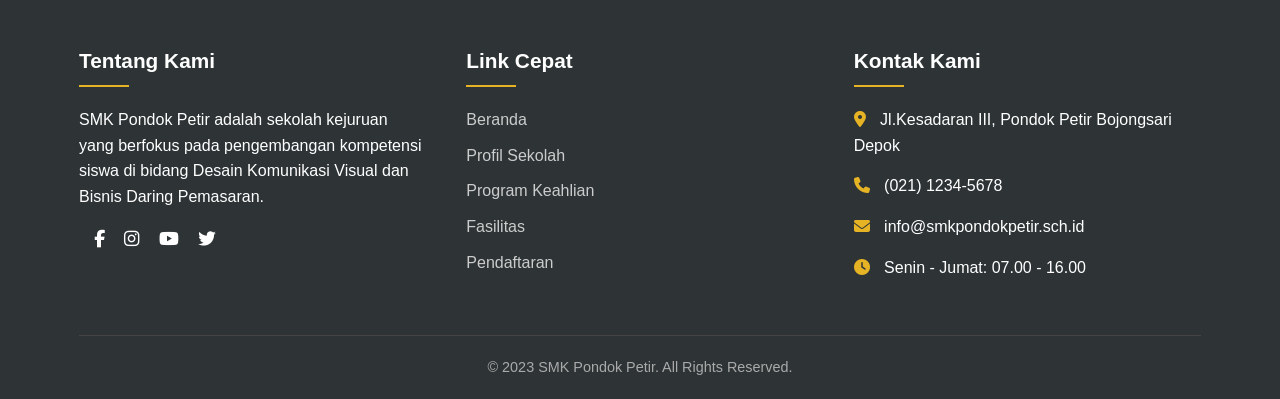
==== commit 3e62afc5: "update website galeri" ====
--- a/index.html
+++ b/index.html
@@ -439,6 +439,18 @@
                     <li><a href="#" class="nav-link" data-page="beranda">Beranda</a></li>
                     <li>Galeri</li>
                 </ul>
+                <!-- GALERI PAGE - Tambahkan sebelum </section> penutup -->
+</div> <!-- Penutup galeri-grid -->
+
+<!-- LIGHTBOX HTML - Tambahkan di sini -->
+<div id="lightbox" class="lightbox">
+    <span class="close">&times;</span>
+    <img class="lightbox-content" id="lightbox-img">
+    <div class="caption"></div>
+    <a class="prev">&#10094;</a>
+    <a class="next">&#10095;</a>
+</div>
+
             </div>
         </section>
         
@@ -448,34 +460,34 @@
                     <h2>Galeri Foto Kegiatan Sekolah</h2>
                 </div>
                 
-                <div class="galeri-grid">
-                    <div class="galeri-item">
-                        <img src="https://images.unsplash.com/photo-1523050854058-8df90110c9f1?ixlib=rb-4.0.3&ixid=M3wxMjA3fDB8MHxwaG90by1wYWdlfHx8fGVufDB8fHx8fA%3D%3D&auto=format&fit=crop&w=1170&q=80" alt="Kegiatan Pramuka">
-                    </div>
-                    <div class="galeri-item">
-                        <img src="https://images.unsplash.com/photo-1541336032412-2048a678540d?ixlib=rb-4.0.3&ixid=M3wxMjA3fDB8MHxwaG90by1wYWdlfHx8fGVufDB8fHx8fA%3D%3D&auto=format&fit=crop&w=1074&q=80" alt="Workshop Kewirausahaan">
-                    </div>
-                    <div class="galeri-item">
-                        <img src="https://images.unsplash.com/photo-1588072432836-1007cdac2ad9?ixlib=rb-4.0.3&ixid=M3wxMjA3fDB8MHxwaG90by1wYWdlfHx8fGVufDB8fHx8fA%3D%3D&auto=format&fit=crop&w=1170&q=80" alt="Prestasi Siswa">
-                    </div>
-                    <div class="galeri-item">
-                        <img src="https://images.unsplash.com/photo-1503676260728-1c00da094a0b?ixlib=rb-4.0.3&ixid=M3wxMjA3fDB8MHxwaG90by1wYWdlfHx8fGVufDB8fHx8fA%3D%3D&auto=format&fit=crop&w=1122&q=80" alt="Kunjungan Industri">
-                    </div>
-                    <div class="galeri-item">
-                        <img src="https://images.unsplash.com/photo-1517245386807-bb43f82c33c4?ixlib=rb-4.0.3&ixid=M3wxMjA3fDB8MHxwaG90by1wYWdlfHx8fGVufDB8fHx8fA%3D%3D&auto=format&fit=crop&w=1170&q=80" alt="Pelatihan Guru">
-                    </div>
-                    <div class="galeri-item">
-                        <img src="https://images.unsplash.com/photo-1562813733-b31f71025d54?ixlib=rb-4.0.3&ixid=M3wxMjA3fDB8MHxwaG90by1wYWdlfHx8fGVufDB8fHx8fA%3D%3D&auto=format&fit=crop&w=1169&q=80" alt="Gedung Sekolah">
-                    </div>
-                    <div class="galeri-item">
-                        <img src="https://images.unsplash.com/photo-1555066931-4365d14bab8c?ixlib=rb-4.0.3&ixid=M3wxMjA3fDB8MHxwaG90by1wYWdlfHx8fGVufDB8fHx8fA%3D%3D&auto=format&fit=crop&w=1170&q=80" alt="Laboratorium Komputer">
-                    </div>
-                    <div class="galeri-item">
-                        <img src="https://images.unsplash.com/photo-1581094794329-c8112a89af12?ixlib=rb-4.0.3&ixid=M3wxMjA3fDB8MHxwaG90by1wYWdlfHx8fGVufDB8fHx8fA%3D%3D&auto=format&fit=crop&w=1170&q=80" alt="Laboratorium Jaringan">
-                    </div>
-                </div>
-            </div>
-        </section>
+                <!-- Di dalam <div class="galeri-grid"> - GANTI semua galeri-item -->
+<div class="galeri-grid">
+    <div class="galeri-item" onclick="openLightbox(0)">
+        <img src="https://images.unsplash.com/photo-1523050854058-8df90110c9f1?ixlib=rb-4.0.3&ixid=M3wxMjA3fDB8MHxwaG90by1wYWdlfHx8fGVufDB8fHx8fA%3D%3D&auto=format&fit=crop&w=1170&q=80" alt="Kegiatan Pramuka">
+    </div>
+    <div class="galeri-item" onclick="openLightbox(1)">
+        <img src="https://images.unsplash.com/photo-1541336032412-2048a678540d?ixlib=rb-4.0.3&ixid=M3wxMjA3fDB8MHxwaG90by1wYWdlfHx8fGVufDB8fHx8fA%3D%3D&auto=format&fit=crop&w=1074&q=80" alt="Workshop Kewirausahaan">
+    </div>
+    <div class="galeri-item" onclick="openLightbox(2)">
+        <img src="https://images.unsplash.com/photo-1588072432836-1007cdac2ad9?ixlib=rb-4.0.3&ixid=M3wxMjA3fDB8MHxwaG90by1wYWdlfHx8fGVufDB8fHx8fA%3D%3D&auto=format&fit=crop&w=1170&q=80" alt="Prestasi Siswa">
+    </div>
+    <div class="galeri-item" onclick="openLightbox(3)">
+        <img src="https://images.unsplash.com/photo-1503676260728-1c00da094a0b?ixlib=rb-4.0.3&ixid=M3wxMjA3fDB8MHxwaG90by1wYWdlfHx8fGVufDB8fHx8fA%3D%3D&auto=format&fit=crop&w=1122&q=80" alt="Kunjungan Industri">
+    </div>
+    <div class="galeri-item" onclick="openLightbox(4)">
+        <img src="https://images.unsplash.com/photo-1517245386807-bb43f82c33c4?ixlib=rb-4.0.3&ixid=M3wxMjA3fDB8MHxwaG90by1wYWdlfHx8fGVufDB8fHx8fA%3D%3D&auto=format&fit=crop&w=1170&q=80" alt="Pelatihan Guru">
+    </div>
+    <div class="galeri-item" onclick="openLightbox(5)">
+        <img src="https://images.unsplash.com/photo-1562813733-b31f71025d54?ixlib=rb-4.0.3&ixid=M3wxMjA3fDB8MHxwaG90by1wYWdlfHx8fGVufDB8fHx8fA%3D%3D&auto=format&fit=crop&w=1169&q=80" alt="Gedung Sekolah">
+    </div>
+    <div class="galeri-item" onclick="openLightbox(6)">
+        <img src="https://images.unsplash.com/photo-1555066931-4365d14bab8c?ixlib=rb-4.0.3&ixid=M3wxMjA3fDB8MHxwaG90by1wYWdlfHx8fGVufDB8fHx8fA%3D%3D&auto=format&fit=crop&w=1170&q=80" alt="Laboratorium Komputer">
+    </div>
+    <div class="galeri-item" onclick="openLightbox(7)">
+        <img src="https://images.unsplash.com/photo-1581094794329-c8112a89af12?ixlib=rb-4.0.3&ixid=M3wxMjA3fDB8MHxwaG90by1wYWdlfHx8fGVufDB8fHx8fA%3D%3D&auto=format&fit=crop&w=1170&q=80" alt="Laboratorium Jaringan">
+    </div>
+</div>       
+ </section>
     </div>
 
     <!-- Kontak Page -->
@@ -696,6 +708,105 @@
     });
 }); 
 
+// ===== LIGHTBOX FUNCTIONALITY =====
+let currentImageIndex = 0;
+const galleryImages = [
+    {
+        src: "https://images.unsplash.com/photo-1523050854058-8df90110c9f1?ixlib=rb-4.0.3&ixid=M3wxMjA3fDB8MHxwaG90by1wYWdlfHx8fGVufDB8fHx8fA%3D%3D&auto=format&fit=crop&w=1170&q=80",
+        alt: "Kegiatan Pramuka"
+    },
+    {
+        src: "https://images.unsplash.com/photo-1541336032412-2048a678540d?ixlib=rb-4.0.3&ixid=M3wxMjA3fDB8MHxwaG90by1wYWdlfHx8fGVufDB8fHx8fA%3D%3D&auto=format&fit=crop&w=1074&q=80",
+        alt: "Workshop Kewirausahaan"
+    },
+    {
+        src: "https://images.unsplash.com/photo-1588072432836-1007cdac2ad9?ixlib=rb-4.0.3&ixid=M3wxMjA3fDB8MHxwaG90by1wYWdlfHx8fGVufDB8fHx8fA%3D%3D&auto=format&fit=crop&w=1170&q=80",
+        alt: "Prestasi Siswa"
+    },
+    {
+        src: "https://images.unsplash.com/photo-1503676260728-1c00da094a0b?ixlib=rb-4.0.3&ixid=M3wxMjA3fDB8MHxwaG90by1wYWdlfHx8fGVufDB8fHx8fA%3D%3D&auto=format&fit=crop&w=1122&q=80",
+        alt: "Kunjungan Industri"
+    },
+    {
+        src: "https://images.unsplash.com/photo-1517245386807-bb43f82c33c4?ixlib=rb-4.0.3&ixid=M3wxMjA3fDB8MHxwaG90by1wYWdlfHx8fGVufDB8fHx8fA%3D%3D&auto=format&fit=crop&w=1170&q=80",
+        alt: "Pelatihan Guru"
+    },
+    {
+        src: "https://images.unsplash.com/photo-1562813733-b31f71025d54?ixlib=rb-4.0.3&ixid=M3wxMjA3fDB8MHxwaG90by1wYWdlfHx8fGVufDB8fHx8fA%3D%3D&auto=format&fit=crop&w=1169&q=80",
+        alt: "Gedung Sekolah"
+    },
+    {
+        src: "https://images.unsplash.com/photo-1555066931-4365d14bab8c?ixlib=rb-4.0.3&ixid=M3wxMjA3fDB8MHxwaG90by1wYWdlfHx8fGVufDB8fHx8fA%3D%3D&auto=format&fit=crop&w=1170&q=80",
+        alt: "Laboratorium Komputer"
+    },
+    {
+        src: "https://images.unsplash.com/photo-1581094794329-c8112a89af12?ixlib=rb-4.0.3&ixid=M3wxMjA3fDB8MHxwaG90by1wYWdlfHx8fGVufDB8fHx8fA%3D%3D&auto=format&fit=crop&w=1170&q=80",
+        alt: "Laboratorium Jaringan"
+    }
+];
+
+function openLightbox(index) {
+    currentImageIndex = index;
+    const lightbox = document.getElementById('lightbox');
+    const lightboxImg = document.getElementById('lightbox-img');
+    const caption = document.querySelector('.caption');
+    
+    lightbox.style.display = 'block';
+    lightboxImg.src = galleryImages[index].src;
+    lightboxImg.alt = galleryImages[index].alt;
+    caption.textContent = galleryImages[index].alt;
+    
+    // Prevent body scroll
+    document.body.style.overflow = 'hidden';
+}
+
+function closeLightbox() {
+    document.getElementById('lightbox').style.display = 'none';
+    document.body.style.overflow = 'auto';
+}
+
+function changeImage(step) {
+    currentImageIndex += step;
+    
+    // Loop around
+    if (currentImageIndex >= galleryImages.length) {
+        currentImageIndex = 0;
+    } else if (currentImageIndex < 0) {
+        currentImageIndex = galleryImages.length - 1;
+    }
+    
+    const lightboxImg = document.getElementById('lightbox-img');
+    const caption = document.querySelector('.caption');
+    
+    lightboxImg.src = galleryImages[currentImageIndex].src;
+    lightboxImg.alt = galleryImages[currentImageIndex].alt;
+    caption.textContent = galleryImages[currentImageIndex].alt;
+}
+
+// Event Listeners untuk Lightbox
+document.querySelector('.close').addEventListener('click', closeLightbox);
+document.querySelector('.prev').addEventListener('click', () => changeImage(-1));
+document.querySelector('.next').addEventListener('click', () => changeImage(1));
+
+// Close lightbox dengan ESC key
+document.addEventListener('keydown', function(e) {
+    if (e.key === 'Escape') {
+        closeLightbox();
+    } else if (e.key === 'ArrowLeft') {
+        changeImage(-1);
+    } else if (e.key === 'ArrowRight') {
+        changeImage(1);
+    }
+});
+
+// Close lightbox ketika klik di luar gambar
+document.getElementById('lightbox').addEventListener('click', function(e) {
+    if (e.target === this) {
+        closeLightbox();
+    }
+});
+
+console.log("Lightbox functionality loaded!");
 </script>
 
 <button id="backToTop" class="back-to-top">
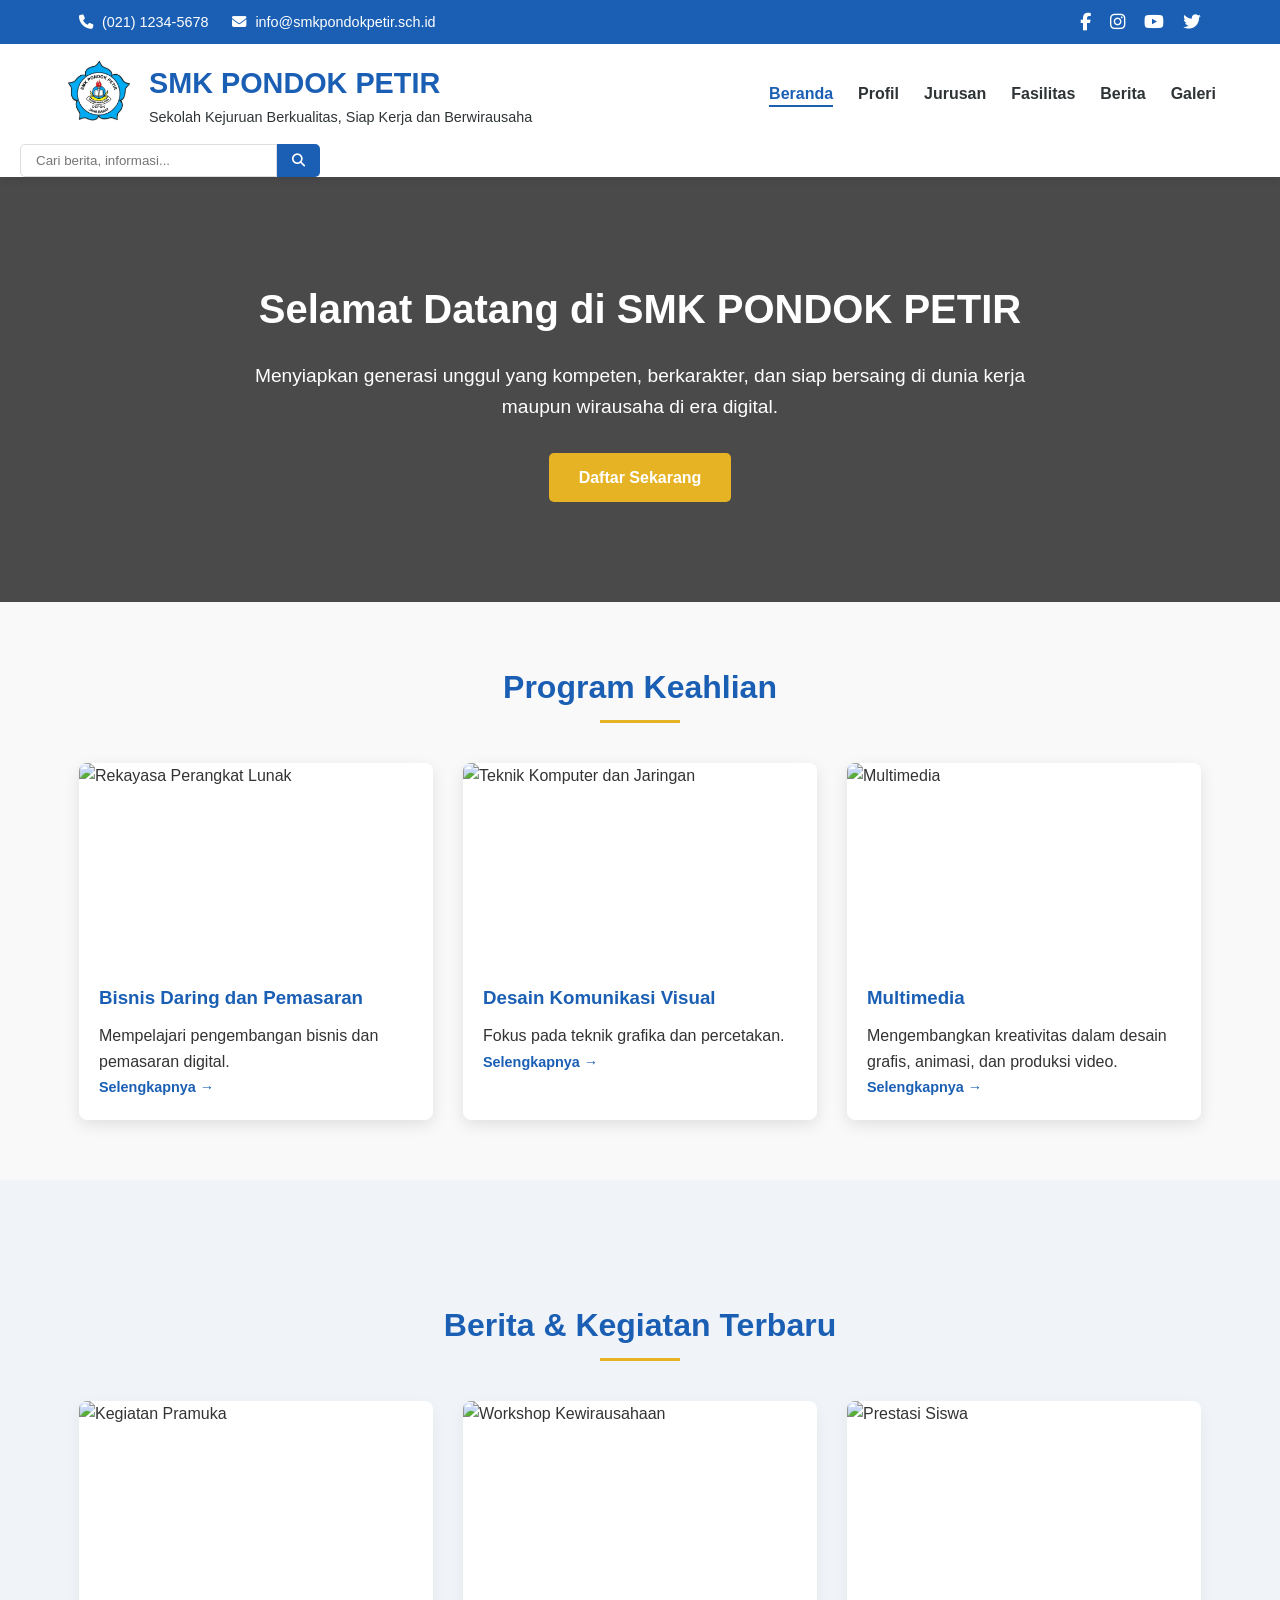
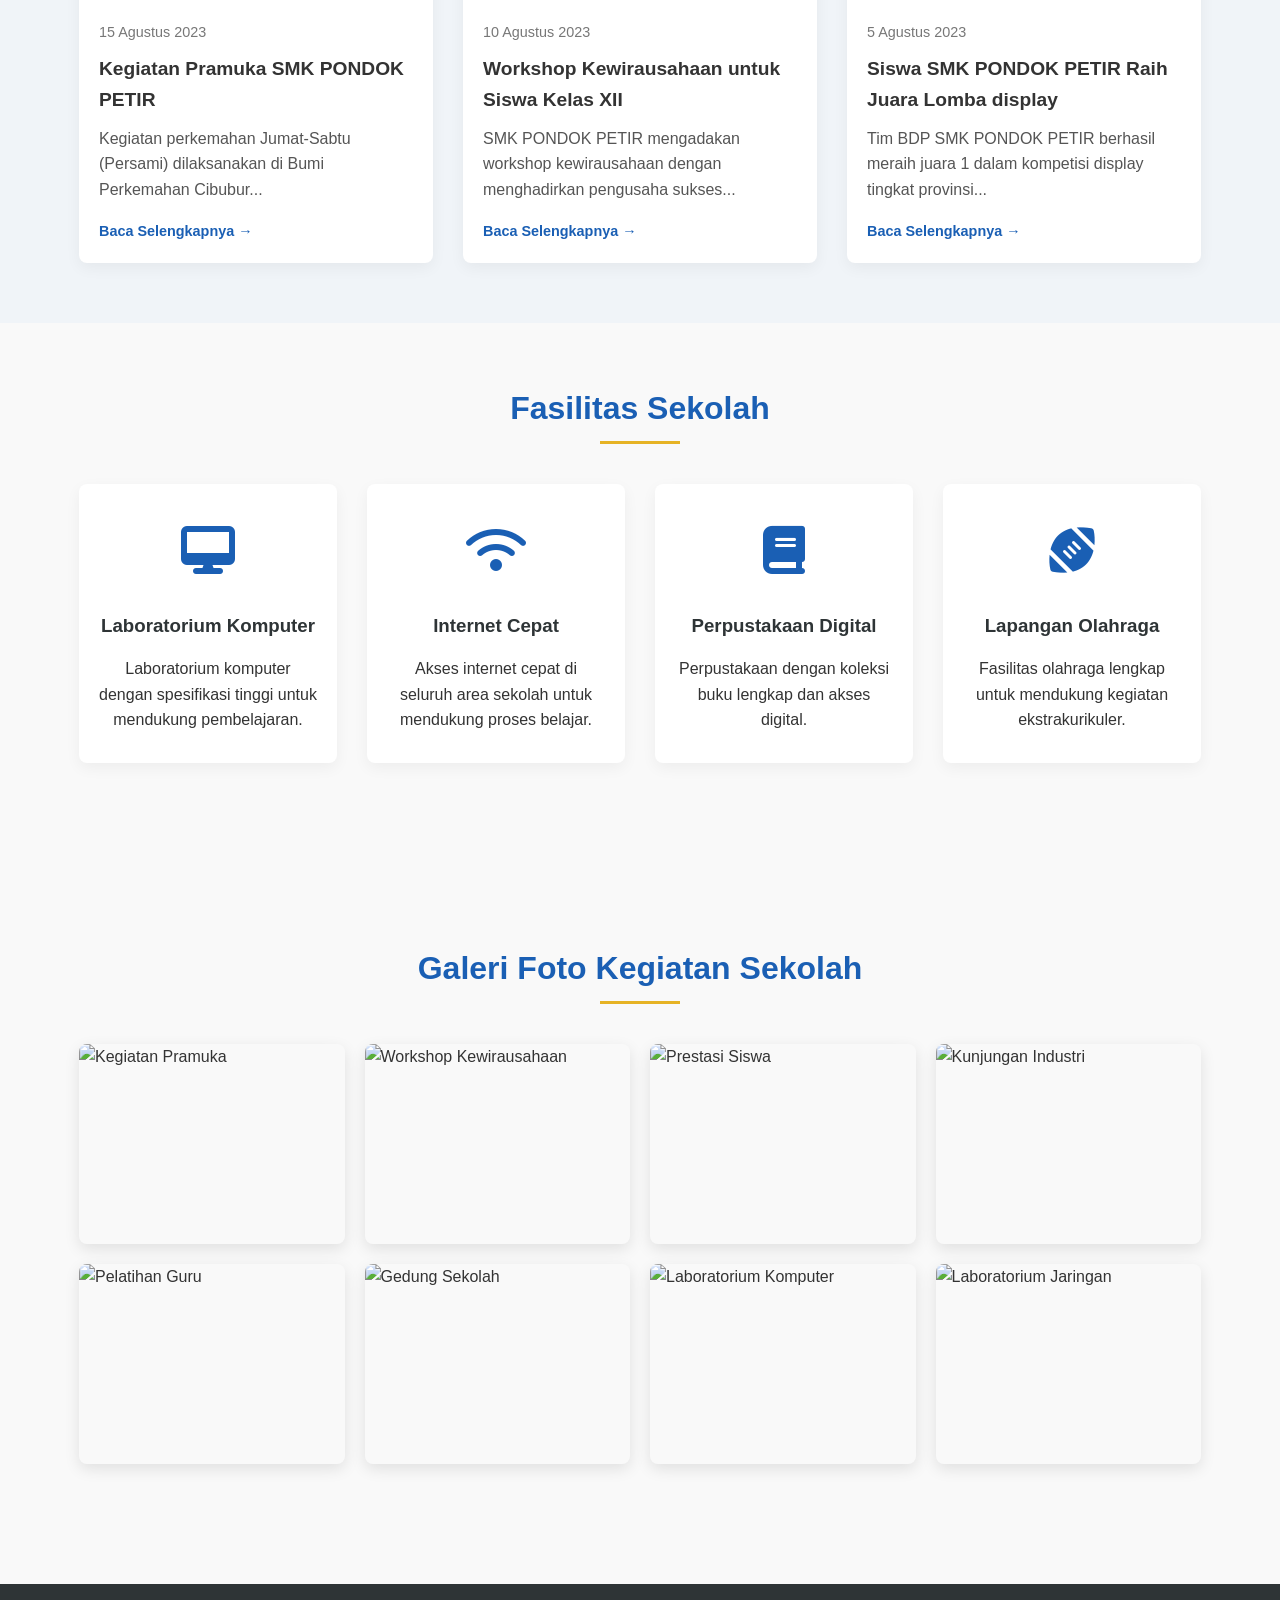
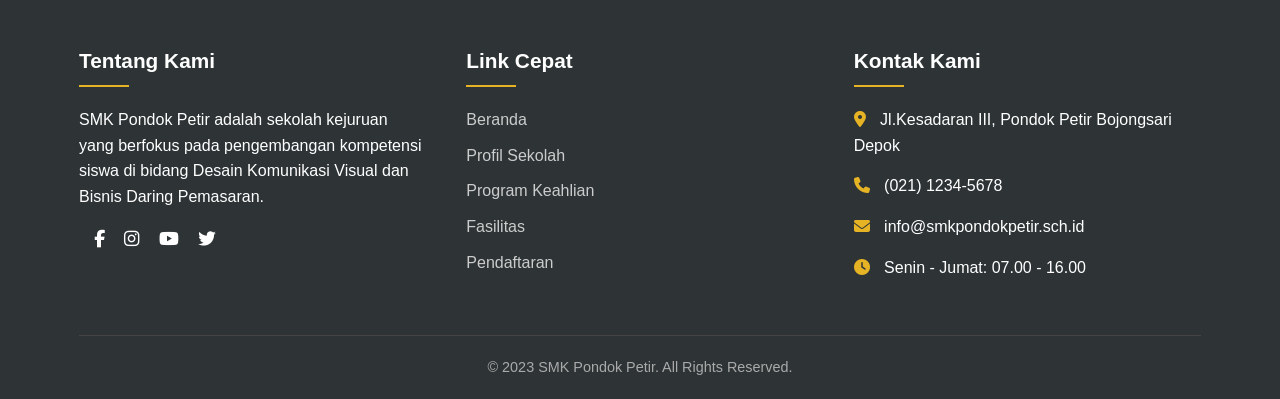
==== commit 4d5b7c0a: "update website hapus kontak" ====
--- a/index.html
+++ b/index.html
@@ -43,7 +43,7 @@
                     <li><a href="#" class="nav-link" data-page="fasilitas">Fasilitas</a></li>
                     <li><a href="#" class="nav-link" data-page="berita">Berita</a></li>
                     <li><a href="#" class="nav-link" data-page="galeri">Galeri</a></li>
-                    <li><a href="#" class="nav-link" data-page="kontak">Kontak</a></li>
+                    
                 </ul>
             </nav>
         </div>
@@ -439,18 +439,7 @@
                     <li><a href="#" class="nav-link" data-page="beranda">Beranda</a></li>
                     <li>Galeri</li>
                 </ul>
-                <!-- GALERI PAGE - Tambahkan sebelum </section> penutup -->
-</div> <!-- Penutup galeri-grid -->
-
-<!-- LIGHTBOX HTML - Tambahkan di sini -->
-<div id="lightbox" class="lightbox">
-    <span class="close">&times;</span>
-    <img class="lightbox-content" id="lightbox-img">
-    <div class="caption"></div>
-    <a class="prev">&#10094;</a>
-    <a class="next">&#10095;</a>
-</div>
-
+                </div> 
             </div>
         </section>
         
@@ -491,106 +480,111 @@
     </div>
 
     <!-- Kontak Page -->
-    <div id="kontak" class="page">
-        <section class="page-header">
-            <div class="container">
-                <h1>Kontak Kami</h1>
-                <ul class="breadcrumb">
-                    <li><a href="#" class="nav-link" data-page="beranda">Beranda</a></li>
-                    <li>Kontak</li>
-                </ul>
-            </div>
-        </section>
-        
-        <section class="page-content">
-            <div class="container">
-                <div class="section-title">
-                    <h2>Hubungi Kami</h2>
-                </div>
-                
-                <div class="kontak-container">
-                    <div class="kontak-info">
-                        <h3>Informasi Kontak</h3>
+<div id="kontak" class="page">
+    <!-- Page Header -->
+    <section class="page-header">
+        <div class="container">
+            <h1>Kontak Kami</h1>
+            <ul class="breadcrumb">
+                <li><a href="#" class="nav-link" data-page="beranda">Beranda</a></li>
+                <li>Kontak</li>
+            </ul>
+        </div>
+    </section>
+    
+    <!-- Page Content -->
+    <section class="page-content">
+        <div class="container">
+            <div class="section-title">
+                <h2>Hubungi Kami</h2>
+            </div>
+            
+            <div class="kontak-container">
+                <div class="kontak-info">
+                    <h3>Informasi Kontak</h3>
+                    
+                    <div class="kontak-item">
+                        <div class="kontak-icon">
+                            <i class="fas fa-map-marker-alt"></i>
+                        </div>
+                        <div class="kontak-detail">
+                            <h4>Alamat</h4>
+                            <p>Jl. Kesadaran III, Pondok Petir Bojongsari Depok</p>
+                        </div>
+                    </div>
+                    
+                    <div class="kontak-item">
+                        <div class="kontak-icon">
+                            <i class="fas fa-phone"></i>
+                        </div>
+                        <div class="kontak-detail">
+                            <h4>Telepon</h4>
+                            <p>(021) 1234-5678</p>
+                        </div>
+                    </div>
+                    
+                    <div class="kontak-item">
+                        <div class="kontak-icon">
+                            <i class="fas fa-envelope"></i>
+                        </div>
+                        <div class="kontak-detail">
+                            <h4>Email</h4>
+                            <p>info@smkpondokpetir.sch.id</p>
+                        </div>
+                    </div>
+                    
+                    <div class="kontak-item">
+                        <div class="kontak-icon">
+                            <i class="fas fa-clock"></i>
+                        </div>
+                        <div class="kontak-detail">
+                            <h4>Jam Operasional</h4>
+                            <p>Senin - Jumat: 07.00 - 16.00 WIB</p>
+                            <p>Sabtu: 08.00 - 12.00 WIB</p>
+                        </div>
+                    </div>
+                </div>
+                
+                <div class="kontak-form">
+                    <h3>Kirim Pesan</h3>
+                    <form id="formKontak">
+                        <div class="form-group">
+                            <label for="nama">Nama Lengkap</label>
+                            <input type="text" id="nama" class="form-control" required>
+                        </div>
                         
-                        <div class="kontak-item">
-                            <div class="kontak-icon">
-                                <i class="fas fa-map-marker-alt"></i>
-                            </div>
-                            <div class="kontak-detail">
-                                <h4>Alamat</h4>
-                                <p>Jl. Teknologi No. 123, Jakarta 12345</p>
-                            </div>
+                        <div class="form-group">
+                            <label for="email">Email</label>
+                            <input type="email" id="email" class="form-control" required>
                         </div>
                         
-                        <div class="kontak-item">
-                            <div class="kontak-icon">
-                                <i class="fas fa-phone"></i>
-                            </div>
-                            <div class="kontak-detail">
-                                <h4>Telepon</h4>
-                                <p>(021) 1234-5678</p>
-                            </div>
+                        <div class="form-group">
+                            <label for="subjek">Subjek</label>
+                            <input type="text" id="subjek" class="form-control" required>
                         </div>
                         
-                        <div class="kontak-item">
-                            <div class="kontak-icon">
-                                <i class="fas fa-envelope"></i>
-                            </div>
-                            <div class="kontak-detail">
-                                <h4>Email</h4>
-                                <p>info@smkpondokpetir.sch.id</p>
-                            </div>
+                        <div class="form-group">
+                            <label for="pesan">Pesan</label>
+                            <textarea id="pesan" class="form-control" rows="5" required></textarea>
                         </div>
                         
-                        <div class="kontak-item">
-                            <div class="kontak-icon">
-                                <i class="fas fa-clock"></i>
-                            </div>
-                            <div class="kontak-detail">
-                                <h4>Jam Operasional</h4>
-                                <p>Senin - Jumat: 07.00 - 16.00 WIB</p>
-                                <p>Sabtu: 08.00 - 12.00 WIB</p>
-                            </div>
-                        </div>
-                    </div>
-                    
-                    <div class="kontak-form">
-                        <h3>Kirim Pesan</h3>
-                        <form id="formKontak">
-                            <div class="form-group">
-                                <label for="nama">Nama Lengkap</label>
-                                <input type="text" id="nama" class="form-control" required>
-                            </div>
-                            
-                            <div class="form-group">
-                                <label for="email">Email</label>
-                                <input type="email" id="email" class="form-control" required>
-                            </div>
-                            
-                            <div class="form-group">
-                                <label for="subjek">Subjek</label>
-                                <input type="text" id="subjek" class="form-control" required>
-                            </div>
-                            
-                            <div class="form-group">
-                                <label for="pesan">Pesan</label>
-                                <textarea id="pesan" class="form-control" required></textarea>
-                            </div>
-                            
-                            <button type="submit" class="btn">Kirim Pesan</button>
-                        </form>
-                    </div>
-                </div>
-                
-                <div class="map-container" style="margin-top: 60px;">
-                    <h3 style="text-align: center; margin-bottom: 20px;">Lokasi Kami</h3>
-                    <div style="width: 100%; height: 400px; background-color: #f0f0f0; border-radius: 8px; display: flex; align-items: center; justify-content: center;">
-                        <p>Peta Lokasi SMK Negeri 1 Teknologi</p>
-                    </div>
-                </div>
-            </div>
-        </section>
-    </div>
+                        <button type="submit" class="btn">Kirim Pesan</button>
+                    </form>
+                </div>
+            </div>
+            
+            <div class="map-container">
+                <h3>Lokasi Kami</h3>
+                <div class="map-placeholder">
+                    <p>Peta Lokasi SMK Pondok Petir</p>
+                    <div class="map-actions">
+                        <button class="btn">Lihat di Google Maps</button>
+                    </div>
+                </div>
+            </div>
+        </div>
+    </section>
+</div>
 
     <!-- Footer -->
     <footer>
--- a/style.css
+++ b/style.css
@@ -706,3 +706,96 @@
     border-radius: 0 5px 5px 0;
     cursor: pointer;
 }
+/* ===== LIGHTBOX STYLES ===== */
+.lightbox {
+    display: none;
+    position: fixed;
+    z-index: 2000;
+    left: 0;
+    top: 0;
+    width: 100%;
+    height: 100%;
+    background-color: rgba(0,0,0,0.9);
+    animation: fadeIn 0.3s;
+}
+
+.lightbox-content {
+    margin: auto;
+    display: block;
+    width: auto;
+    max-width: 90%;
+    max-height: 80%;
+    position: absolute;
+    top: 50%;
+    left: 50%;
+    transform: translate(-50%, -50%);
+    border-radius: 8px;
+    box-shadow: 0 0 20px rgba(0,0,0,0.5);
+}
+
+.close {
+    position: absolute;
+    top: 20px;
+    right: 35px;
+    color: #f1f1f1;
+    font-size: 40px;
+    font-weight: bold;
+    cursor: pointer;
+    z-index: 2001;
+    transition: color 0.3s;
+}
+
+.close:hover {
+    color: var(--secondary);
+}
+
+.prev, .next {
+    cursor: pointer;
+    position: absolute;
+    top: 50%;
+    width: auto;
+    padding: 16px;
+    margin-top: -50px;
+    color: white;
+    font-weight: bold;
+    font-size: 24px;
+    transition: 0.3s;
+    border-radius: 0 3px 3px 0;
+    user-select: none;
+    background-color: rgba(0,0,0,0.3);
+}
+
+.next {
+    right: 0;
+    border-radius: 3px 0 0 3px;
+}
+
+.prev:hover, .next:hover {
+    background-color: rgba(0,0,0,0.8);
+}
+
+.caption {
+    text-align: center;
+    color: #ccc;
+    padding: 10px 20px;
+    position: absolute;
+    bottom: 20px;
+    width: 100%;
+    font-size: 1.1rem;
+}
+
+/* Animasi untuk lightbox */
+@keyframes fadeIn {
+    from { opacity: 0; }
+    to { opacity: 1; }
+}
+
+/* Pointer cursor untuk galeri items */
+.galeri-item {
+    cursor: pointer;
+    transition: transform 0.3s;
+}
+
+.galeri-item:hover {
+    transform: scale(1.03);
+}
